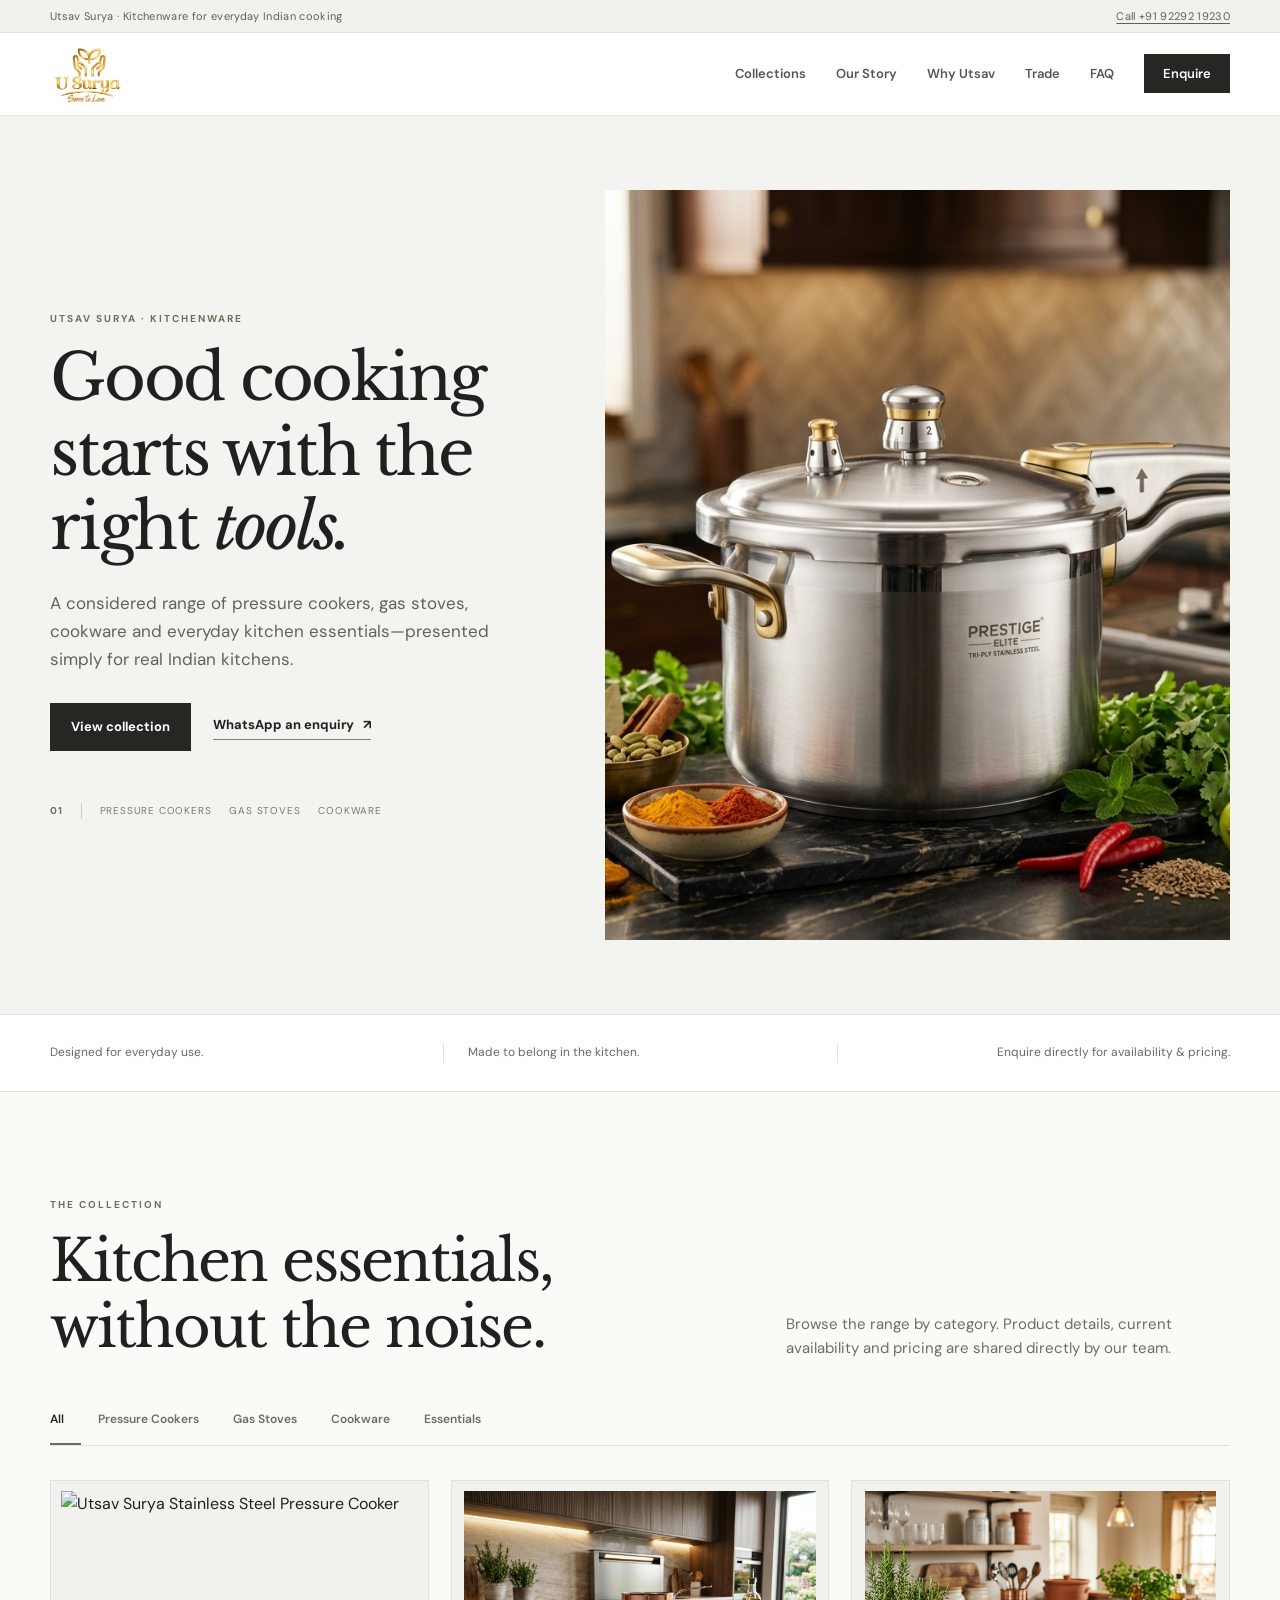
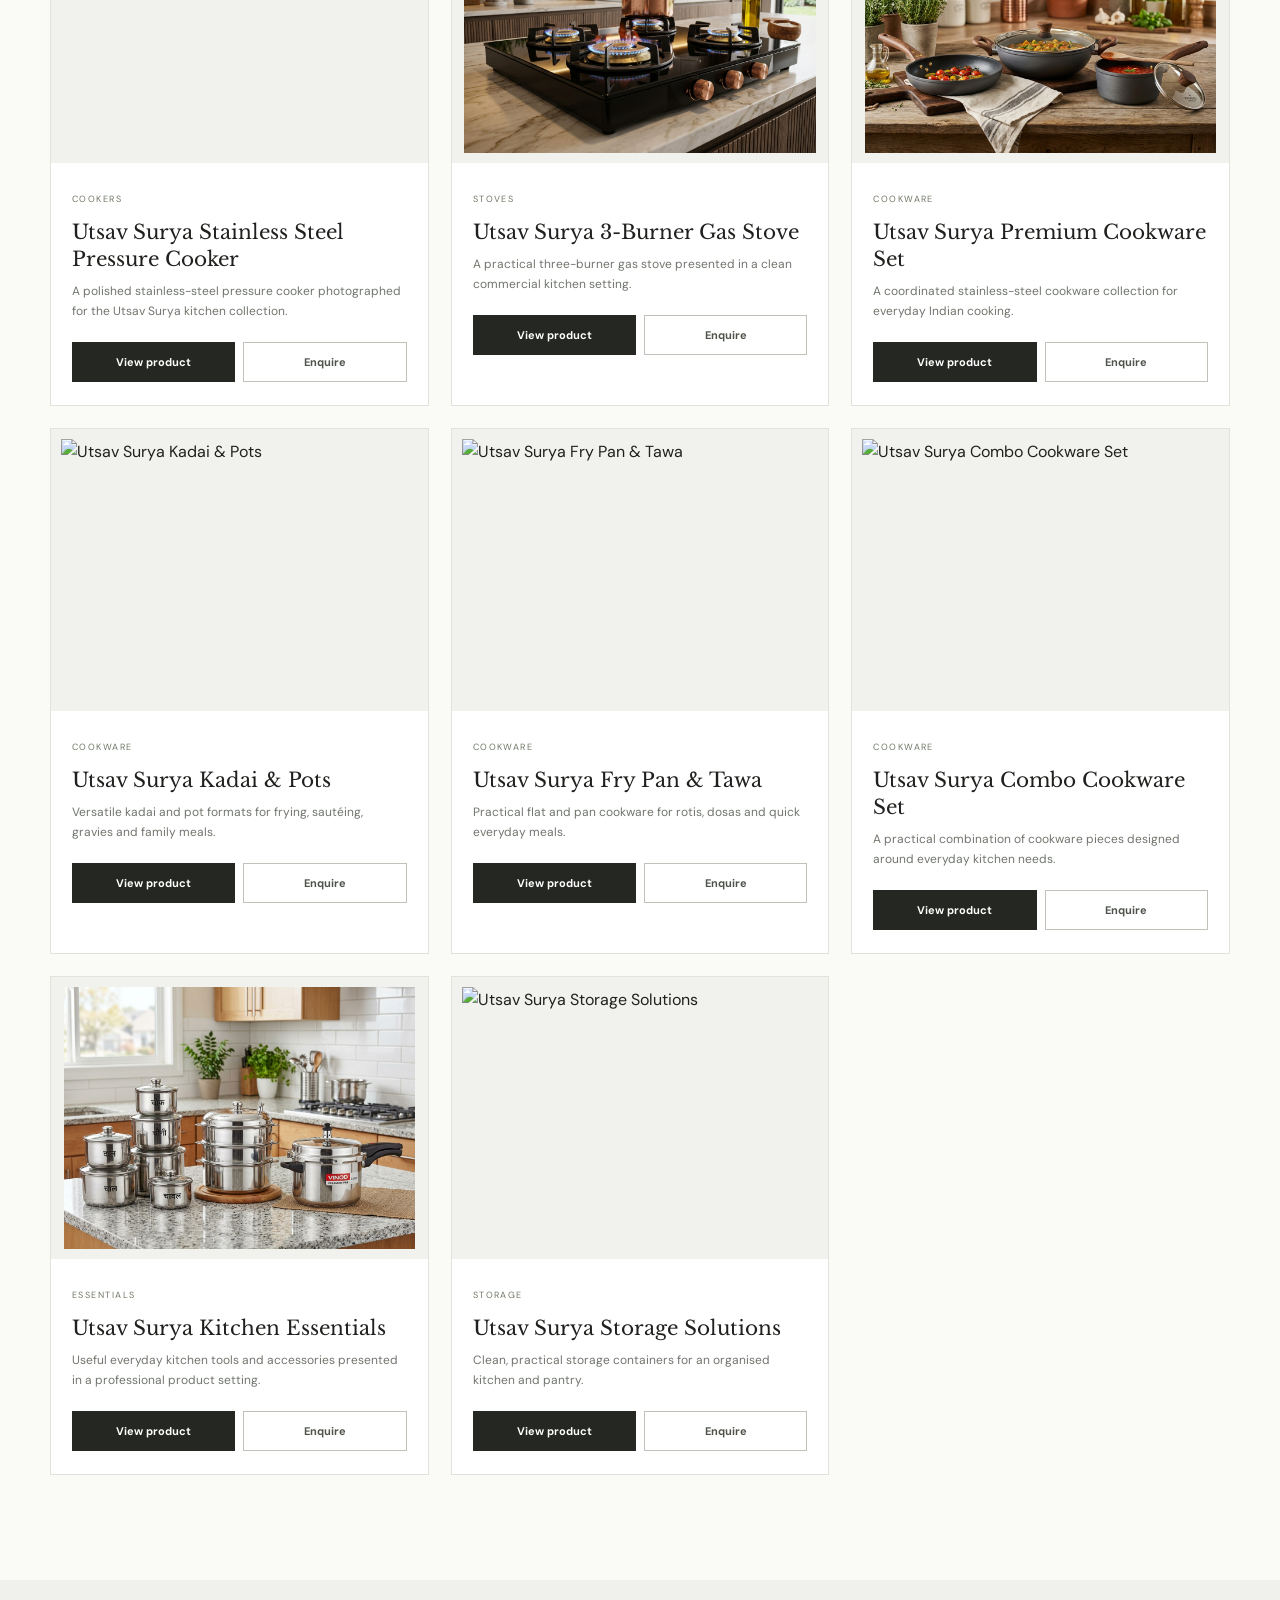
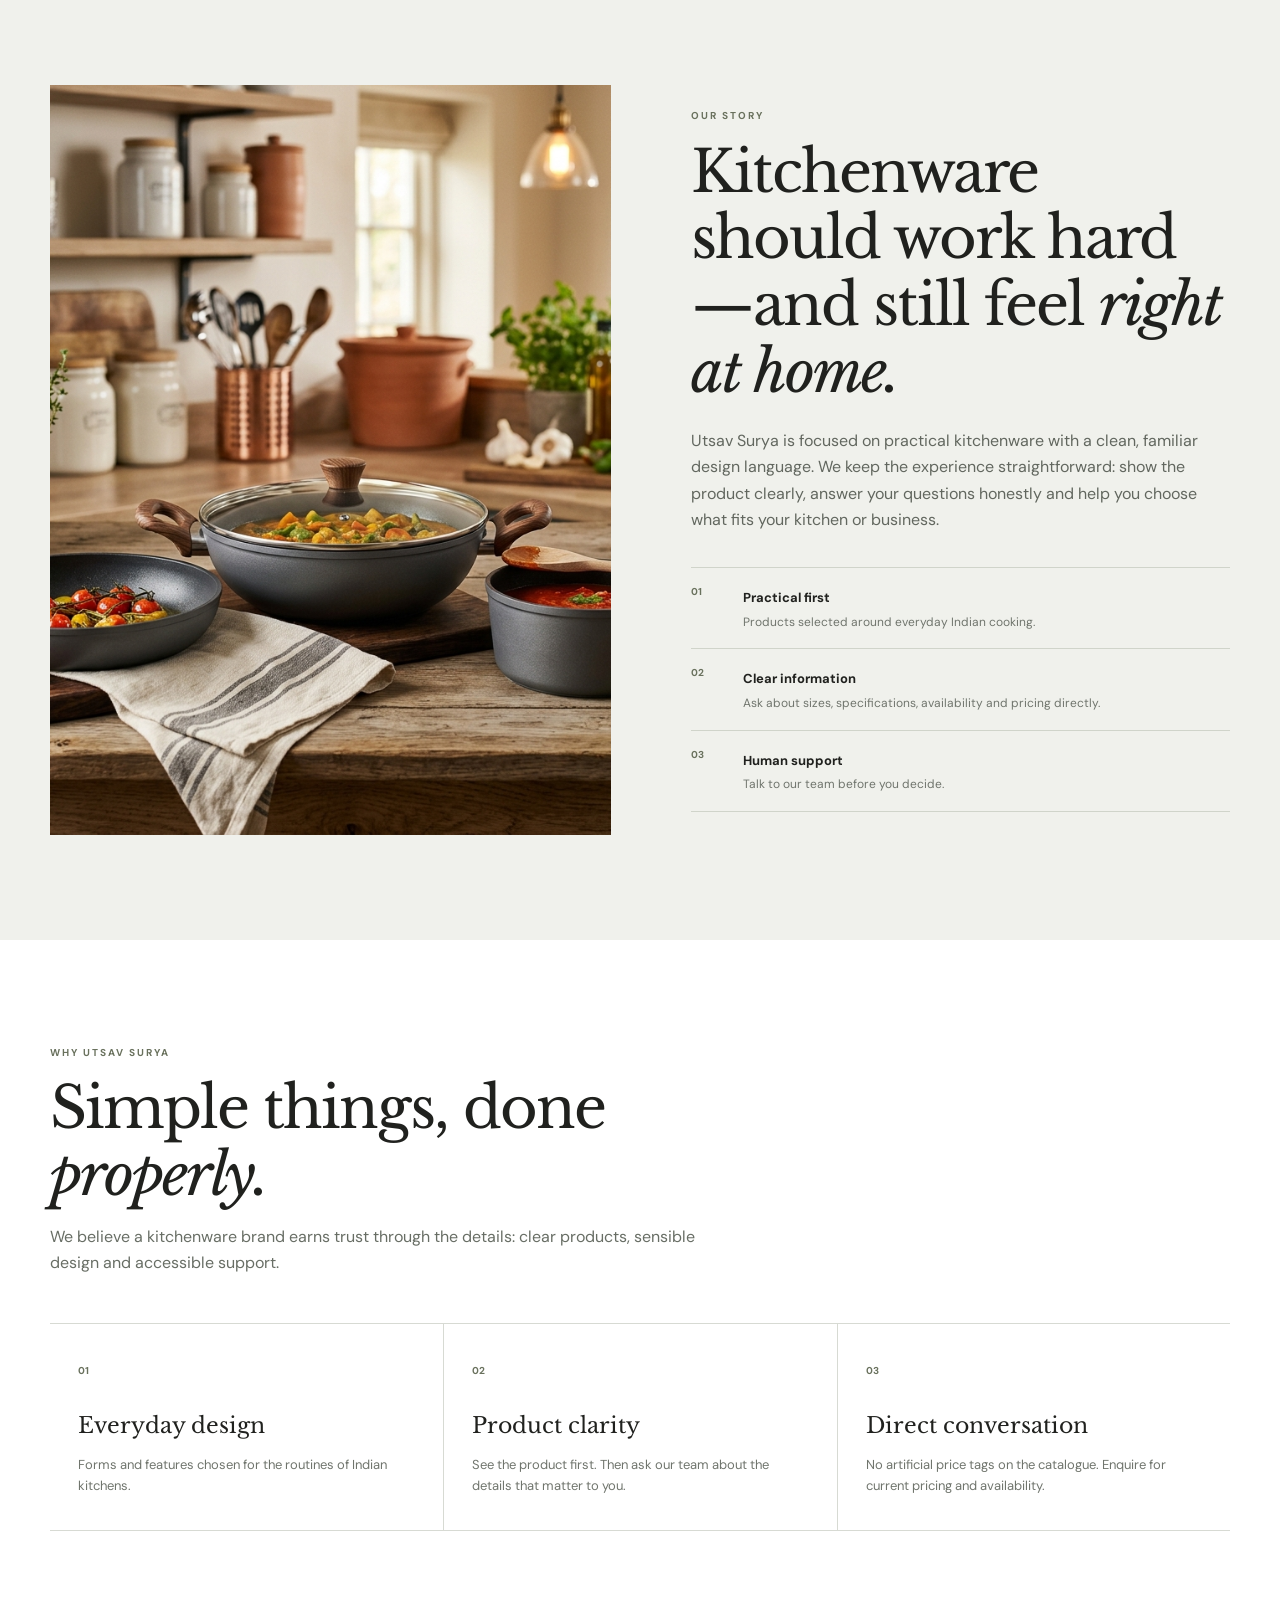
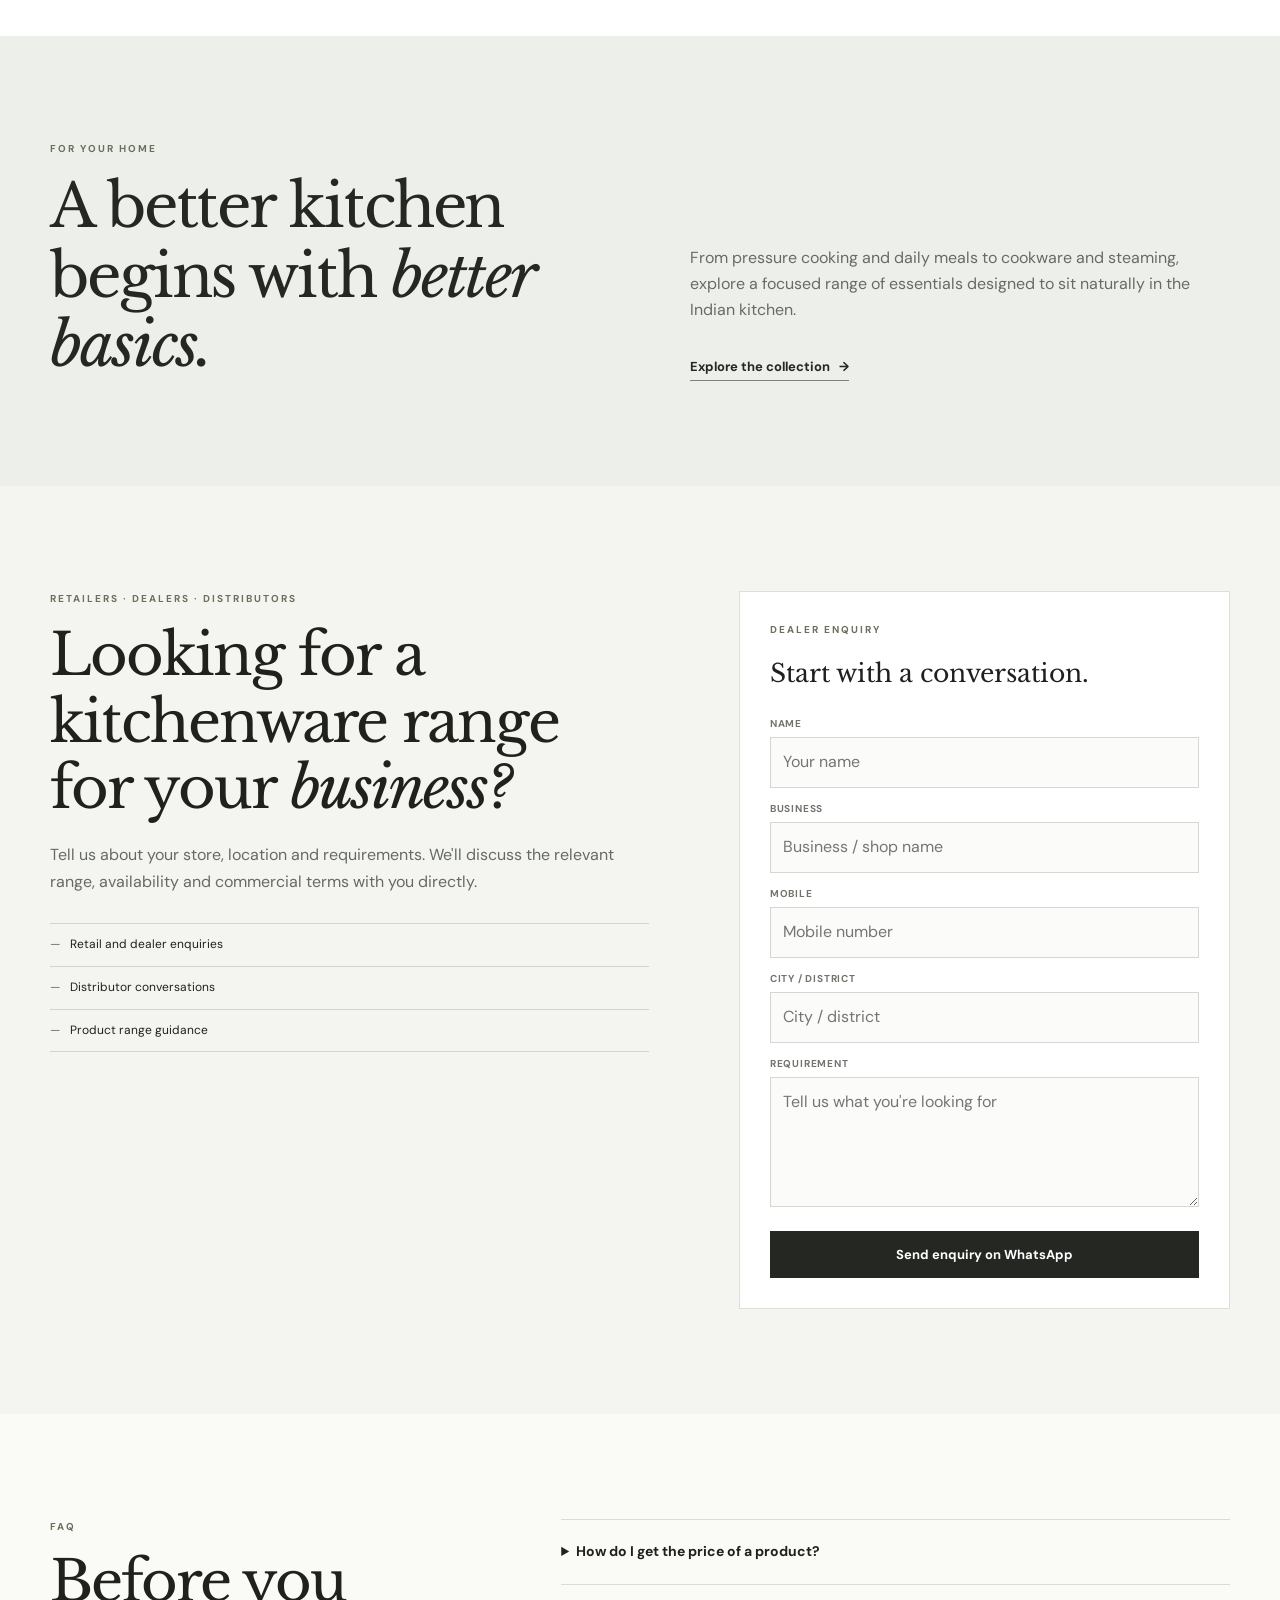
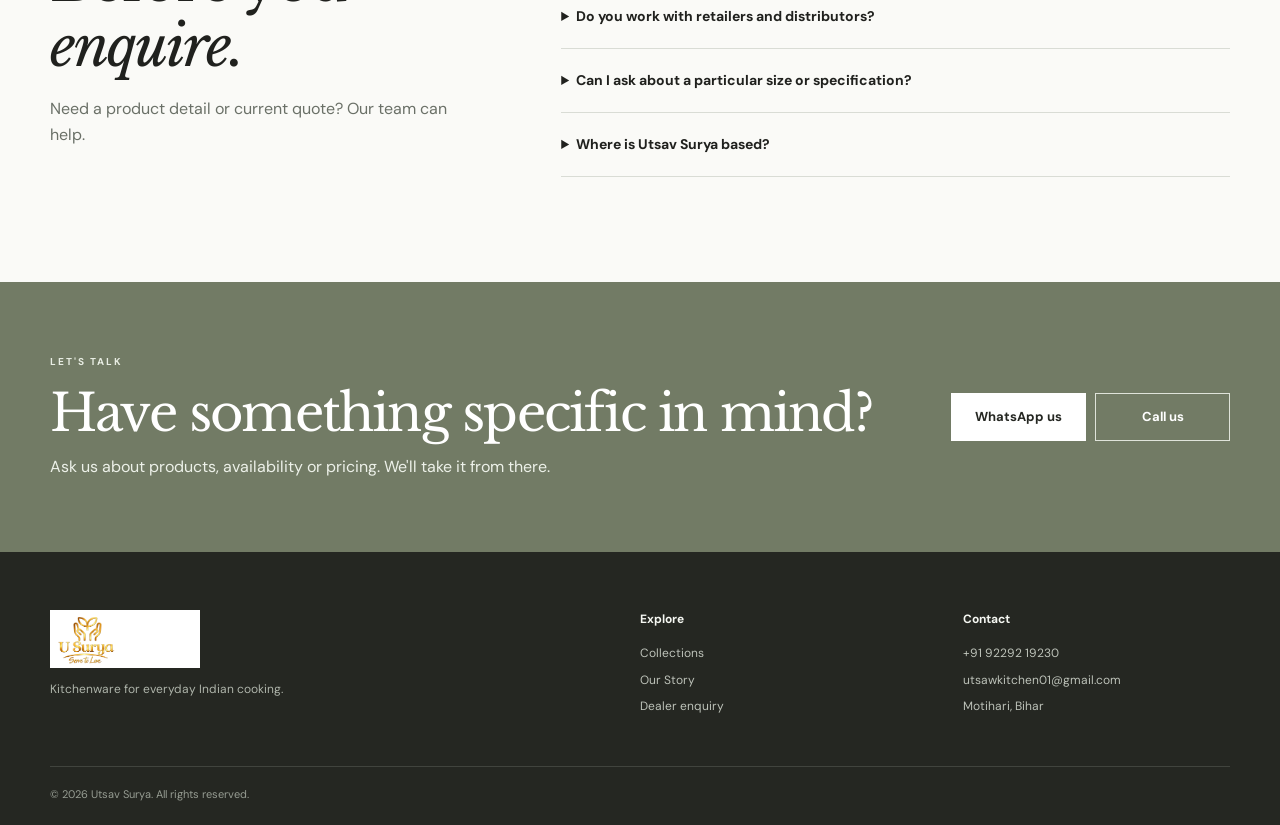
==== index.html @ 48b2f1e5 "fix: use real hero photography and light theme metadata" ====
<!doctype html>
<html lang="en-IN">
<head>
  <meta charset="utf-8">
  <meta name="viewport" content="width=device-width, initial-scale=1">
  <title>Utsav Surya | Premium Kitchenware for Indian Kitchens</title>
  <meta name="description" content="Explore Utsav Surya pressure cookers, gas stoves, cookware and kitchen essentials. View the collection and enquire directly for product details, availability and current pricing.">
  <meta name="keywords" content="Utsav Surya, kitchenware India, pressure cooker India, gas stove, cookware, kitchen essentials, kitchenware Bihar, kitchenware Motihari">
  <meta name="author" content="Utsav Surya">
  <meta name="robots" content="index, follow, max-image-preview:large, max-snippet:-1, max-video-preview:-1">
  <meta name="theme-color" content="#fafaf7">
  <link rel="canonical" href="https://utsawsurya.com/">
  <link rel="icon" type="image/svg+xml" href="/images/utsav-surya-favicon.svg">
  <link rel="apple-touch-icon" href="/utsav-surya-logo.png">
  <link rel="manifest" href="/site.webmanifest">
  <meta property="og:type" content="website">
  <meta property="og:site_name" content="Utsav Surya">
  <meta property="og:title" content="Utsav Surya | Premium Kitchenware for Indian Kitchens">
  <meta property="og:description" content="Pressure cookers, gas stoves, cookware and everyday kitchen essentials. Explore the collection and enquire directly with Utsav Surya.">
  <meta property="og:url" content="https://utsawsurya.com/">
  <meta property="og:image" content="https://utsawsurya.com/assets/images/hero-cooker.jpg">
  <meta property="og:image:alt" content="Utsav Surya pressure cooker kitchenware collection">
  <meta name="twitter:card" content="summary_large_image">
  <meta name="twitter:title" content="Utsav Surya | Premium Kitchenware for Indian Kitchens">
  <meta name="twitter:description" content="Discover Utsav Surya kitchenware and enquire directly for availability and pricing.">
  <meta name="twitter:image" content="https://utsawsurya.com/assets/images/hero-cooker.jpg">
  <link rel="preconnect" href="https://fonts.googleapis.com">
  <link rel="preconnect" href="https://fonts.gstatic.com" crossorigin>
  <link href="https://fonts.googleapis.com/css2?family=DM+Sans:wght@400;500;600;700&family=Libre+Baskerville:wght@400;700&display=swap" rel="stylesheet">
  <link rel="stylesheet" href="assets/css/style.css?v=6.1">
  <script type="application/ld+json">
  {"@context":"https://schema.org","@graph":[{"@type":"Organization","@id":"https://utsawsurya.com/#organization","name":"Utsav Surya","url":"https://utsawsurya.com/","logo":"https://utsawsurya.com/utsav-surya-logo.png","email":"utsawkitchen01@gmail.com","telephone":"+919229219230"},{"@type":"WebSite","@id":"https://utsawsurya.com/#website","url":"https://utsawsurya.com/","name":"Utsav Surya","publisher":{"@id":"https://utsawsurya.com/#organization"},"inLanguage":"en-IN"},{"@type":"LocalBusiness","@id":"https://utsawsurya.com/#business","name":"Utsav Surya","image":"https://utsawsurya.com/utsav-surya-logo.png","telephone":"+919229219230","email":"utsawkitchen01@gmail.com","url":"https://utsawsurya.com/","address":{"@type":"PostalAddress","streetAddress":"Near Trends Mall, Arya Samaj Chowk","addressLocality":"Motihari","addressRegion":"Bihar","postalCode":"845401","addressCountry":"IN"},"areaServed":["Motihari","Bihar","India"]}]}
  </script>
</head>
<body>
  <a class="skip-link" href="#main">Skip to content</a>
  <div class="topline"><div class="container topline-inner"><span>Utsav Surya · Kitchenware for everyday Indian cooking</span><a href="tel:+919229219230">Call +91 92292 19230</a></div></div>
  <header class="site-header"><nav class="nav container" aria-label="Primary navigation"><a class="brand" href="#hero" aria-label="Utsav Surya home"><img src="utsav-surya-logo.png" alt="Utsav Surya logo" class="logo" width="1412" height="273"></a><button class="nav-toggle" id="navToggle" aria-label="Open menu" aria-controls="navLinks" aria-expanded="false">☰</button><ul class="nav-links" id="navLinks"><li><a href="#products">Collections</a></li><li><a href="#about">Our Story</a></li><li><a href="#quality">Why Utsav</a></li><li><a href="#dealers">Trade</a></li><li><a href="#faq">FAQ</a></li><li><a class="nav-cta" href="#contact">Enquire</a></li></ul></nav></header>
  <main id="main">
    <section id="hero" class="hero"><div class="container hero-grid"><div class="hero-copy"><p class="kicker">UTSAV SURYA · KITCHENWARE</p><h1>Good cooking starts with the right <i>tools.</i></h1><p class="hero-lead">A considered range of pressure cookers, gas stoves, cookware and everyday kitchen essentials—presented simply for real Indian kitchens.</p><div class="hero-actions"><a class="btn btn-dark" href="#products">View collection</a><a class="plain-link" href="https://wa.me/919229219230?text=Hello%20Utsav%20Surya%2C%20I%27d%20like%20to%20enquire%20about%20your%20kitchenware." target="_blank" rel="noopener noreferrer">WhatsApp an enquiry <span>↗</span></a></div><div class="hero-index"><span>01</span><span>Pressure cookers</span><span>Gas stoves</span><span>Cookware</span></div></div><div class="hero-media"><img src="assets/images/hero-cooker.jpg" alt="Utsav Surya pressure cooker in a premium kitchen setting" fetchpriority="high" width="1200" height="750"></div></div></section>
    <section class="intro-rule"><div class="container intro-rule-inner"><p>Designed for everyday use.</p><p>Made to belong in the kitchen.</p><p>Enquire directly for availability &amp; pricing.</p></div></section>
    <section id="products" class="section products-section"><div class="container"><div class="section-heading"><div><p class="kicker">THE COLLECTION</p><h2>Kitchen essentials, without the noise.</h2></div><p>Browse the range by category. Product details, current availability and pricing are shared directly by our team.</p></div><div class="category-pills" role="tablist" aria-label="Product categories"><button class="pill active" data-category="all">All</button><button class="pill" data-category="cookers">Pressure Cookers</button><button class="pill" data-category="stoves">Gas Stoves</button><button class="pill" data-category="cookware">Cookware</button><button class="pill" data-category="essentials">Essentials</button></div><div class="products-grid" id="productsGrid"></div></div></section>
    <section id="about" class="section story"><div class="container story-grid"><div class="story-media"><img src="assets/images/cookware-set.jpg" alt="Utsav Surya cookware collection for everyday Indian cooking" loading="lazy" width="1000" height="750"></div><div class="story-copy"><p class="kicker">OUR STORY</p><h2>Kitchenware should work hard—and still feel <i>right at home.</i></h2><p>Utsav Surya is focused on practical kitchenware with a clean, familiar design language. We keep the experience straightforward: show the product clearly, answer your questions honestly and help you choose what fits your kitchen or business.</p><div class="story-list"><div><span>01</span><div><strong>Practical first</strong><p>Products selected around everyday Indian cooking.</p></div></div><div><span>02</span><div><strong>Clear information</strong><p>Ask about sizes, specifications, availability and pricing directly.</p></div></div><div><span>03</span><div><strong>Human support</strong><p>Talk to our team before you decide.</p></div></div></div></div></div></section>
    <section id="quality" class="section quality"><div class="container"><div class="quality-head"><p class="kicker">WHY UTSAV SURYA</p><h2>Simple things, done <i>properly.</i></h2><p>We believe a kitchenware brand earns trust through the details: clear products, sensible design and accessible support.</p></div><div class="quality-grid"><article><span>01</span><h3>Everyday design</h3><p>Forms and features chosen for the routines of Indian kitchens.</p></article><article><span>02</span><h3>Product clarity</h3><p>See the product first. Then ask our team about the details that matter to you.</p></article><article><span>03</span><h3>Direct conversation</h3><p>No artificial price tags on the catalogue. Enquire for current pricing and availability.</p></article></div></div></section>
    <section class="editorial"><div class="container editorial-grid"><div><p class="kicker">FOR YOUR HOME</p><h2>A better kitchen begins with <i>better basics.</i></h2></div><div><p>From pressure cooking and daily meals to cookware and steaming, explore a focused range of essentials designed to sit naturally in the Indian kitchen.</p><a class="plain-link light" href="#products">Explore the collection <span>→</span></a></div></div></section>
    <section id="dealers" class="section dealer"><div class="container dealer-grid"><div class="dealer-copy"><p class="kicker">RETAILERS · DEALERS · DISTRIBUTORS</p><h2>Looking for a kitchenware range for your <i>business?</i></h2><p>Tell us about your store, location and requirements. We'll discuss the relevant range, availability and commercial terms with you directly.</p><ul><li>Retail and dealer enquiries</li><li>Distributor conversations</li><li>Product range guidance</li></ul></div><div class="enquiry-card"><p class="kicker">DEALER ENQUIRY</p><h3>Start with a conversation.</h3><form id="dealerForm"><label><span>Name</span><input name="name" required autocomplete="name" placeholder="Your name"></label><label><span>Business</span><input name="company" required autocomplete="organization" placeholder="Business / shop name"></label><label><span>Mobile</span><input name="phone" required type="tel" autocomplete="tel" placeholder="Mobile number"></label><label><span>City / district</span><input name="city" autocomplete="address-level2" placeholder="City / district"></label><label><span>Requirement</span><textarea name="message" rows="4" placeholder="Tell us what you're looking for"></textarea></label><button class="btn btn-dark" type="submit">Send enquiry on WhatsApp</button></form></div></div></section>
    <section id="faq" class="section faq"><div class="container faq-grid"><div><p class="kicker">FAQ</p><h2>Before you <i>enquire.</i></h2><p>Need a product detail or current quote? Our team can help.</p></div><div class="faq-list"><details><summary>How do I get the price of a product?</summary><p>Use the product enquiry button, WhatsApp us or call. We'll share the current price and availability directly.</p></details><details><summary>Do you work with retailers and distributors?</summary><p>Yes. Retailer, dealer and distributor enquiries are welcome. Share your business details through the enquiry form.</p></details><details><summary>Can I ask about a particular size or specification?</summary><p>Yes. Mention the product and what you need in your enquiry and our team will respond with the available information.</p></details><details><summary>Where is Utsav Surya based?</summary><p>Utsav Surya is based in Motihari, Bihar and can discuss customer and business enquiries across India.</p></details></div></div></section>
    <section id="contact" class="contact"><div class="container contact-inner"><div><p class="kicker">LET'S TALK</p><h2>Have something specific in mind?</h2><p>Ask us about products, availability or pricing. We'll take it from there.</p></div><div class="contact-actions"><a class="btn btn-light" href="https://wa.me/919229219230?text=Hello%20Utsav%20Surya%2C%20I%27d%20like%20to%20discuss%20your%20kitchenware." target="_blank" rel="noopener noreferrer">WhatsApp us</a><a class="btn btn-outline-light" href="tel:+919229219230">Call us</a></div></div></section>
  </main>
  <footer><div class="container footer-grid"><div><img src="utsav-surya-logo.png" alt="Utsav Surya logo" class="footer-logo" width="1412" height="273"><p>Kitchenware for everyday Indian cooking.</p></div><div><strong>Explore</strong><a href="#products">Collections</a><a href="#about">Our Story</a><a href="#dealers">Dealer enquiry</a></div><div><strong>Contact</strong><a href="tel:+919229219230">+91 92292 19230</a><a href="mailto:utsawkitchen01@gmail.com">utsawkitchen01@gmail.com</a><span>Motihari, Bihar</span></div></div><div class="container copyright">© <span id="year"></span> Utsav Surya. All rights reserved.</div></footer>
  <div class="quick-modal" id="quickView" aria-hidden="true"><div class="modal-backdrop" data-close></div><div class="modal-card" role="dialog" aria-modal="true" aria-label="Product details"><button class="modal-close" data-close aria-label="Close product details">×</button><div id="quickViewContent"></div></div></div>
  <script src="assets/js/main.js?v=6.1" defer></script>
</body>
</html>
---- assets/css/style.css ----
*{box-sizing:border-box}html{scroll-behavior:smooth}body{margin:0;background:#fafaf7;color:#20211e;font-family:"DM Sans",system-ui,sans-serif;line-height:1.65}img{max-width:100%;display:block}a{color:inherit;text-decoration:none}button,input,textarea{font:inherit}.container{width:min(1180px,calc(100% - 48px));margin:auto}.skip-link{position:absolute;left:-9999px;top:auto}.skip-link:focus{left:20px;top:20px;z-index:200;background:#fff;padding:10px 14px}.topline{background:#f1f2ed;color:#5d6257;font-size:11px;letter-spacing:.03em;border-bottom:1px solid #e1e3dd}.topline-inner{min-height:32px;display:flex;align-items:center;justify-content:space-between}.topline a{text-decoration:underline;text-underline-offset:3px}.site-header{position:sticky;top:0;z-index:50;background:rgba(255,255,255,.97);backdrop-filter:blur(12px);border-bottom:1px solid #e3e4df}.nav{height:82px;display:flex;align-items:center;justify-content:space-between}.brand{display:block;width:170px}.logo{width:170px;height:58px;object-fit:contain;object-position:left center}.nav-links{display:flex;align-items:center;gap:30px;list-style:none;margin:0;padding:0;font-size:13px;font-weight:600}.nav-links a{color:#555950}.nav-links a:hover{color:#68715c}.nav-cta{padding:10px 18px;border:1px solid #252722;background:#252722;color:#fff!important}.nav-toggle{display:none;border:0;background:none;font-size:25px;color:#252722}.hero{background:#f3f4ef;border-bottom:1px solid #e0e2dc}.hero-grid{display:grid;grid-template-columns:.88fr 1.12fr;gap:64px;align-items:center;padding:74px 0}.kicker{margin:0 0 14px;color:#69715d;font-size:10px;font-weight:700;letter-spacing:.2em;text-transform:uppercase}.hero h1,.section h2,.editorial h2,.contact h2,.dealer h2,.faq h2{font-family:"Libre Baskerville",Georgia,serif;font-weight:400;letter-spacing:-.035em;line-height:1.16}.hero h1{font-size:clamp(42px,5vw,70px);margin:0 0 25px}.hero h1 i,.section h2 i,.editorial h2 i,.dealer h2 i,.faq h2 i{font-style:italic}.hero-lead{max-width:570px;font-size:17px;color:#60645c}.hero-actions{display:flex;align-items:center;gap:22px;flex-wrap:wrap;margin-top:30px}.btn{display:inline-flex;justify-content:center;align-items:center;border:1px solid transparent;padding:12px 20px;font-weight:700;font-size:13px;cursor:pointer;transition:transform .2s ease,background .2s ease,border-color .2s ease}.btn:hover{transform:translateY(-2px)}.btn-dark{background:#252722;color:#fff}.btn-dark:hover{background:#171914}.btn-light{background:#fff;color:#252722}.btn-outline{background:transparent;border-color:#bfc3ba;color:#4e534b}.btn-outline:hover{border-color:#252722;background:#f1f2ed}.btn-outline-light{border-color:#dfe3da;color:#fff;background:transparent}.plain-link{font-weight:700;font-size:13px;border-bottom:1px solid #7d8474;padding-bottom:3px}.plain-link span{margin-left:6px}.hero-index{display:flex;align-items:center;gap:18px;margin-top:52px;color:#74796f;font-size:10px;letter-spacing:.08em;text-transform:uppercase}.hero-index span:first-child{color:#68715c;font-weight:700;border-right:1px solid #cbd0c5;padding-right:18px}.hero-media{min-width:0}.hero-media img{width:100%;aspect-ratio:16/10;object-fit:cover;object-position:center;background:#e7e9e2}.intro-rule{border-bottom:1px solid #e0e2dc;background:#fff}.intro-rule-inner{min-height:76px;display:grid;grid-template-columns:1fr 1fr 1fr;align-items:center}.intro-rule p{margin:0;padding:0 24px;border-left:1px solid #e1e3dd;font-size:12px;color:#666b62}.intro-rule p:first-child{border-left:0;padding-left:0}.intro-rule p:last-child{text-align:right;padding-right:0}.section{padding:105px 0}.section-heading{display:grid;grid-template-columns:1.2fr .8fr;gap:70px;align-items:end;margin-bottom:38px}.section-heading h2{font-size:clamp(36px,4.5vw,58px);margin:0}.section-heading>p{margin:0;color:#6a6f67;font-size:15px}.category-pills{display:flex;gap:0;flex-wrap:wrap;border-bottom:1px solid #dfe1dc;margin-bottom:34px}.pill{border:0;border-bottom:2px solid transparent;background:transparent;padding:11px 17px 13px;color:#686d65;font-size:12px;font-weight:600;cursor:pointer}.pill:first-child{padding-left:0}.pill.active{color:#252722;border-bottom-color:#69715d}.pill:hover{color:#69715d}.products-grid{display:grid;grid-template-columns:repeat(3,1fr);gap:22px}.product-card{background:#fff;border:1px solid #e0e2dc;min-width:0}.product-card:hover{border-color:#c8cdc2}.product-image{aspect-ratio:4/3;overflow:hidden;background:#f1f2ed;display:flex;align-items:center;justify-content:center}.product-image img{width:100%;height:100%;object-fit:contain;object-position:center;padding:10px;transition:transform .35s ease}.product-card:hover .product-image img{transform:scale(1.025)}.product-info{padding:21px 21px 23px}.product-category{font-size:9px;letter-spacing:.16em;text-transform:uppercase;color:#707967}.product-info h3{font-family:"Libre Baskerville",Georgia,serif;font-size:20px;line-height:1.35;font-weight:400;margin:8px 0 9px}.product-info p{font-size:12px;color:#70756d;min-height:41px;margin:0}.product-actions{display:flex;gap:8px;margin-top:19px}.product-actions .btn{padding:10px 12px;font-size:11px;flex:1}.story{background:#f0f1ec}.story-grid{display:grid;grid-template-columns:1.02fr .98fr;gap:80px;align-items:center}.story-media{background:#e3e5df}.story-media img{width:100%;aspect-ratio:4/3;object-fit:cover}.story-copy h2{font-size:clamp(36px,4.5vw,58px);margin:0 0 22px}.story-copy>p:not(.kicker){font-size:16px;color:#62675f;max-width:620px}.story-list{border-top:1px solid #d0d4ca;margin-top:34px}.story-list>div{display:grid;grid-template-columns:38px 1fr;gap:14px;padding:16px 0;border-bottom:1px solid #d0d4ca}.story-list span{font-size:10px;color:#69715d;font-weight:700}.story-list strong{font-size:13px}.story-list p{margin:2px 0 0;font-size:12px;color:#70756d}.quality{background:#fff}.quality-head{max-width:680px;margin-bottom:46px}.quality-head h2{font-size:clamp(36px,4.5vw,58px);margin:0 0 15px}.quality-head>p:last-child{margin:0;color:#686e65}.quality-grid{display:grid;grid-template-columns:repeat(3,1fr);border-top:1px solid #d7dad3;border-bottom:1px solid #d7dad3}.quality-grid article{padding:32px 28px 34px;border-left:1px solid #d7dad3}.quality-grid article:first-child{border-left:0}.quality-grid article>span{font-size:10px;color:#69715d;font-weight:700}.quality-grid h3{font-family:"Libre Baskerville",Georgia,serif;font-size:22px;font-weight:400;margin:26px 0 9px}.quality-grid p{margin:0;color:#70756d;font-size:13px}.editorial{background:#edf0ea;color:#252722}.editorial-grid{display:grid;grid-template-columns:1fr 1fr;gap:100px;align-items:end;padding:105px 0}.editorial .kicker{color:#69715d}.editorial h2{font-size:clamp(38px,4.7vw,62px);margin:0}.editorial p:not(.kicker){font-size:16px;color:#666c63;max-width:520px}.plain-link.light{color:#252722;border-color:#7d8474;display:inline-block;margin-top:16px}.dealer{background:#f4f5f1}.dealer-grid{display:grid;grid-template-columns:1fr .82fr;gap:90px;align-items:start}.dealer h2{font-size:clamp(36px,4.5vw,58px);margin:0 0 20px}.dealer-copy>p:not(.kicker){color:#656b62;font-size:16px;max-width:650px}.dealer ul{margin:28px 0 0;padding:0;list-style:none;border-top:1px solid #d0d4ca}.dealer li{padding:11px 0;border-bottom:1px solid #d0d4ca;font-size:12px}.dealer li:before{content:"—";margin-right:10px;color:#69715d}.enquiry-card{background:#fff;border:1px solid #dce0d8;padding:30px}.enquiry-card h3{font-family:"Libre Baskerville",Georgia,serif;font-size:25px;font-weight:400;margin:0 0 22px}.enquiry-card form{display:grid;gap:13px}.enquiry-card label span{display:block;font-size:10px;font-weight:700;letter-spacing:.08em;text-transform:uppercase;color:#70766d;margin-bottom:5px}.enquiry-card input,.enquiry-card textarea{width:100%;border:1px solid #d4d8d0;background:#fbfcfa;padding:11px 12px;outline:0;border-radius:0;color:#252722}.enquiry-card input:focus,.enquiry-card textarea:focus{border-color:#7b846f}.enquiry-card button{width:100%;margin-top:3px}.faq{background:#fafaf7}.faq-grid{display:grid;grid-template-columns:.75fr 1.25fr;gap:110px}.faq h2{font-size:clamp(36px,4.5vw,56px);margin:0 0 15px}.faq-grid>div>p:not(.kicker){color:#6a7067}.faq-list details{border-top:1px solid #d9dcd5;padding:20px 0}.faq-list details:last-child{border-bottom:1px solid #d9dcd5}.faq-list summary{cursor:pointer;font-size:14px;font-weight:700}.faq-list p{color:#70756d;font-size:13px;max-width:720px;margin:12px 0 0}.contact{background:#727b65;color:#fff;padding:72px 0}.contact-inner{display:flex;justify-content:space-between;align-items:center;gap:50px}.contact .kicker{color:#e8ede3}.contact h2{font-size:clamp(34px,4vw,52px);margin:0 0 10px}.contact p:not(.kicker){margin:0;color:#edf1e9;max-width:600px}.contact-actions{display:flex;gap:9px;flex-wrap:wrap}.contact-actions .btn{min-width:135px}footer{background:#252722;color:#cdd1c8;padding:58px 0 22px}.footer-grid{display:grid;grid-template-columns:2fr 1fr 1fr;gap:55px}.footer-logo{width:150px;height:58px;object-fit:contain;object-position:left center;background:#fff;padding:4px}.footer-grid p{max-width:300px;color:#aeb4aa;font-size:12px}.footer-grid strong{display:block;color:#f5f7f2;font-size:12px;margin-bottom:14px}.footer-grid a,.footer-grid span{display:block;margin:7px 0;color:#bdc2b9;font-size:12px}.copyright{border-top:1px solid #41443e;margin-top:42px;padding-top:18px;font-size:11px;color:#969c92}.quick-modal{position:fixed;inset:0;z-index:100;display:none}.quick-modal.open{display:block}.modal-backdrop{position:absolute;inset:0;background:rgba(30,32,27,.58)}.modal-card{position:relative;width:min(920px,calc(100% - 28px));max-height:90vh;overflow:auto;margin:5vh auto;background:#fff;padding:30px;border:1px solid #d9ddd5}.modal-close{position:absolute;right:12px;top:7px;border:0;background:none;font-size:30px;cursor:pointer;color:#343731}.quick-content{display:grid;grid-template-columns:1.08fr .92fr;gap:32px;align-items:start}.quick-content img{width:100%;aspect-ratio:4/3;object-fit:contain;background:#f1f2ed;padding:10px}.quick-content h2{font-family:"Libre Baskerville",Georgia,serif;font-size:32px;line-height:1.25;font-weight:400}.quick-content p{color:#686e65;font-size:14px}.spec-list{padding-left:18px;color:#686e65;font-size:13px}.toast{position:fixed;right:18px;bottom:18px;z-index:200;background:#252722;color:#fff;padding:12px 16px;border:1px solid #4a4e45;font-size:12px}@media(max-width:850px){.topline-inner{padding:0}.topline-inner span{display:none}.topline-inner a{margin-left:auto}.nav-links{display:none;position:absolute;top:114px;left:0;right:0;background:#fff;padding:18px 24px;flex-direction:column;align-items:stretch;gap:0;border-bottom:1px solid #e1e3dd}.nav-links.open{display:flex}.nav-links li{border-bottom:1px solid #e3e5df}.nav-links li:last-child{border:0}.nav-links a{display:block;padding:12px 0}.nav-cta{padding:11px 14px!important;margin-top:7px;text-align:center}.nav-toggle{display:block}.hero-grid,.story-grid,.editorial-grid,.dealer-grid,.faq-grid{grid-template-columns:1fr;gap:48px}.hero-grid{padding:58px 0}.hero h1{font-size:48px}.section{padding:80px 0}.section-heading{grid-template-columns:1fr;gap:18px}.products-grid{grid-template-columns:repeat(2,1fr)}.quality-grid{grid-template-columns:1fr}.quality-grid article{border-left:0;border-bottom:1px solid #d7dad3}.quality-grid article:last-child{border-bottom:0}.editorial-grid{padding:80px 0}.dealer-grid{gap:45px}.contact-inner{display:block}.contact-actions{margin-top:25px}.footer-grid{grid-template-columns:1fr 1fr}.intro-rule-inner{grid-template-columns:1fr;min-height:auto;padding:18px 0}.intro-rule p,.intro-rule p:last-child{padding:9px 0;text-align:left;border-left:0;border-bottom:1px solid #e1e3dd}.intro-rule p:last-child{border-bottom:0}.quick-content{grid-template-columns:1fr}}@media(max-width:560px){.container{width:min(100% - 28px,1180px)}.brand{width:145px}.logo{width:145px;height:50px}.hero h1{font-size:40px}.hero-lead{font-size:15px}.hero-index{gap:11px;flex-wrap:wrap;margin-top:34px}.hero-index span:first-child{padding-right:11px}.hero-media img{aspect-ratio:4/3}.products-grid{grid-template-columns:1fr}.product-actions{flex-direction:column}.product-actions .btn{width:100%}.section-heading h2,.story-copy h2,.quality-head h2,.dealer h2,.faq h2{font-size:36px}.editorial h2{font-size:38px}.modal-card{padding:24px 18px}.quick-content h2{font-size:27px}.footer-grid{grid-template-columns:1fr}}
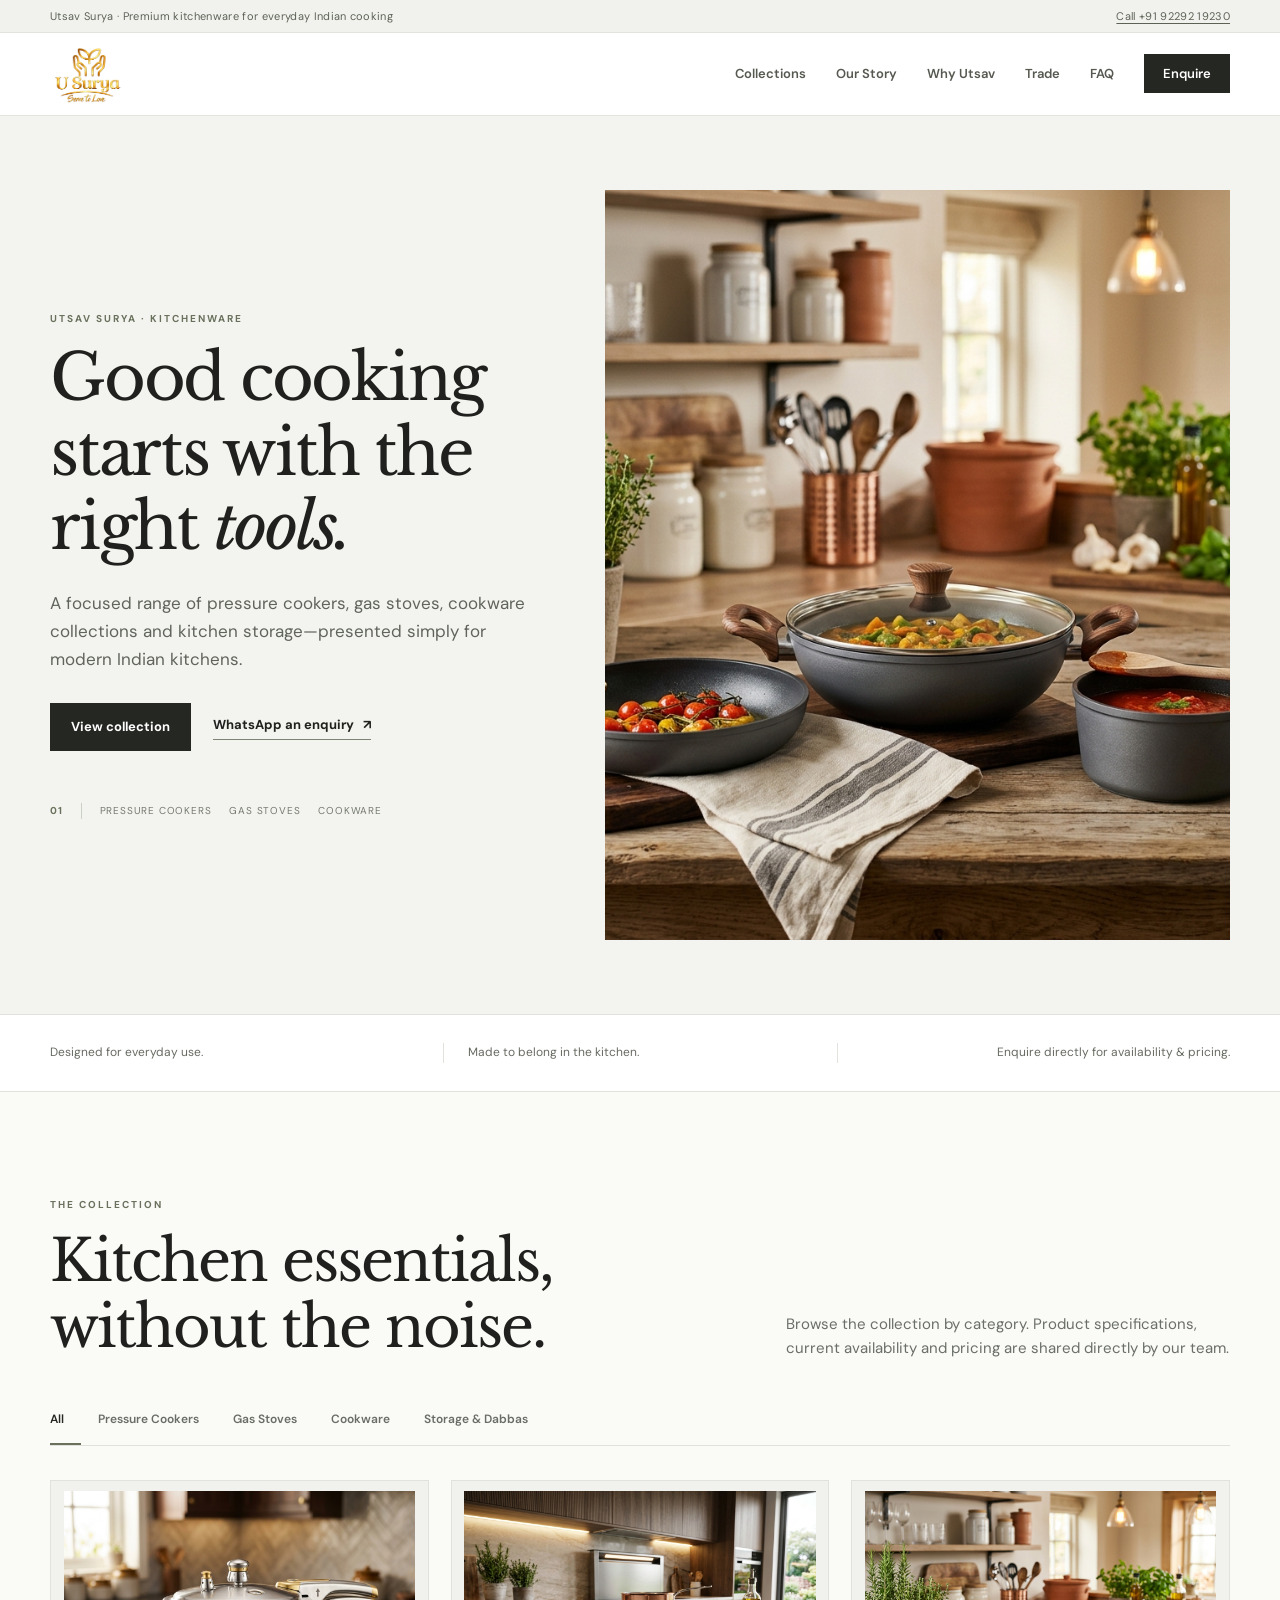
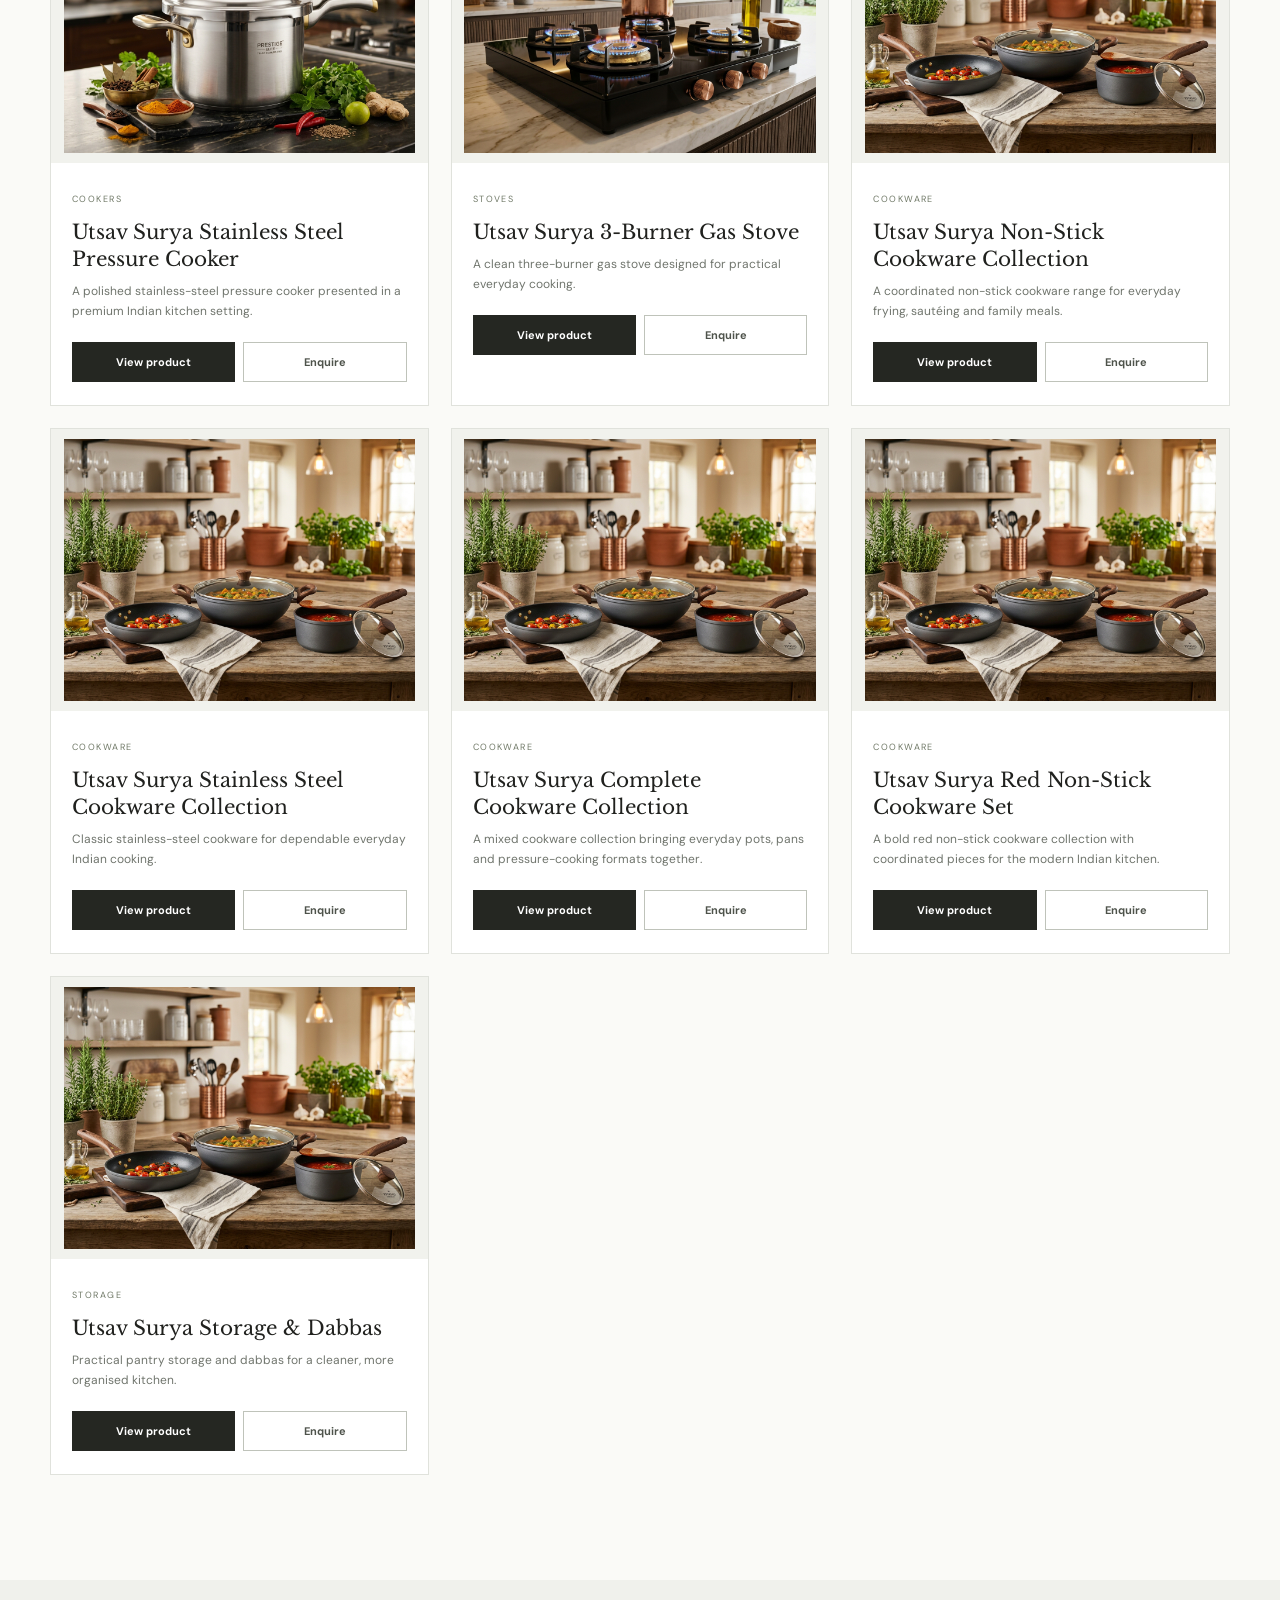
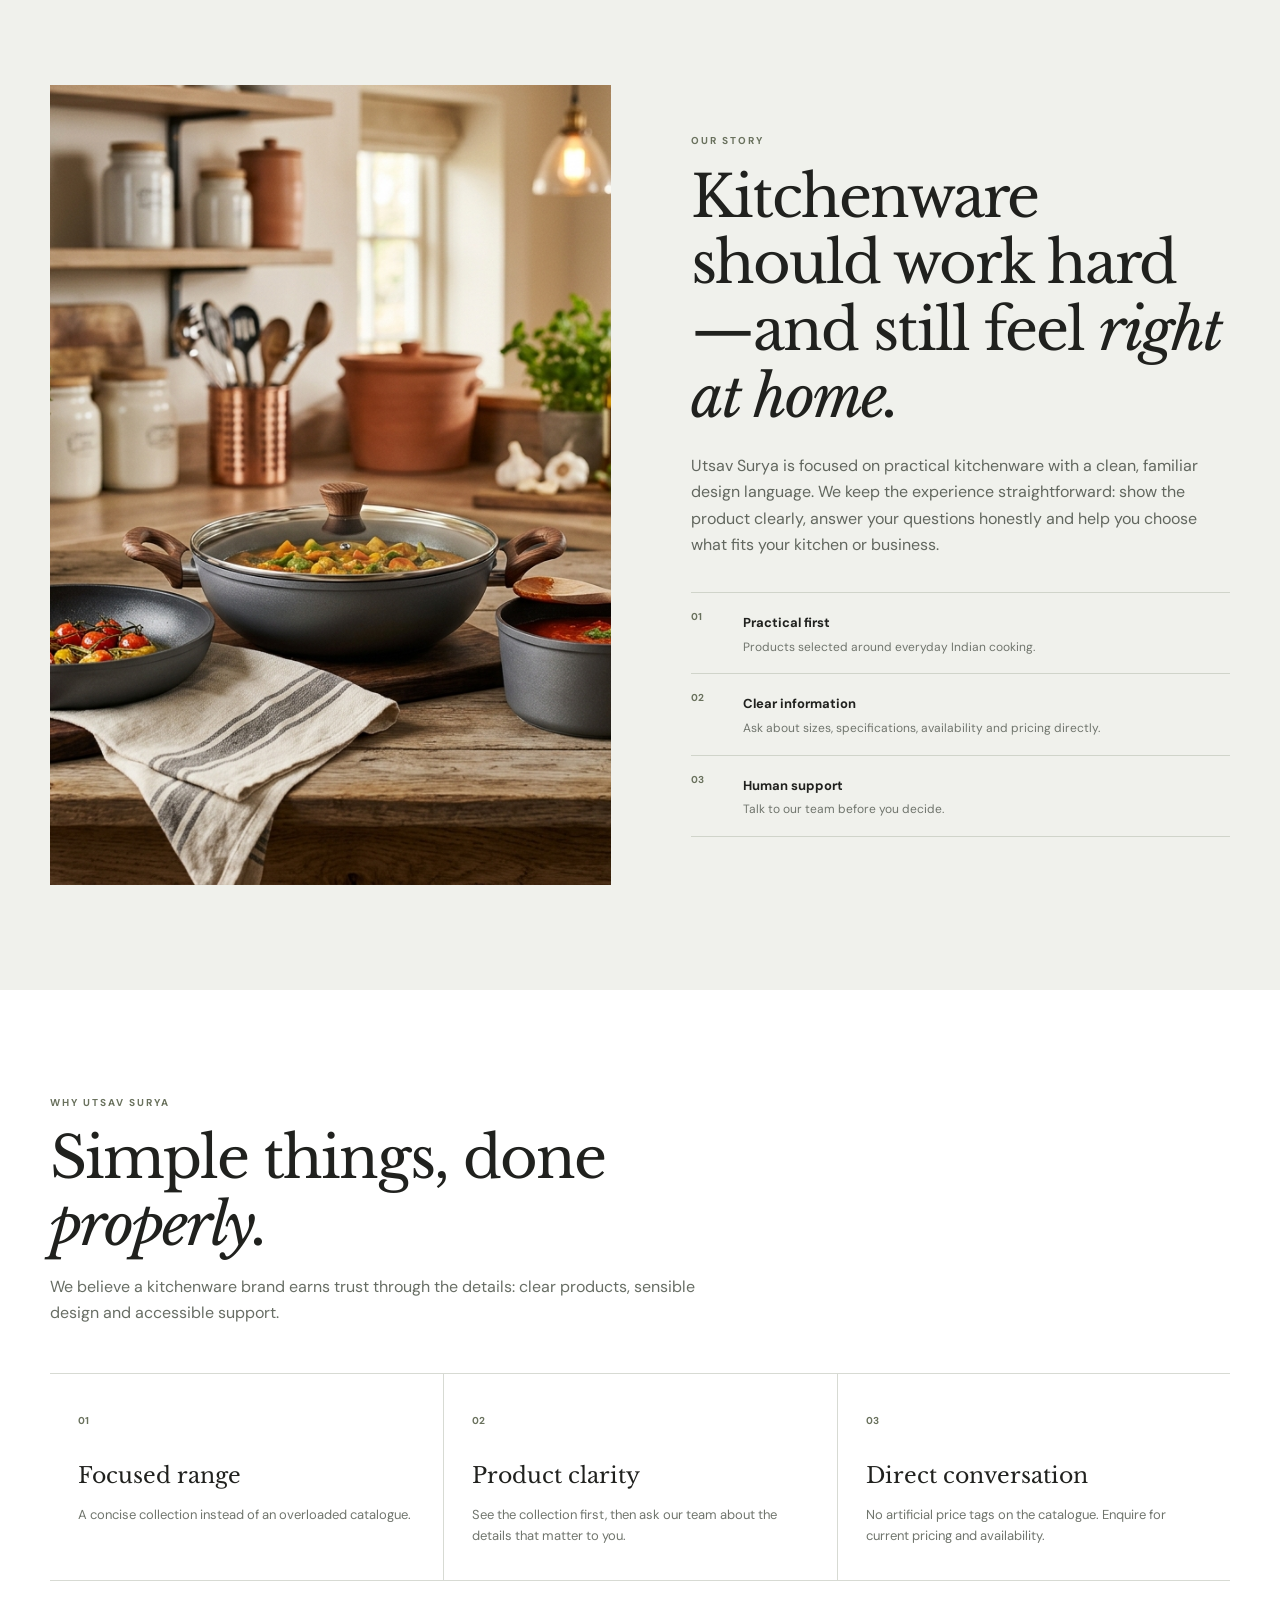
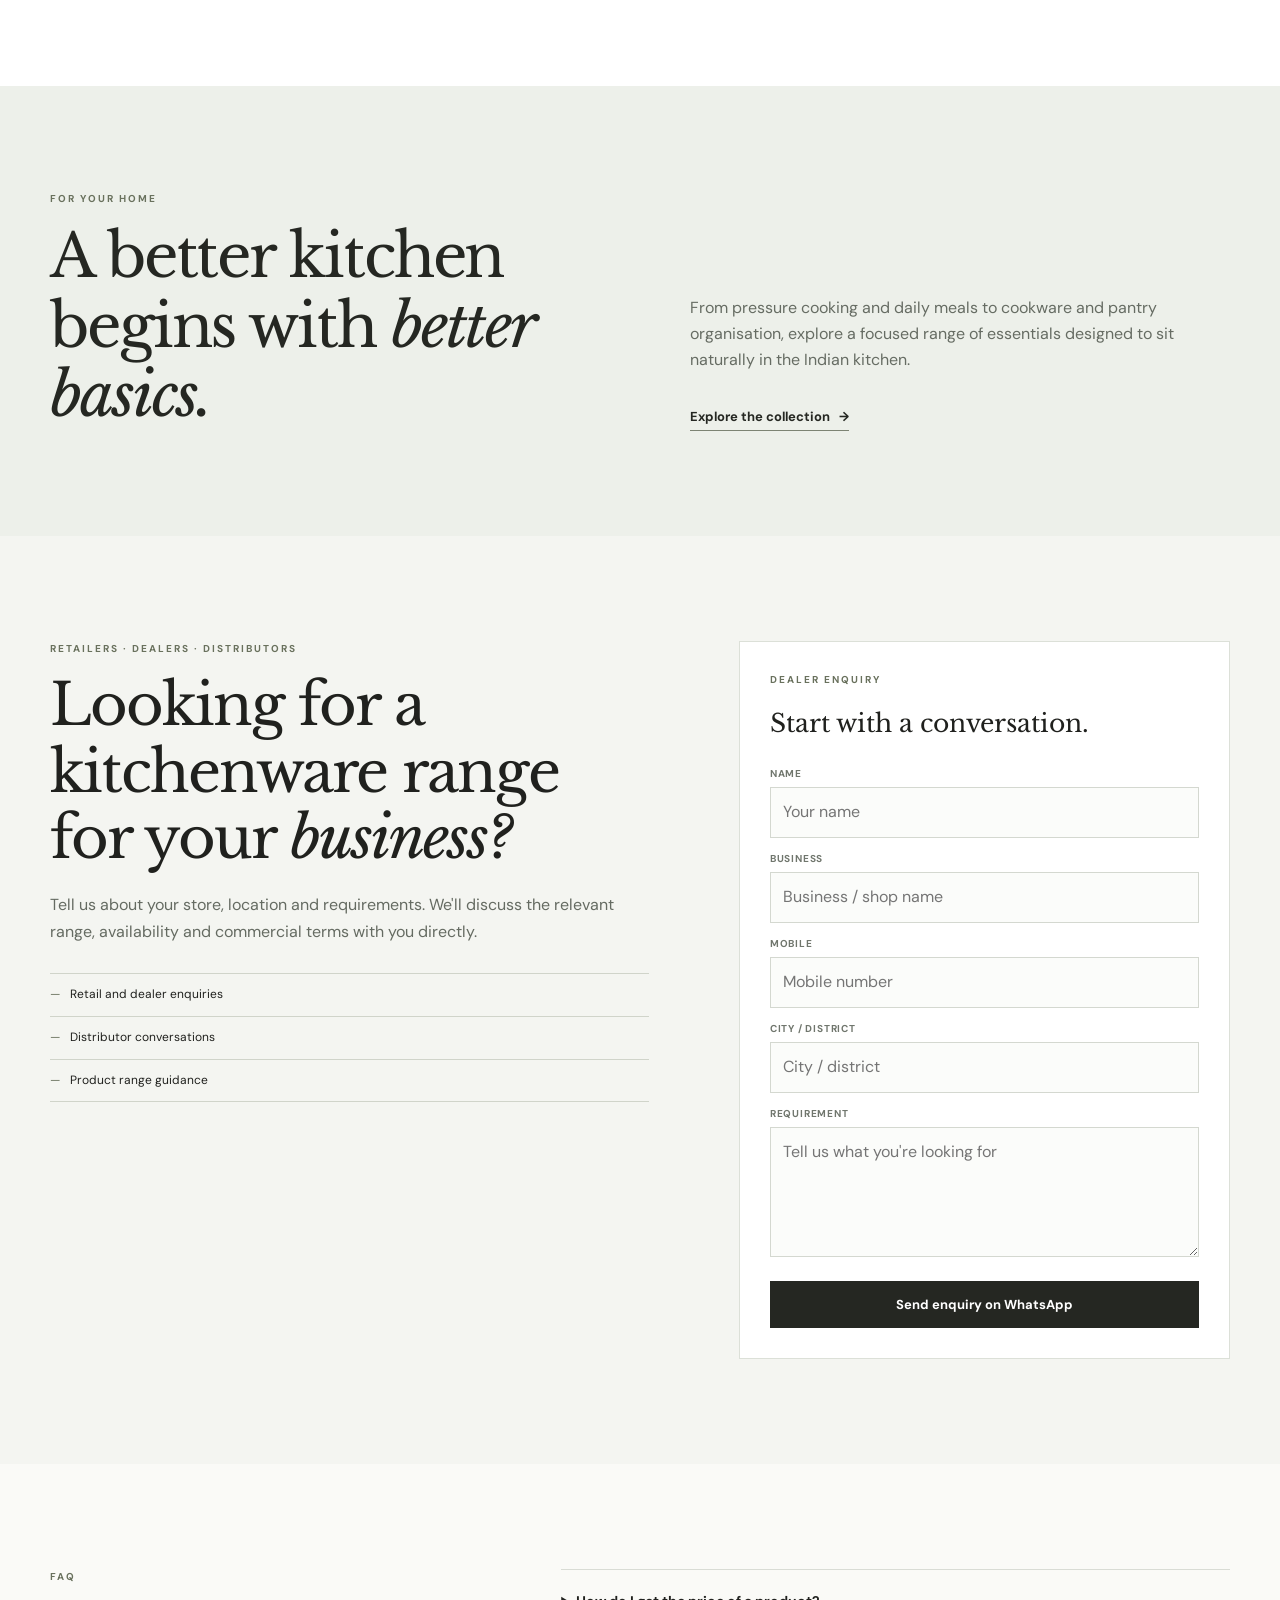
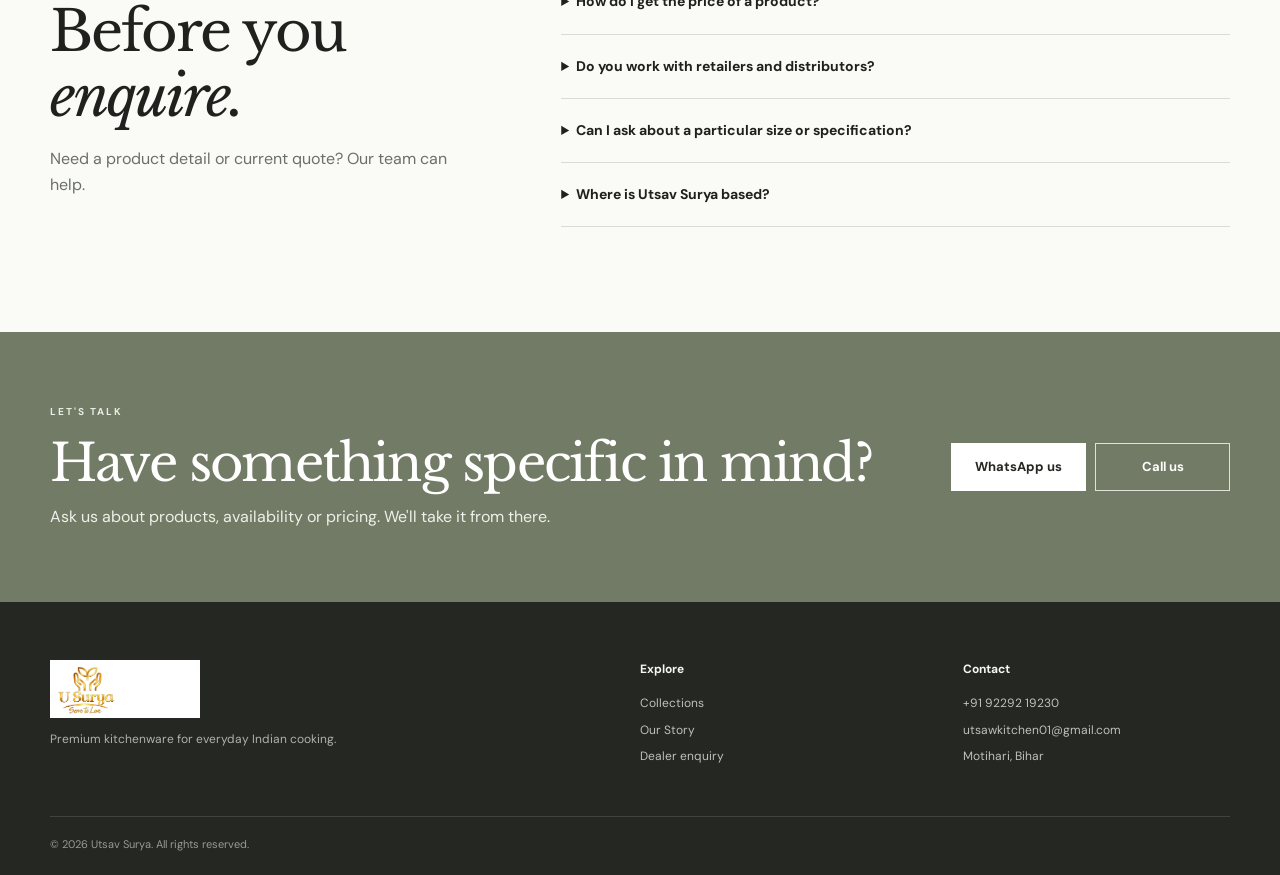
==== commit c417d0a6: "feat: refine collection, hero and SEO metadata" ====
--- a/index.html
+++ b/index.html
@@ -3,9 +3,9 @@
 <head>
   <meta charset="utf-8">
   <meta name="viewport" content="width=device-width, initial-scale=1">
-  <title>Utsav Surya | Premium Kitchenware for Indian Kitchens</title>
-  <meta name="description" content="Explore Utsav Surya pressure cookers, gas stoves, cookware and kitchen essentials. View the collection and enquire directly for product details, availability and current pricing.">
-  <meta name="keywords" content="Utsav Surya, kitchenware India, pressure cooker India, gas stove, cookware, kitchen essentials, kitchenware Bihar, kitchenware Motihari">
+  <title>Utsav Surya | Premium Kitchenware, Cookware & Gas Stoves India</title>
+  <meta name="description" content="Explore Utsav Surya kitchenware: pressure cookers, 3-burner gas stoves, non-stick and stainless-steel cookware, cookware sets and pantry storage. Enquire for specifications, availability and current pricing.">
+  <meta name="keywords" content="Utsav Surya, kitchenware India, cookware India, pressure cooker, stainless steel cookware, non stick cookware, cookware set, gas stove, 3 burner gas stove, kitchen storage, dabbas, kitchenware Bihar, kitchenware Motihari">
   <meta name="author" content="Utsav Surya">
   <meta name="robots" content="index, follow, max-image-preview:large, max-snippet:-1, max-video-preview:-1">
   <meta name="theme-color" content="#fafaf7">
@@ -15,40 +15,40 @@
   <link rel="manifest" href="/site.webmanifest">
   <meta property="og:type" content="website">
   <meta property="og:site_name" content="Utsav Surya">
-  <meta property="og:title" content="Utsav Surya | Premium Kitchenware for Indian Kitchens">
-  <meta property="og:description" content="Pressure cookers, gas stoves, cookware and everyday kitchen essentials. Explore the collection and enquire directly with Utsav Surya.">
+  <meta property="og:title" content="Utsav Surya | Premium Kitchenware, Cookware & Gas Stoves India">
+  <meta property="og:description" content="Discover Utsav Surya pressure cookers, gas stoves, cookware collections and kitchen storage. Enquire directly for product specifications, availability and current pricing.">
   <meta property="og:url" content="https://utsawsurya.com/">
-  <meta property="og:image" content="https://utsawsurya.com/assets/images/hero-cooker.jpg">
-  <meta property="og:image:alt" content="Utsav Surya pressure cooker kitchenware collection">
+  <meta property="og:image" content="https://utsawsurya.com/assets/images/cookware-set.jpg">
+  <meta property="og:image:alt" content="Utsav Surya premium cookware collection in a modern Indian kitchen">
   <meta name="twitter:card" content="summary_large_image">
-  <meta name="twitter:title" content="Utsav Surya | Premium Kitchenware for Indian Kitchens">
-  <meta name="twitter:description" content="Discover Utsav Surya kitchenware and enquire directly for availability and pricing.">
-  <meta name="twitter:image" content="https://utsawsurya.com/assets/images/hero-cooker.jpg">
+  <meta name="twitter:title" content="Utsav Surya | Premium Kitchenware India">
+  <meta name="twitter:description" content="Pressure cookers, gas stoves, cookware collections and kitchen storage from Utsav Surya.">
+  <meta name="twitter:image" content="https://utsawsurya.com/assets/images/cookware-set.jpg">
   <link rel="preconnect" href="https://fonts.googleapis.com">
   <link rel="preconnect" href="https://fonts.gstatic.com" crossorigin>
   <link href="https://fonts.googleapis.com/css2?family=DM+Sans:wght@400;500;600;700&family=Libre+Baskerville:wght@400;700&display=swap" rel="stylesheet">
-  <link rel="stylesheet" href="assets/css/style.css?v=6.1">
+  <link rel="stylesheet" href="assets/css/style.css?v=7.0">
   <script type="application/ld+json">
-  {"@context":"https://schema.org","@graph":[{"@type":"Organization","@id":"https://utsawsurya.com/#organization","name":"Utsav Surya","url":"https://utsawsurya.com/","logo":"https://utsawsurya.com/utsav-surya-logo.png","email":"utsawkitchen01@gmail.com","telephone":"+919229219230"},{"@type":"WebSite","@id":"https://utsawsurya.com/#website","url":"https://utsawsurya.com/","name":"Utsav Surya","publisher":{"@id":"https://utsawsurya.com/#organization"},"inLanguage":"en-IN"},{"@type":"LocalBusiness","@id":"https://utsawsurya.com/#business","name":"Utsav Surya","image":"https://utsawsurya.com/utsav-surya-logo.png","telephone":"+919229219230","email":"utsawkitchen01@gmail.com","url":"https://utsawsurya.com/","address":{"@type":"PostalAddress","streetAddress":"Near Trends Mall, Arya Samaj Chowk","addressLocality":"Motihari","addressRegion":"Bihar","postalCode":"845401","addressCountry":"IN"},"areaServed":["Motihari","Bihar","India"]}]}
+  {"@context":"https://schema.org","@graph":[{"@type":"Organization","@id":"https://utsawsurya.com/#organization","name":"Utsav Surya","url":"https://utsawsurya.com/","logo":"https://utsawsurya.com/utsav-surya-logo.png","email":"utsawkitchen01@gmail.com","telephone":"+919229219230"},{"@type":"WebSite","@id":"https://utsawsurya.com/#website","url":"https://utsawsurya.com/","name":"Utsav Surya","publisher":{"@id":"https://utsawsurya.com/#organization"},"inLanguage":"en-IN"},{"@type":"CollectionPage","@id":"https://utsawsurya.com/#collection","url":"https://utsawsurya.com/#products","name":"Utsav Surya Kitchenware Collection","isPartOf":{"@id":"https://utsawsurya.com/#website"}},{"@type":"LocalBusiness","@id":"https://utsawsurya.com/#business","name":"Utsav Surya","image":"https://utsawsurya.com/assets/images/cookware-set.jpg","telephone":"+919229219230","email":"utsawkitchen01@gmail.com","url":"https://utsawsurya.com/","address":{"@type":"PostalAddress","streetAddress":"Near Trends Mall, Arya Samaj Chowk","addressLocality":"Motihari","addressRegion":"Bihar","postalCode":"845401","addressCountry":"IN"},"areaServed":["Motihari","Bihar","India"]}]}
   </script>
 </head>
 <body>
   <a class="skip-link" href="#main">Skip to content</a>
-  <div class="topline"><div class="container topline-inner"><span>Utsav Surya · Kitchenware for everyday Indian cooking</span><a href="tel:+919229219230">Call +91 92292 19230</a></div></div>
+  <div class="topline"><div class="container topline-inner"><span>Utsav Surya · Premium kitchenware for everyday Indian cooking</span><a href="tel:+919229219230">Call +91 92292 19230</a></div></div>
   <header class="site-header"><nav class="nav container" aria-label="Primary navigation"><a class="brand" href="#hero" aria-label="Utsav Surya home"><img src="utsav-surya-logo.png" alt="Utsav Surya logo" class="logo" width="1412" height="273"></a><button class="nav-toggle" id="navToggle" aria-label="Open menu" aria-controls="navLinks" aria-expanded="false">☰</button><ul class="nav-links" id="navLinks"><li><a href="#products">Collections</a></li><li><a href="#about">Our Story</a></li><li><a href="#quality">Why Utsav</a></li><li><a href="#dealers">Trade</a></li><li><a href="#faq">FAQ</a></li><li><a class="nav-cta" href="#contact">Enquire</a></li></ul></nav></header>
   <main id="main">
-    <section id="hero" class="hero"><div class="container hero-grid"><div class="hero-copy"><p class="kicker">UTSAV SURYA · KITCHENWARE</p><h1>Good cooking starts with the right <i>tools.</i></h1><p class="hero-lead">A considered range of pressure cookers, gas stoves, cookware and everyday kitchen essentials—presented simply for real Indian kitchens.</p><div class="hero-actions"><a class="btn btn-dark" href="#products">View collection</a><a class="plain-link" href="https://wa.me/919229219230?text=Hello%20Utsav%20Surya%2C%20I%27d%20like%20to%20enquire%20about%20your%20kitchenware." target="_blank" rel="noopener noreferrer">WhatsApp an enquiry <span>↗</span></a></div><div class="hero-index"><span>01</span><span>Pressure cookers</span><span>Gas stoves</span><span>Cookware</span></div></div><div class="hero-media"><img src="assets/images/hero-cooker.jpg" alt="Utsav Surya pressure cooker in a premium kitchen setting" fetchpriority="high" width="1200" height="750"></div></div></section>
+    <section id="hero" class="hero"><div class="container hero-grid"><div class="hero-copy"><p class="kicker">UTSAV SURYA · KITCHENWARE</p><h1>Good cooking starts with the right <i>tools.</i></h1><p class="hero-lead">A focused range of pressure cookers, gas stoves, cookware collections and kitchen storage—presented simply for modern Indian kitchens.</p><div class="hero-actions"><a class="btn btn-dark" href="#products">View collection</a><a class="plain-link" href="https://wa.me/919229219230?text=Hello%20Utsav%20Surya%2C%20I%27d%20like%20to%20enquire%20about%20your%20kitchenware." target="_blank" rel="noopener noreferrer">WhatsApp an enquiry <span>↗</span></a></div><div class="hero-index"><span>01</span><span>Pressure cookers</span><span>Gas stoves</span><span>Cookware</span></div></div><div class="hero-media"><img src="assets/images/cookware-set.jpg" alt="Utsav Surya mixed cookware collection in a premium kitchen setting" fetchpriority="high" width="1200" height="750"></div></div></section>
     <section class="intro-rule"><div class="container intro-rule-inner"><p>Designed for everyday use.</p><p>Made to belong in the kitchen.</p><p>Enquire directly for availability &amp; pricing.</p></div></section>
-    <section id="products" class="section products-section"><div class="container"><div class="section-heading"><div><p class="kicker">THE COLLECTION</p><h2>Kitchen essentials, without the noise.</h2></div><p>Browse the range by category. Product details, current availability and pricing are shared directly by our team.</p></div><div class="category-pills" role="tablist" aria-label="Product categories"><button class="pill active" data-category="all">All</button><button class="pill" data-category="cookers">Pressure Cookers</button><button class="pill" data-category="stoves">Gas Stoves</button><button class="pill" data-category="cookware">Cookware</button><button class="pill" data-category="essentials">Essentials</button></div><div class="products-grid" id="productsGrid"></div></div></section>
-    <section id="about" class="section story"><div class="container story-grid"><div class="story-media"><img src="assets/images/cookware-set.jpg" alt="Utsav Surya cookware collection for everyday Indian cooking" loading="lazy" width="1000" height="750"></div><div class="story-copy"><p class="kicker">OUR STORY</p><h2>Kitchenware should work hard—and still feel <i>right at home.</i></h2><p>Utsav Surya is focused on practical kitchenware with a clean, familiar design language. We keep the experience straightforward: show the product clearly, answer your questions honestly and help you choose what fits your kitchen or business.</p><div class="story-list"><div><span>01</span><div><strong>Practical first</strong><p>Products selected around everyday Indian cooking.</p></div></div><div><span>02</span><div><strong>Clear information</strong><p>Ask about sizes, specifications, availability and pricing directly.</p></div></div><div><span>03</span><div><strong>Human support</strong><p>Talk to our team before you decide.</p></div></div></div></div></div></section>
-    <section id="quality" class="section quality"><div class="container"><div class="quality-head"><p class="kicker">WHY UTSAV SURYA</p><h2>Simple things, done <i>properly.</i></h2><p>We believe a kitchenware brand earns trust through the details: clear products, sensible design and accessible support.</p></div><div class="quality-grid"><article><span>01</span><h3>Everyday design</h3><p>Forms and features chosen for the routines of Indian kitchens.</p></article><article><span>02</span><h3>Product clarity</h3><p>See the product first. Then ask our team about the details that matter to you.</p></article><article><span>03</span><h3>Direct conversation</h3><p>No artificial price tags on the catalogue. Enquire for current pricing and availability.</p></article></div></div></section>
-    <section class="editorial"><div class="container editorial-grid"><div><p class="kicker">FOR YOUR HOME</p><h2>A better kitchen begins with <i>better basics.</i></h2></div><div><p>From pressure cooking and daily meals to cookware and steaming, explore a focused range of essentials designed to sit naturally in the Indian kitchen.</p><a class="plain-link light" href="#products">Explore the collection <span>→</span></a></div></div></section>
+    <section id="products" class="section products-section"><div class="container"><div class="section-heading"><div><p class="kicker">THE COLLECTION</p><h2>Kitchen essentials, without the noise.</h2></div><p>Browse the collection by category. Product specifications, current availability and pricing are shared directly by our team.</p></div><div class="category-pills" role="tablist" aria-label="Product categories"><button class="pill active" data-category="all">All</button><button class="pill" data-category="cookers">Pressure Cookers</button><button class="pill" data-category="stoves">Gas Stoves</button><button class="pill" data-category="cookware">Cookware</button><button class="pill" data-category="storage">Storage &amp; Dabbas</button></div><div class="products-grid" id="productsGrid"></div></div></section>
+    <section id="about" class="section story"><div class="container story-grid"><div class="story-media"><img src="assets/images/cookware-set.jpg" alt="Utsav Surya cookware collection for everyday Indian cooking" loading="lazy" width="1200" height="800"></div><div class="story-copy"><p class="kicker">OUR STORY</p><h2>Kitchenware should work hard—and still feel <i>right at home.</i></h2><p>Utsav Surya is focused on practical kitchenware with a clean, familiar design language. We keep the experience straightforward: show the product clearly, answer your questions honestly and help you choose what fits your kitchen or business.</p><div class="story-list"><div><span>01</span><div><strong>Practical first</strong><p>Products selected around everyday Indian cooking.</p></div></div><div><span>02</span><div><strong>Clear information</strong><p>Ask about sizes, specifications, availability and pricing directly.</p></div></div><div><span>03</span><div><strong>Human support</strong><p>Talk to our team before you decide.</p></div></div></div></div></div></section>
+    <section id="quality" class="section quality"><div class="container"><div class="quality-head"><p class="kicker">WHY UTSAV SURYA</p><h2>Simple things, done <i>properly.</i></h2><p>We believe a kitchenware brand earns trust through the details: clear products, sensible design and accessible support.</p></div><div class="quality-grid"><article><span>01</span><h3>Focused range</h3><p>A concise collection instead of an overloaded catalogue.</p></article><article><span>02</span><h3>Product clarity</h3><p>See the collection first, then ask our team about the details that matter to you.</p></article><article><span>03</span><h3>Direct conversation</h3><p>No artificial price tags on the catalogue. Enquire for current pricing and availability.</p></article></div></div></section>
+    <section class="editorial"><div class="container editorial-grid"><div><p class="kicker">FOR YOUR HOME</p><h2>A better kitchen begins with <i>better basics.</i></h2></div><div><p>From pressure cooking and daily meals to cookware and pantry organisation, explore a focused range of essentials designed to sit naturally in the Indian kitchen.</p><a class="plain-link light" href="#products">Explore the collection <span>→</span></a></div></div></section>
     <section id="dealers" class="section dealer"><div class="container dealer-grid"><div class="dealer-copy"><p class="kicker">RETAILERS · DEALERS · DISTRIBUTORS</p><h2>Looking for a kitchenware range for your <i>business?</i></h2><p>Tell us about your store, location and requirements. We'll discuss the relevant range, availability and commercial terms with you directly.</p><ul><li>Retail and dealer enquiries</li><li>Distributor conversations</li><li>Product range guidance</li></ul></div><div class="enquiry-card"><p class="kicker">DEALER ENQUIRY</p><h3>Start with a conversation.</h3><form id="dealerForm"><label><span>Name</span><input name="name" required autocomplete="name" placeholder="Your name"></label><label><span>Business</span><input name="company" required autocomplete="organization" placeholder="Business / shop name"></label><label><span>Mobile</span><input name="phone" required type="tel" autocomplete="tel" placeholder="Mobile number"></label><label><span>City / district</span><input name="city" autocomplete="address-level2" placeholder="City / district"></label><label><span>Requirement</span><textarea name="message" rows="4" placeholder="Tell us what you're looking for"></textarea></label><button class="btn btn-dark" type="submit">Send enquiry on WhatsApp</button></form></div></div></section>
     <section id="faq" class="section faq"><div class="container faq-grid"><div><p class="kicker">FAQ</p><h2>Before you <i>enquire.</i></h2><p>Need a product detail or current quote? Our team can help.</p></div><div class="faq-list"><details><summary>How do I get the price of a product?</summary><p>Use the product enquiry button, WhatsApp us or call. We'll share the current price and availability directly.</p></details><details><summary>Do you work with retailers and distributors?</summary><p>Yes. Retailer, dealer and distributor enquiries are welcome. Share your business details through the enquiry form.</p></details><details><summary>Can I ask about a particular size or specification?</summary><p>Yes. Mention the product and what you need in your enquiry and our team will respond with the available information.</p></details><details><summary>Where is Utsav Surya based?</summary><p>Utsav Surya is based in Motihari, Bihar and can discuss customer and business enquiries across India.</p></details></div></div></section>
     <section id="contact" class="contact"><div class="container contact-inner"><div><p class="kicker">LET'S TALK</p><h2>Have something specific in mind?</h2><p>Ask us about products, availability or pricing. We'll take it from there.</p></div><div class="contact-actions"><a class="btn btn-light" href="https://wa.me/919229219230?text=Hello%20Utsav%20Surya%2C%20I%27d%20like%20to%20discuss%20your%20kitchenware." target="_blank" rel="noopener noreferrer">WhatsApp us</a><a class="btn btn-outline-light" href="tel:+919229219230">Call us</a></div></div></section>
   </main>
-  <footer><div class="container footer-grid"><div><img src="utsav-surya-logo.png" alt="Utsav Surya logo" class="footer-logo" width="1412" height="273"><p>Kitchenware for everyday Indian cooking.</p></div><div><strong>Explore</strong><a href="#products">Collections</a><a href="#about">Our Story</a><a href="#dealers">Dealer enquiry</a></div><div><strong>Contact</strong><a href="tel:+919229219230">+91 92292 19230</a><a href="mailto:utsawkitchen01@gmail.com">utsawkitchen01@gmail.com</a><span>Motihari, Bihar</span></div></div><div class="container copyright">© <span id="year"></span> Utsav Surya. All rights reserved.</div></footer>
+  <footer><div class="container footer-grid"><div><img src="utsav-surya-logo.png" alt="Utsav Surya logo" class="footer-logo" width="1412" height="273"><p>Premium kitchenware for everyday Indian cooking.</p></div><div><strong>Explore</strong><a href="#products">Collections</a><a href="#about">Our Story</a><a href="#dealers">Dealer enquiry</a></div><div><strong>Contact</strong><a href="tel:+919229219230">+91 92292 19230</a><a href="mailto:utsawkitchen01@gmail.com">utsawkitchen01@gmail.com</a><span>Motihari, Bihar</span></div></div><div class="container copyright">© <span id="year"></span> Utsav Surya. All rights reserved.</div></footer>
   <div class="quick-modal" id="quickView" aria-hidden="true"><div class="modal-backdrop" data-close></div><div class="modal-card" role="dialog" aria-modal="true" aria-label="Product details"><button class="modal-close" data-close aria-label="Close product details">×</button><div id="quickViewContent"></div></div></div>
-  <script src="assets/js/main.js?v=6.1" defer></script>
+  <script src="assets/js/main.js?v=7.0" defer></script>
 </body>
 </html>
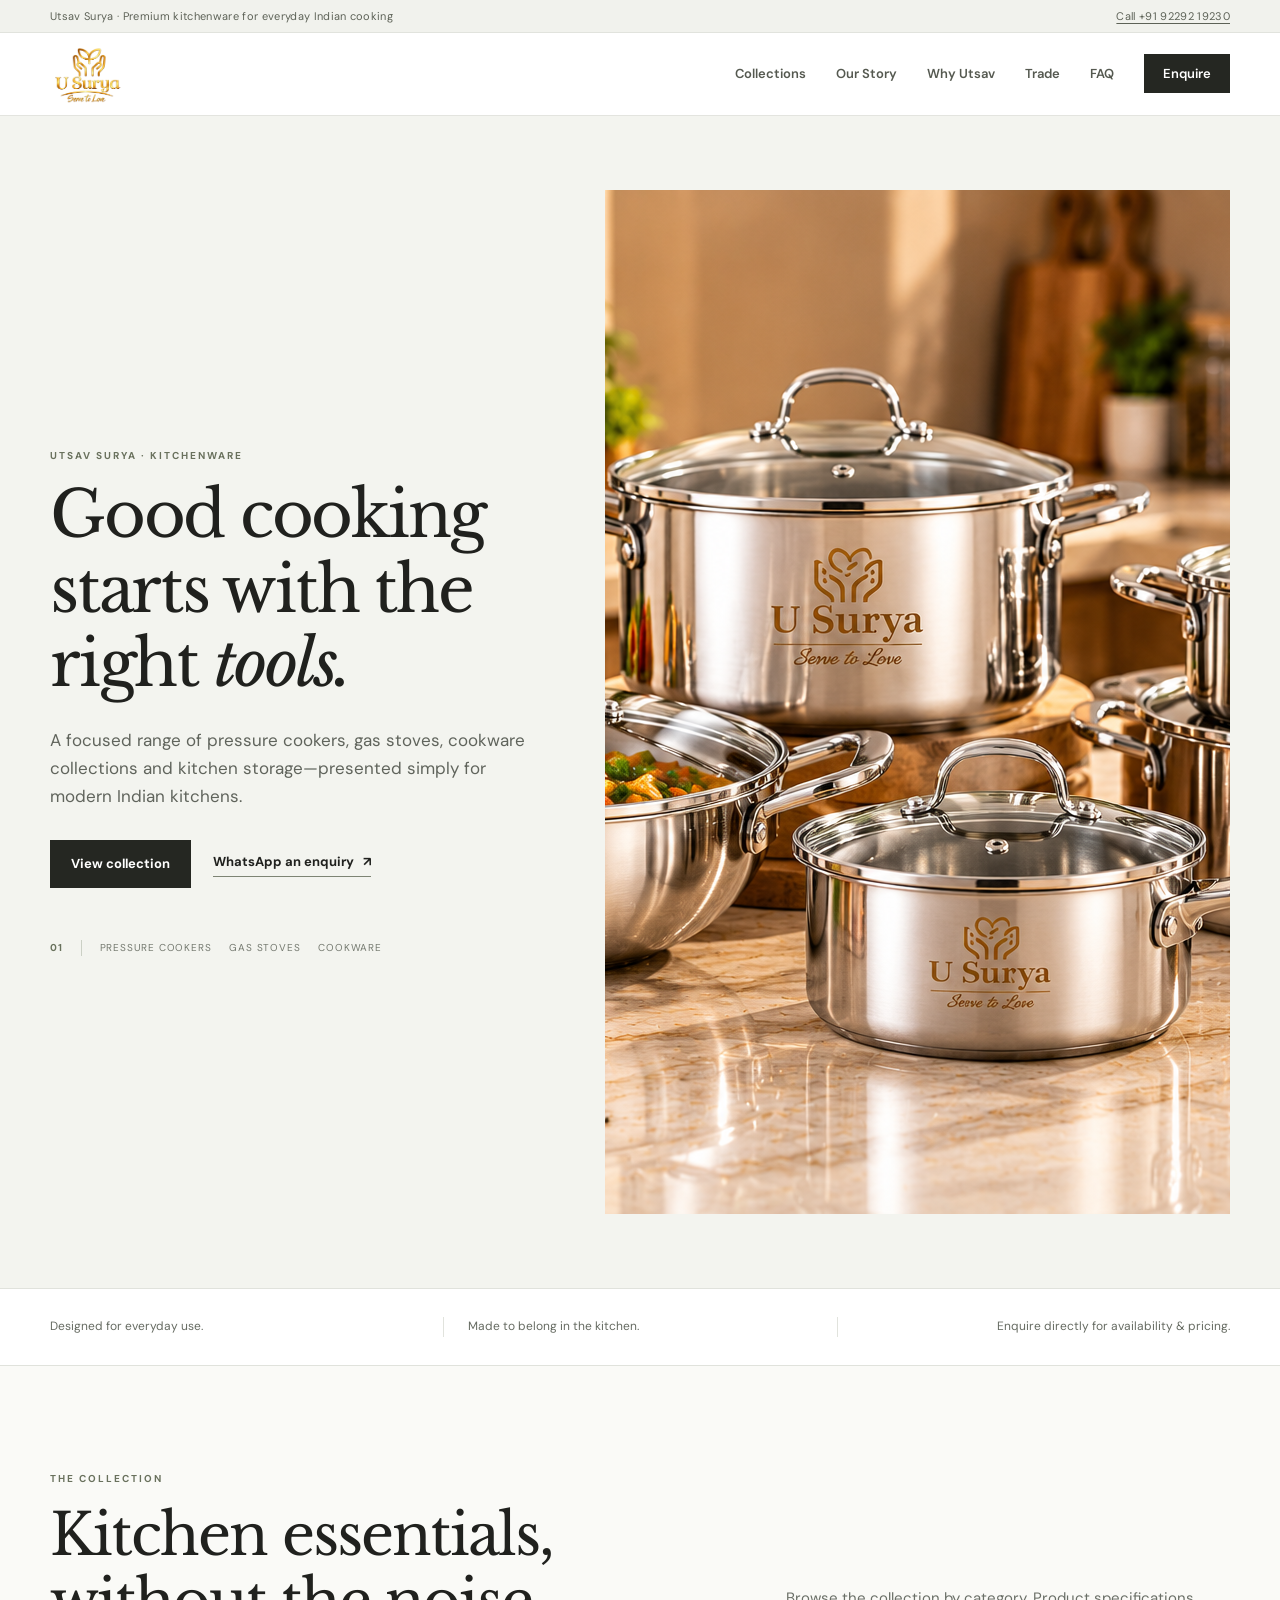
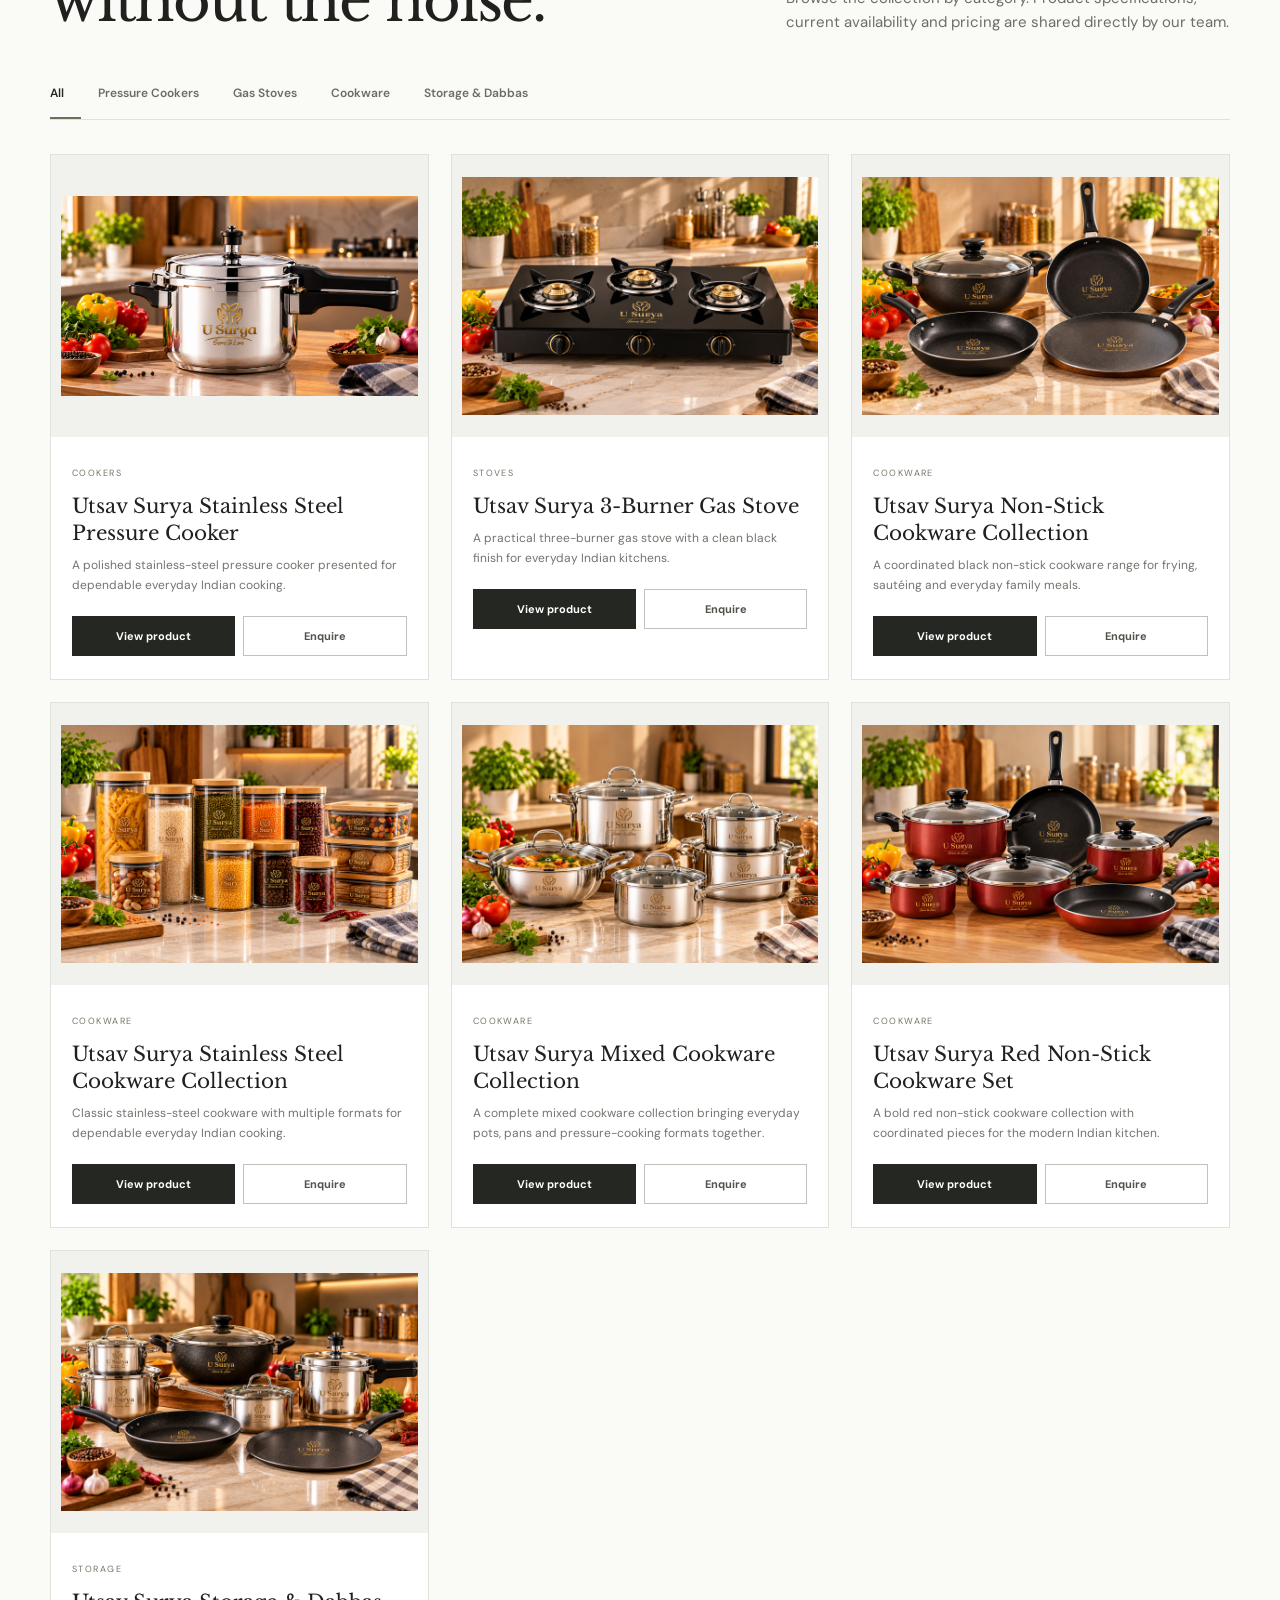
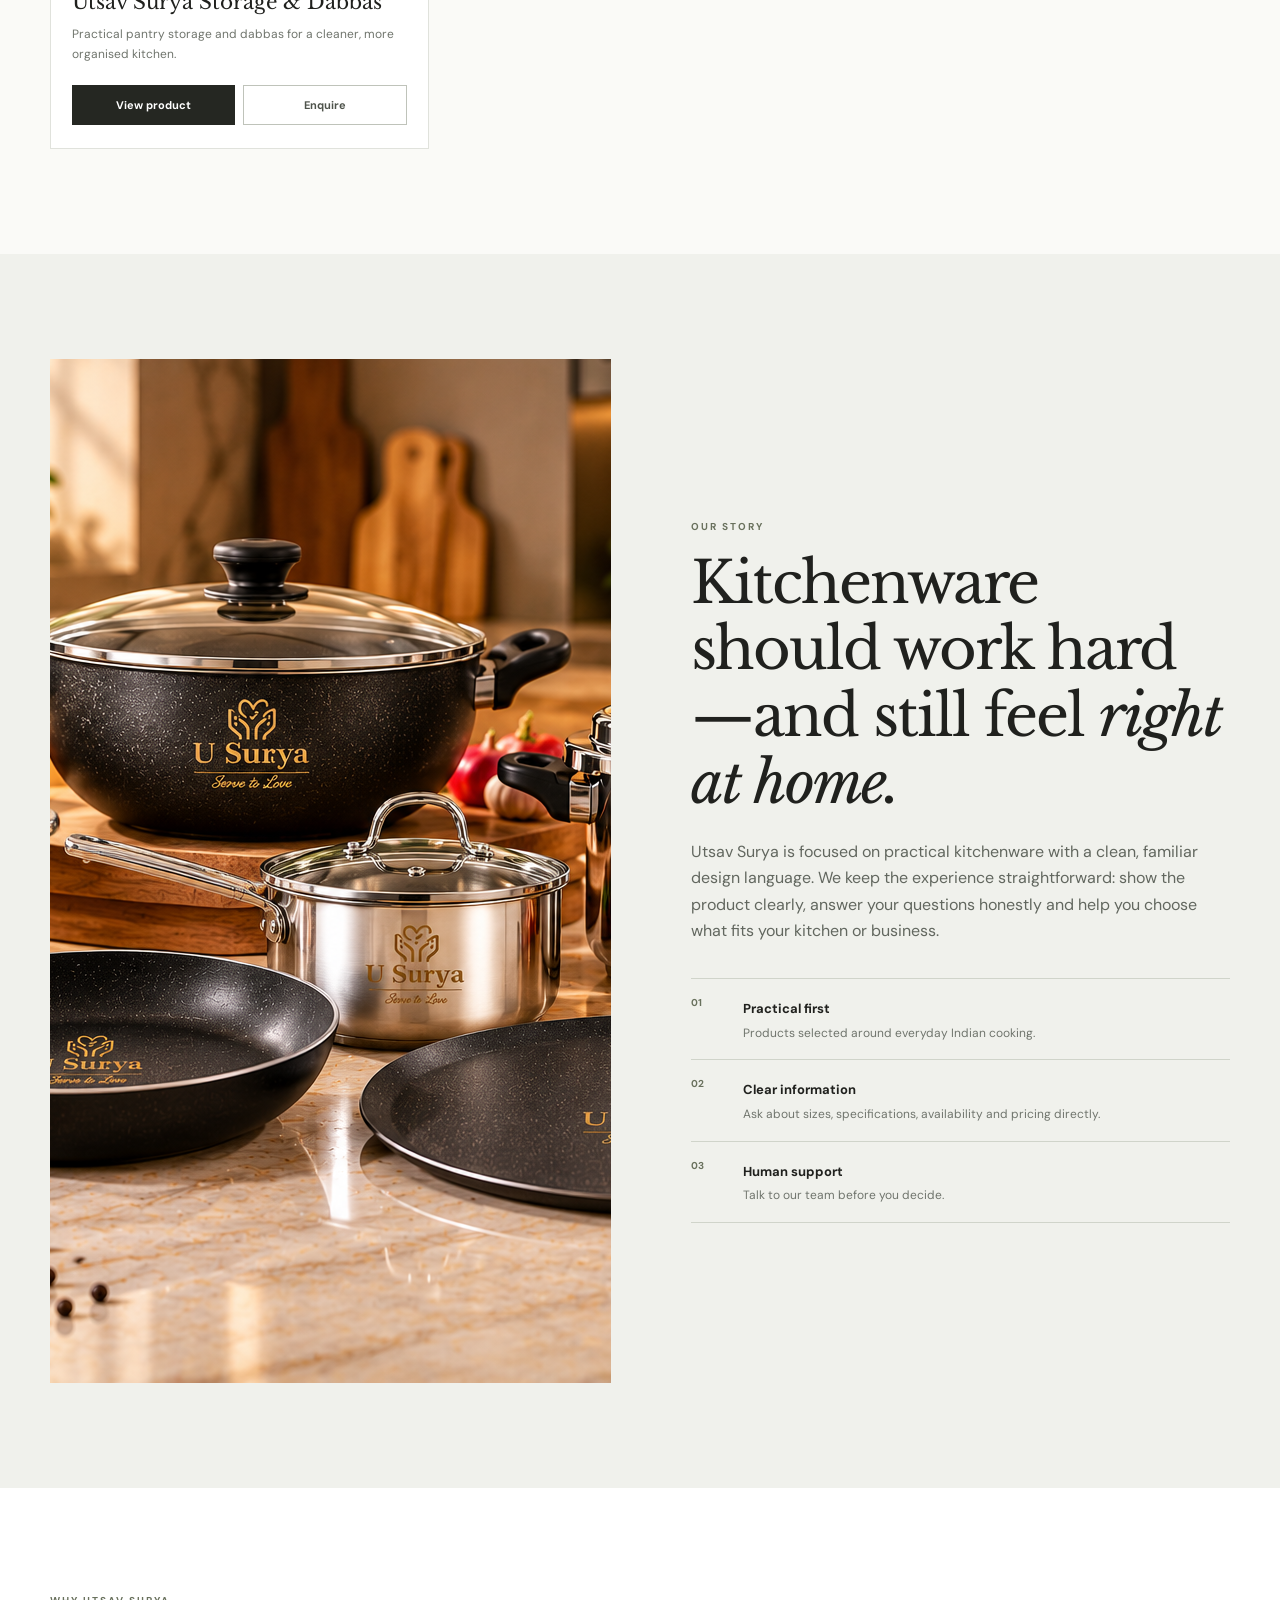
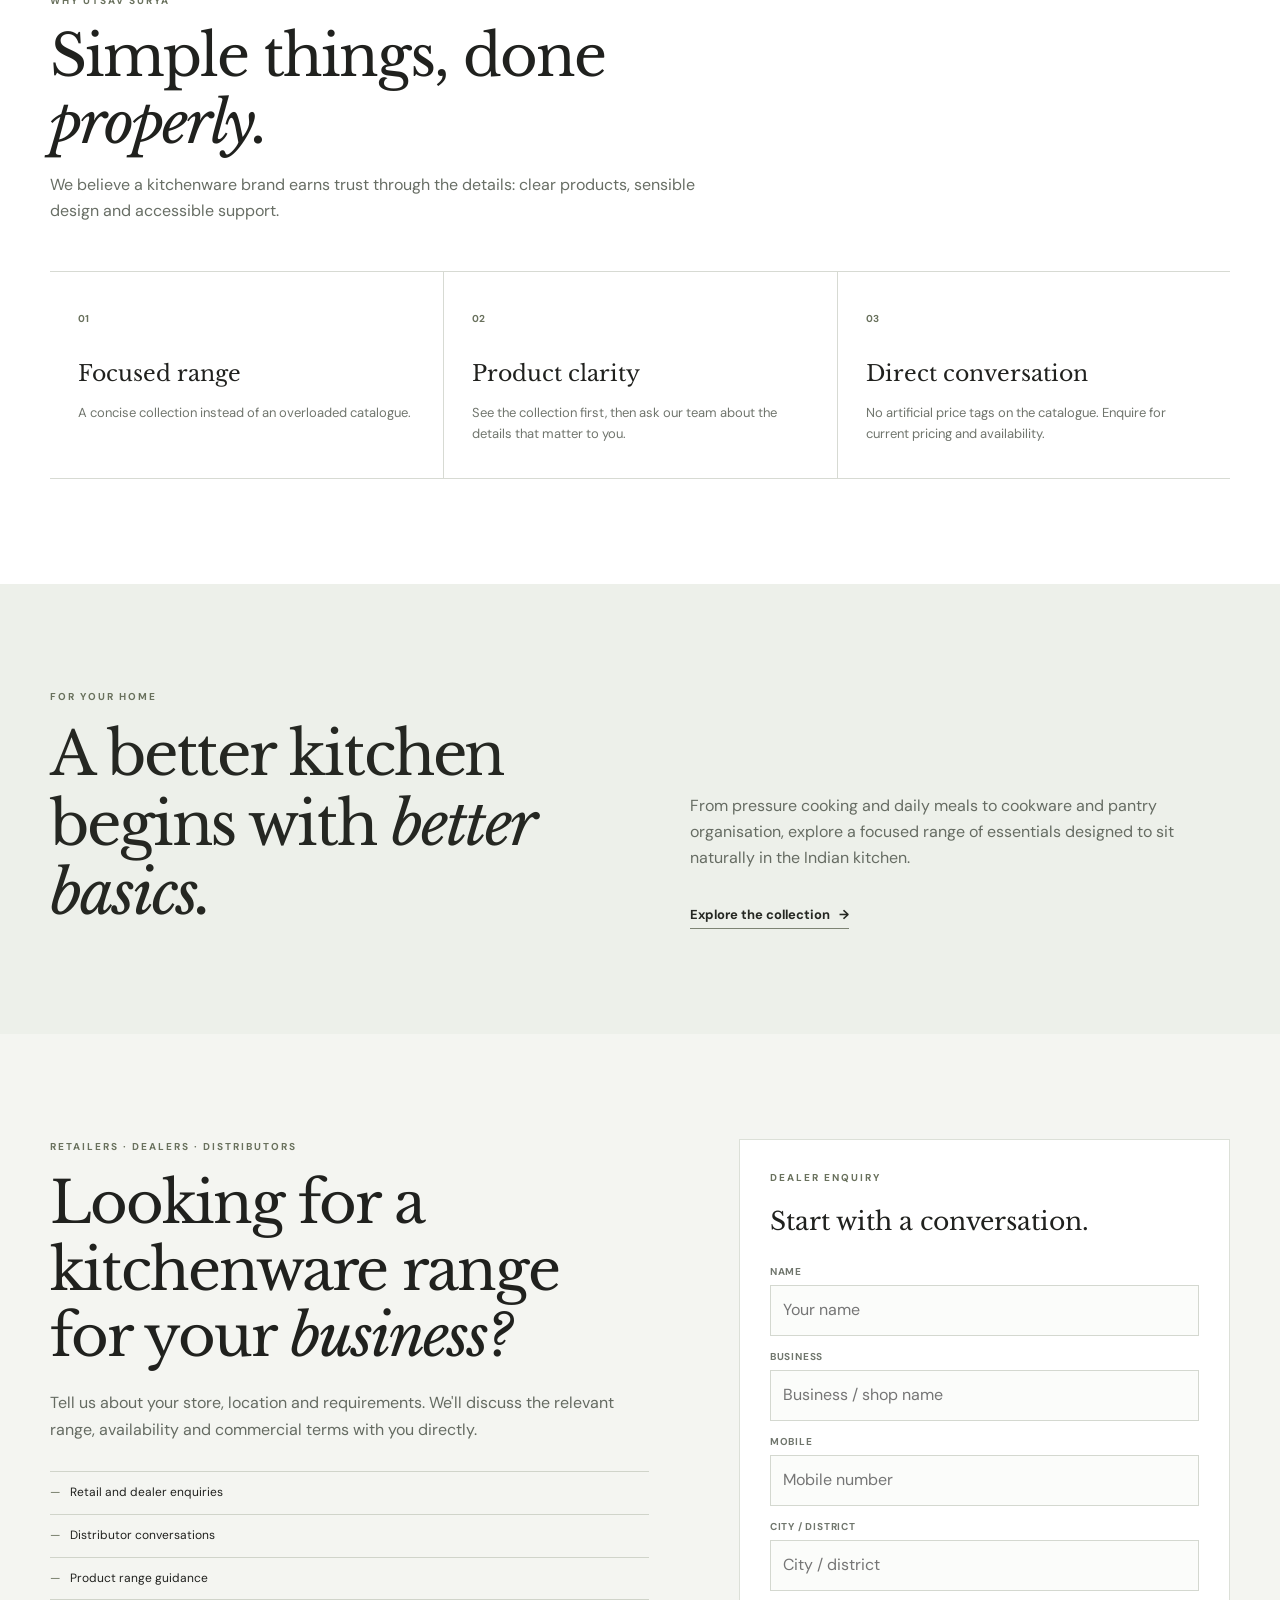
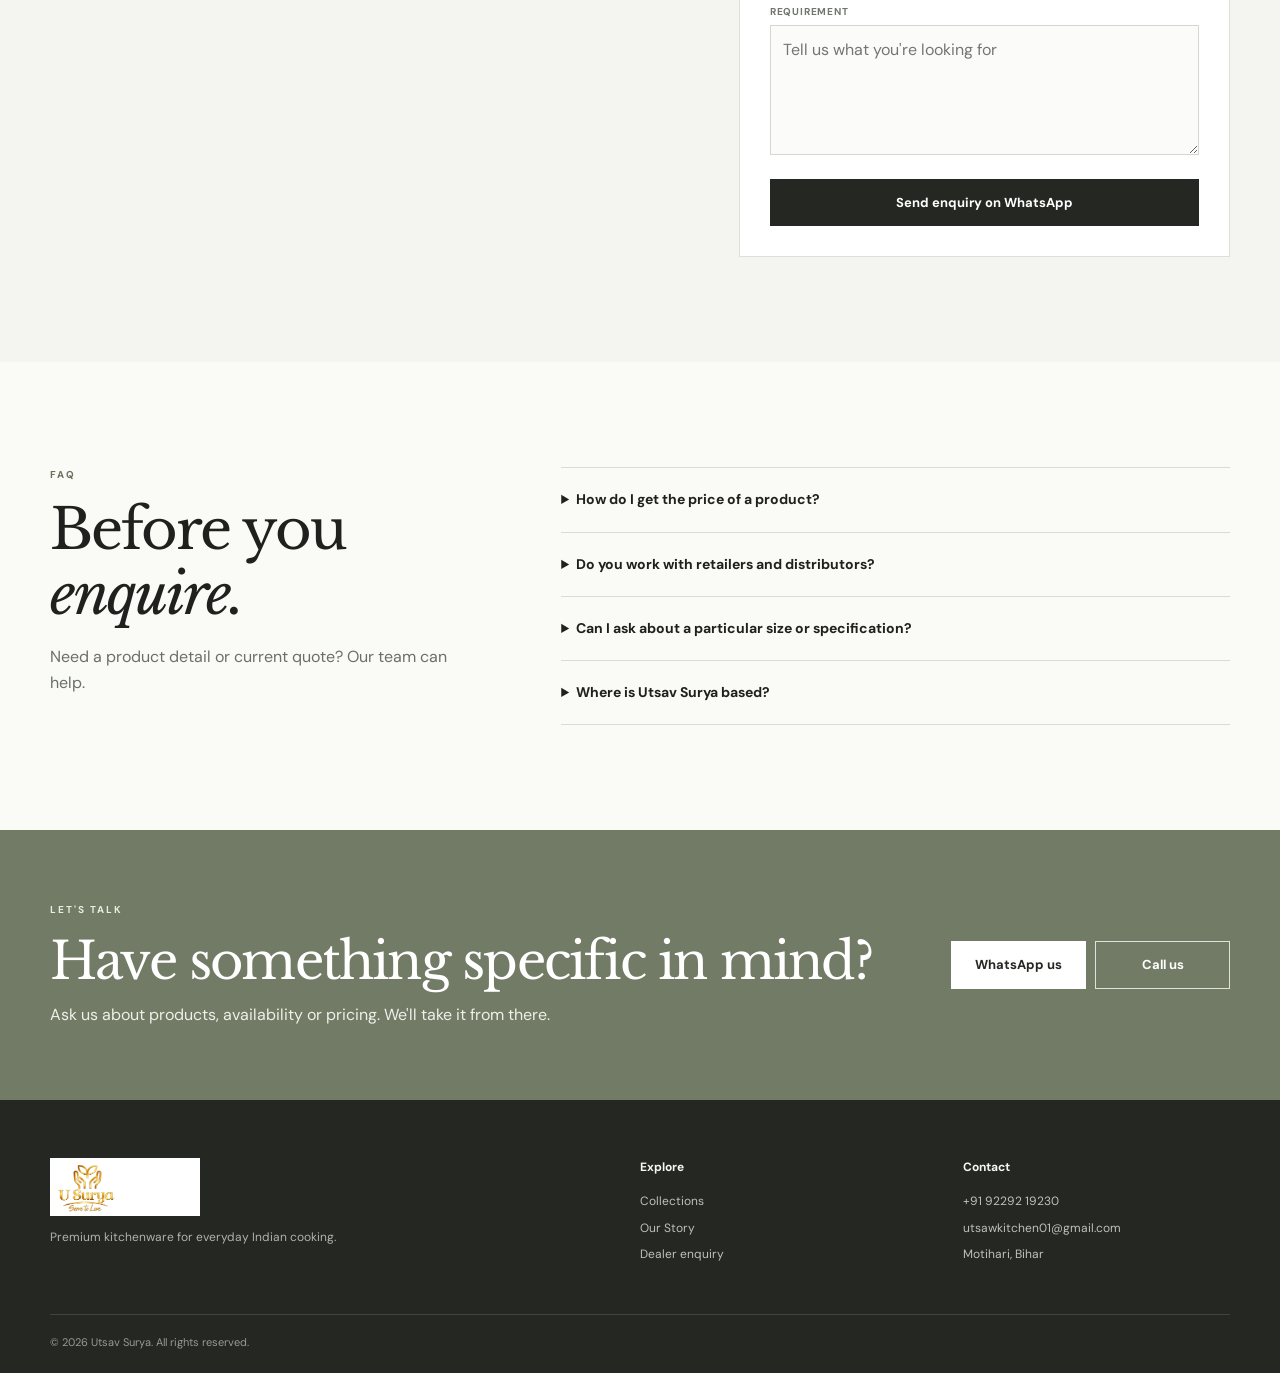
==== commit 21b78608: "feat: use real product photos across storefront" ====
--- a/index.html
+++ b/index.html
@@ -4,7 +4,7 @@
   <meta charset="utf-8">
   <meta name="viewport" content="width=device-width, initial-scale=1">
   <title>Utsav Surya | Premium Kitchenware, Cookware & Gas Stoves India</title>
-  <meta name="description" content="Explore Utsav Surya kitchenware: pressure cookers, 3-burner gas stoves, non-stick and stainless-steel cookware, cookware sets and pantry storage. Enquire for specifications, availability and current pricing.">
+  <meta name="description" content="Explore Utsav Surya kitchenware: pressure cookers, 3-burner gas stoves, non-stick and stainless-steel cookware, mixed cookware sets and pantry storage. Enquire for specifications, availability and current pricing.">
   <meta name="keywords" content="Utsav Surya, kitchenware India, cookware India, pressure cooker, stainless steel cookware, non stick cookware, cookware set, gas stove, 3 burner gas stove, kitchen storage, dabbas, kitchenware Bihar, kitchenware Motihari">
   <meta name="author" content="Utsav Surya">
   <meta name="robots" content="index, follow, max-image-preview:large, max-snippet:-1, max-video-preview:-1">
@@ -18,18 +18,18 @@
   <meta property="og:title" content="Utsav Surya | Premium Kitchenware, Cookware & Gas Stoves India">
   <meta property="og:description" content="Discover Utsav Surya pressure cookers, gas stoves, cookware collections and kitchen storage. Enquire directly for product specifications, availability and current pricing.">
   <meta property="og:url" content="https://utsawsurya.com/">
-  <meta property="og:image" content="https://utsawsurya.com/assets/images/cookware-set.jpg">
-  <meta property="og:image:alt" content="Utsav Surya premium cookware collection in a modern Indian kitchen">
+  <meta property="og:image" content="https://utsawsurya.com/images/file_0000000091888211b5e76f90f55d0920.png">
+  <meta property="og:image:alt" content="Utsav Surya mixed cookware collection in a premium Indian kitchen">
   <meta name="twitter:card" content="summary_large_image">
   <meta name="twitter:title" content="Utsav Surya | Premium Kitchenware India">
   <meta name="twitter:description" content="Pressure cookers, gas stoves, cookware collections and kitchen storage from Utsav Surya.">
-  <meta name="twitter:image" content="https://utsawsurya.com/assets/images/cookware-set.jpg">
+  <meta name="twitter:image" content="https://utsawsurya.com/images/file_0000000091888211b5e76f90f55d0920.png">
   <link rel="preconnect" href="https://fonts.googleapis.com">
   <link rel="preconnect" href="https://fonts.gstatic.com" crossorigin>
   <link href="https://fonts.googleapis.com/css2?family=DM+Sans:wght@400;500;600;700&family=Libre+Baskerville:wght@400;700&display=swap" rel="stylesheet">
-  <link rel="stylesheet" href="assets/css/style.css?v=7.0">
+  <link rel="stylesheet" href="assets/css/style.css?v=8.0">
   <script type="application/ld+json">
-  {"@context":"https://schema.org","@graph":[{"@type":"Organization","@id":"https://utsawsurya.com/#organization","name":"Utsav Surya","url":"https://utsawsurya.com/","logo":"https://utsawsurya.com/utsav-surya-logo.png","email":"utsawkitchen01@gmail.com","telephone":"+919229219230"},{"@type":"WebSite","@id":"https://utsawsurya.com/#website","url":"https://utsawsurya.com/","name":"Utsav Surya","publisher":{"@id":"https://utsawsurya.com/#organization"},"inLanguage":"en-IN"},{"@type":"CollectionPage","@id":"https://utsawsurya.com/#collection","url":"https://utsawsurya.com/#products","name":"Utsav Surya Kitchenware Collection","isPartOf":{"@id":"https://utsawsurya.com/#website"}},{"@type":"LocalBusiness","@id":"https://utsawsurya.com/#business","name":"Utsav Surya","image":"https://utsawsurya.com/assets/images/cookware-set.jpg","telephone":"+919229219230","email":"utsawkitchen01@gmail.com","url":"https://utsawsurya.com/","address":{"@type":"PostalAddress","streetAddress":"Near Trends Mall, Arya Samaj Chowk","addressLocality":"Motihari","addressRegion":"Bihar","postalCode":"845401","addressCountry":"IN"},"areaServed":["Motihari","Bihar","India"]}]}
+  {"@context":"https://schema.org","@graph":[{"@type":"Organization","@id":"https://utsawsurya.com/#organization","name":"Utsav Surya","url":"https://utsawsurya.com/","logo":"https://utsawsurya.com/utsav-surya-logo.png","email":"utsawkitchen01@gmail.com","telephone":"+919229219230"},{"@type":"WebSite","@id":"https://utsawsurya.com/#website","url":"https://utsawsurya.com/","name":"Utsav Surya","publisher":{"@id":"https://utsawsurya.com/#organization"},"inLanguage":"en-IN"},{"@type":"CollectionPage","@id":"https://utsawsurya.com/#collection","url":"https://utsawsurya.com/#products","name":"Utsav Surya Kitchenware Collection","isPartOf":{"@id":"https://utsawsurya.com/#website"}},{"@type":"LocalBusiness","@id":"https://utsawsurya.com/#business","name":"Utsav Surya","image":"https://utsawsurya.com/images/file_0000000091888211b5e76f90f55d0920.png","telephone":"+919229219230","email":"utsawkitchen01@gmail.com","url":"https://utsawsurya.com/","address":{"@type":"PostalAddress","streetAddress":"Near Trends Mall, Arya Samaj Chowk","addressLocality":"Motihari","addressRegion":"Bihar","postalCode":"845401","addressCountry":"IN"},"areaServed":["Motihari","Bihar","India"]}]}
   </script>
 </head>
 <body>
@@ -37,10 +37,10 @@
   <div class="topline"><div class="container topline-inner"><span>Utsav Surya · Premium kitchenware for everyday Indian cooking</span><a href="tel:+919229219230">Call +91 92292 19230</a></div></div>
   <header class="site-header"><nav class="nav container" aria-label="Primary navigation"><a class="brand" href="#hero" aria-label="Utsav Surya home"><img src="utsav-surya-logo.png" alt="Utsav Surya logo" class="logo" width="1412" height="273"></a><button class="nav-toggle" id="navToggle" aria-label="Open menu" aria-controls="navLinks" aria-expanded="false">☰</button><ul class="nav-links" id="navLinks"><li><a href="#products">Collections</a></li><li><a href="#about">Our Story</a></li><li><a href="#quality">Why Utsav</a></li><li><a href="#dealers">Trade</a></li><li><a href="#faq">FAQ</a></li><li><a class="nav-cta" href="#contact">Enquire</a></li></ul></nav></header>
   <main id="main">
-    <section id="hero" class="hero"><div class="container hero-grid"><div class="hero-copy"><p class="kicker">UTSAV SURYA · KITCHENWARE</p><h1>Good cooking starts with the right <i>tools.</i></h1><p class="hero-lead">A focused range of pressure cookers, gas stoves, cookware collections and kitchen storage—presented simply for modern Indian kitchens.</p><div class="hero-actions"><a class="btn btn-dark" href="#products">View collection</a><a class="plain-link" href="https://wa.me/919229219230?text=Hello%20Utsav%20Surya%2C%20I%27d%20like%20to%20enquire%20about%20your%20kitchenware." target="_blank" rel="noopener noreferrer">WhatsApp an enquiry <span>↗</span></a></div><div class="hero-index"><span>01</span><span>Pressure cookers</span><span>Gas stoves</span><span>Cookware</span></div></div><div class="hero-media"><img src="assets/images/cookware-set.jpg" alt="Utsav Surya mixed cookware collection in a premium kitchen setting" fetchpriority="high" width="1200" height="750"></div></div></section>
+    <section id="hero" class="hero"><div class="container hero-grid"><div class="hero-copy"><p class="kicker">UTSAV SURYA · KITCHENWARE</p><h1>Good cooking starts with the right <i>tools.</i></h1><p class="hero-lead">A focused range of pressure cookers, gas stoves, cookware collections and kitchen storage—presented simply for modern Indian kitchens.</p><div class="hero-actions"><a class="btn btn-dark" href="#products">View collection</a><a class="plain-link" href="https://wa.me/919229219230?text=Hello%20Utsav%20Surya%2C%20I%27d%20like%20to%20enquire%20about%20your%20kitchenware." target="_blank" rel="noopener noreferrer">WhatsApp an enquiry <span>↗</span></a></div><div class="hero-index"><span>01</span><span>Pressure cookers</span><span>Gas stoves</span><span>Cookware</span></div></div><div class="hero-media"><img src="images/file_0000000091888211b5e76f90f55d0920.png" alt="Utsav Surya mixed cookware collection in a premium Indian kitchen" fetchpriority="high" width="1536" height="1024"></div></div></section>
     <section class="intro-rule"><div class="container intro-rule-inner"><p>Designed for everyday use.</p><p>Made to belong in the kitchen.</p><p>Enquire directly for availability &amp; pricing.</p></div></section>
     <section id="products" class="section products-section"><div class="container"><div class="section-heading"><div><p class="kicker">THE COLLECTION</p><h2>Kitchen essentials, without the noise.</h2></div><p>Browse the collection by category. Product specifications, current availability and pricing are shared directly by our team.</p></div><div class="category-pills" role="tablist" aria-label="Product categories"><button class="pill active" data-category="all">All</button><button class="pill" data-category="cookers">Pressure Cookers</button><button class="pill" data-category="stoves">Gas Stoves</button><button class="pill" data-category="cookware">Cookware</button><button class="pill" data-category="storage">Storage &amp; Dabbas</button></div><div class="products-grid" id="productsGrid"></div></div></section>
-    <section id="about" class="section story"><div class="container story-grid"><div class="story-media"><img src="assets/images/cookware-set.jpg" alt="Utsav Surya cookware collection for everyday Indian cooking" loading="lazy" width="1200" height="800"></div><div class="story-copy"><p class="kicker">OUR STORY</p><h2>Kitchenware should work hard—and still feel <i>right at home.</i></h2><p>Utsav Surya is focused on practical kitchenware with a clean, familiar design language. We keep the experience straightforward: show the product clearly, answer your questions honestly and help you choose what fits your kitchen or business.</p><div class="story-list"><div><span>01</span><div><strong>Practical first</strong><p>Products selected around everyday Indian cooking.</p></div></div><div><span>02</span><div><strong>Clear information</strong><p>Ask about sizes, specifications, availability and pricing directly.</p></div></div><div><span>03</span><div><strong>Human support</strong><p>Talk to our team before you decide.</p></div></div></div></div></div></section>
+    <section id="about" class="section story"><div class="container story-grid"><div class="story-media"><img src="images/file_00000000549482119dc37304baa357e1.png" alt="Utsav Surya pantry storage and dabbas for an organised kitchen" loading="lazy" width="1536" height="1024"></div><div class="story-copy"><p class="kicker">OUR STORY</p><h2>Kitchenware should work hard—and still feel <i>right at home.</i></h2><p>Utsav Surya is focused on practical kitchenware with a clean, familiar design language. We keep the experience straightforward: show the product clearly, answer your questions honestly and help you choose what fits your kitchen or business.</p><div class="story-list"><div><span>01</span><div><strong>Practical first</strong><p>Products selected around everyday Indian cooking.</p></div></div><div><span>02</span><div><strong>Clear information</strong><p>Ask about sizes, specifications, availability and pricing directly.</p></div></div><div><span>03</span><div><strong>Human support</strong><p>Talk to our team before you decide.</p></div></div></div></div></div></section>
     <section id="quality" class="section quality"><div class="container"><div class="quality-head"><p class="kicker">WHY UTSAV SURYA</p><h2>Simple things, done <i>properly.</i></h2><p>We believe a kitchenware brand earns trust through the details: clear products, sensible design and accessible support.</p></div><div class="quality-grid"><article><span>01</span><h3>Focused range</h3><p>A concise collection instead of an overloaded catalogue.</p></article><article><span>02</span><h3>Product clarity</h3><p>See the collection first, then ask our team about the details that matter to you.</p></article><article><span>03</span><h3>Direct conversation</h3><p>No artificial price tags on the catalogue. Enquire for current pricing and availability.</p></article></div></div></section>
     <section class="editorial"><div class="container editorial-grid"><div><p class="kicker">FOR YOUR HOME</p><h2>A better kitchen begins with <i>better basics.</i></h2></div><div><p>From pressure cooking and daily meals to cookware and pantry organisation, explore a focused range of essentials designed to sit naturally in the Indian kitchen.</p><a class="plain-link light" href="#products">Explore the collection <span>→</span></a></div></div></section>
     <section id="dealers" class="section dealer"><div class="container dealer-grid"><div class="dealer-copy"><p class="kicker">RETAILERS · DEALERS · DISTRIBUTORS</p><h2>Looking for a kitchenware range for your <i>business?</i></h2><p>Tell us about your store, location and requirements. We'll discuss the relevant range, availability and commercial terms with you directly.</p><ul><li>Retail and dealer enquiries</li><li>Distributor conversations</li><li>Product range guidance</li></ul></div><div class="enquiry-card"><p class="kicker">DEALER ENQUIRY</p><h3>Start with a conversation.</h3><form id="dealerForm"><label><span>Name</span><input name="name" required autocomplete="name" placeholder="Your name"></label><label><span>Business</span><input name="company" required autocomplete="organization" placeholder="Business / shop name"></label><label><span>Mobile</span><input name="phone" required type="tel" autocomplete="tel" placeholder="Mobile number"></label><label><span>City / district</span><input name="city" autocomplete="address-level2" placeholder="City / district"></label><label><span>Requirement</span><textarea name="message" rows="4" placeholder="Tell us what you're looking for"></textarea></label><button class="btn btn-dark" type="submit">Send enquiry on WhatsApp</button></form></div></div></section>
@@ -49,6 +49,6 @@
   </main>
   <footer><div class="container footer-grid"><div><img src="utsav-surya-logo.png" alt="Utsav Surya logo" class="footer-logo" width="1412" height="273"><p>Premium kitchenware for everyday Indian cooking.</p></div><div><strong>Explore</strong><a href="#products">Collections</a><a href="#about">Our Story</a><a href="#dealers">Dealer enquiry</a></div><div><strong>Contact</strong><a href="tel:+919229219230">+91 92292 19230</a><a href="mailto:utsawkitchen01@gmail.com">utsawkitchen01@gmail.com</a><span>Motihari, Bihar</span></div></div><div class="container copyright">© <span id="year"></span> Utsav Surya. All rights reserved.</div></footer>
   <div class="quick-modal" id="quickView" aria-hidden="true"><div class="modal-backdrop" data-close></div><div class="modal-card" role="dialog" aria-modal="true" aria-label="Product details"><button class="modal-close" data-close aria-label="Close product details">×</button><div id="quickViewContent"></div></div></div>
-  <script src="assets/js/main.js?v=7.0" defer></script>
+  <script src="assets/js/main.js?v=8.0" defer></script>
 </body>
 </html>
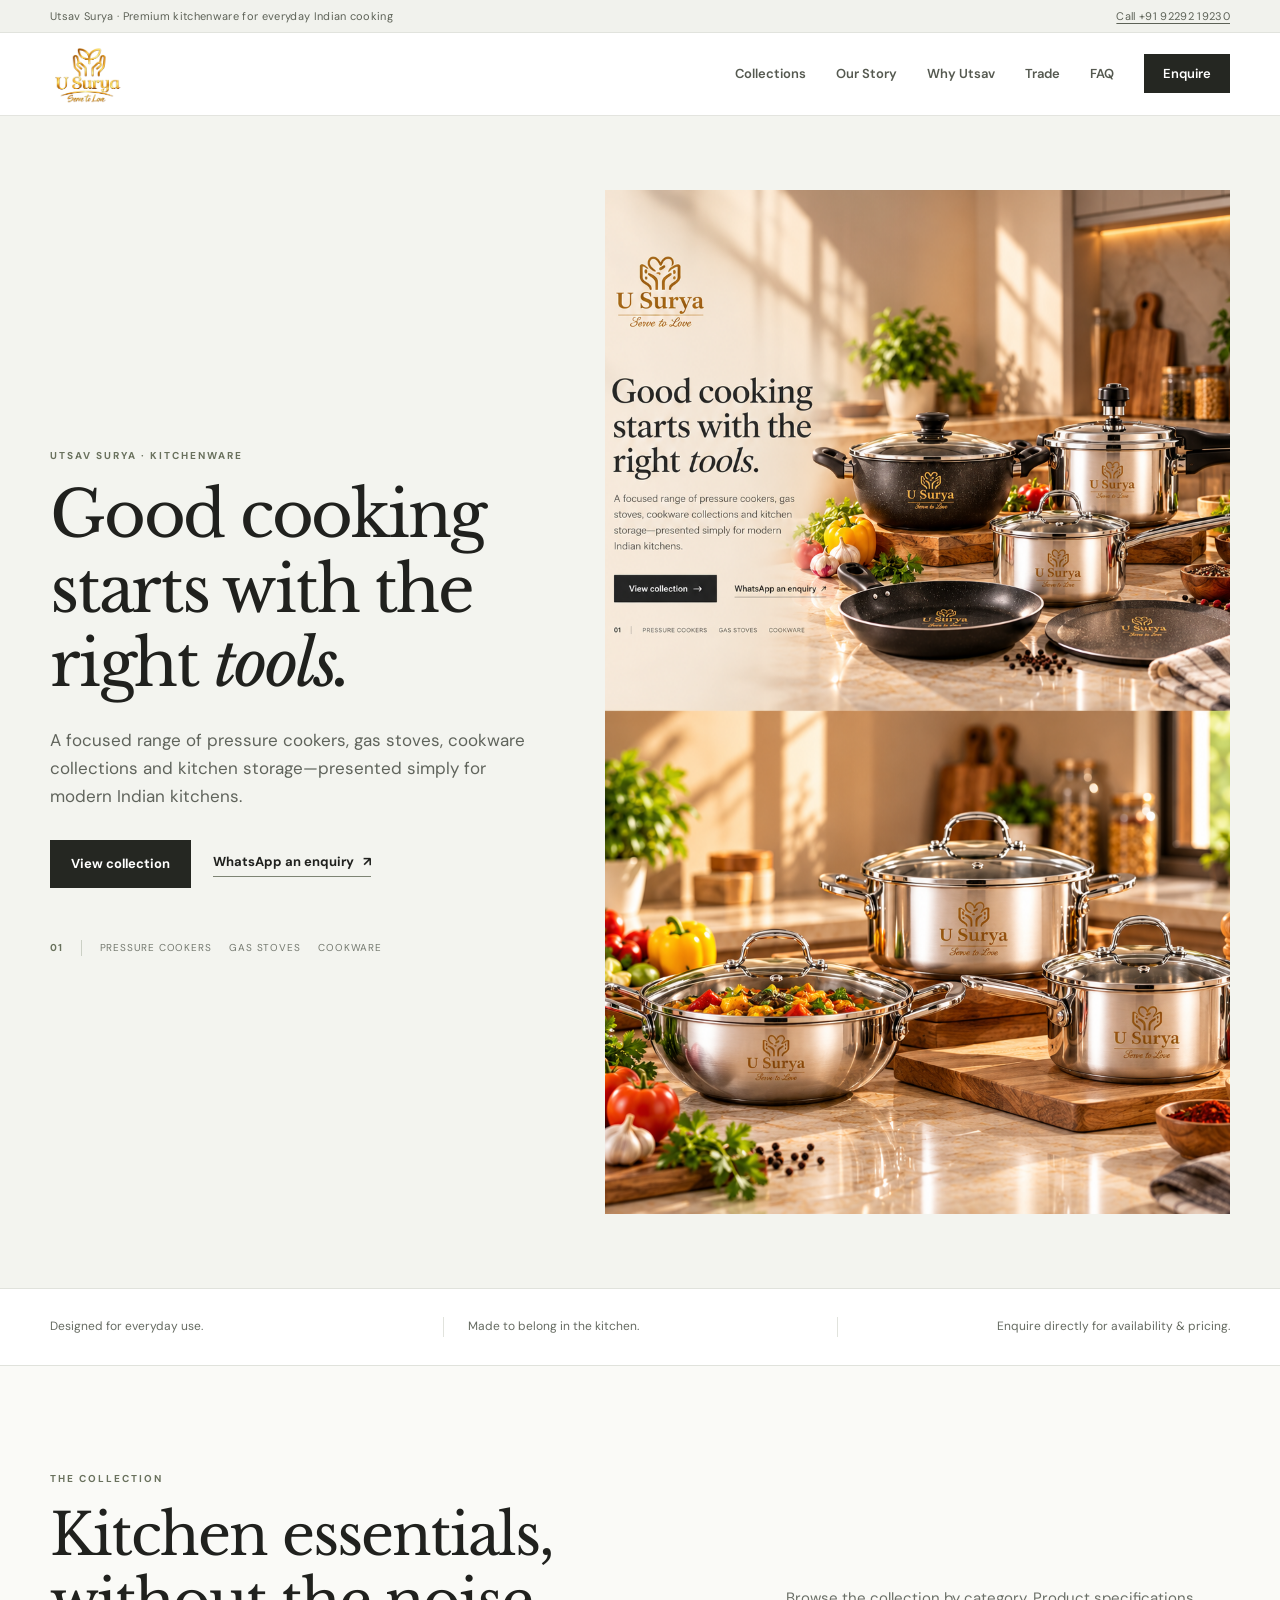
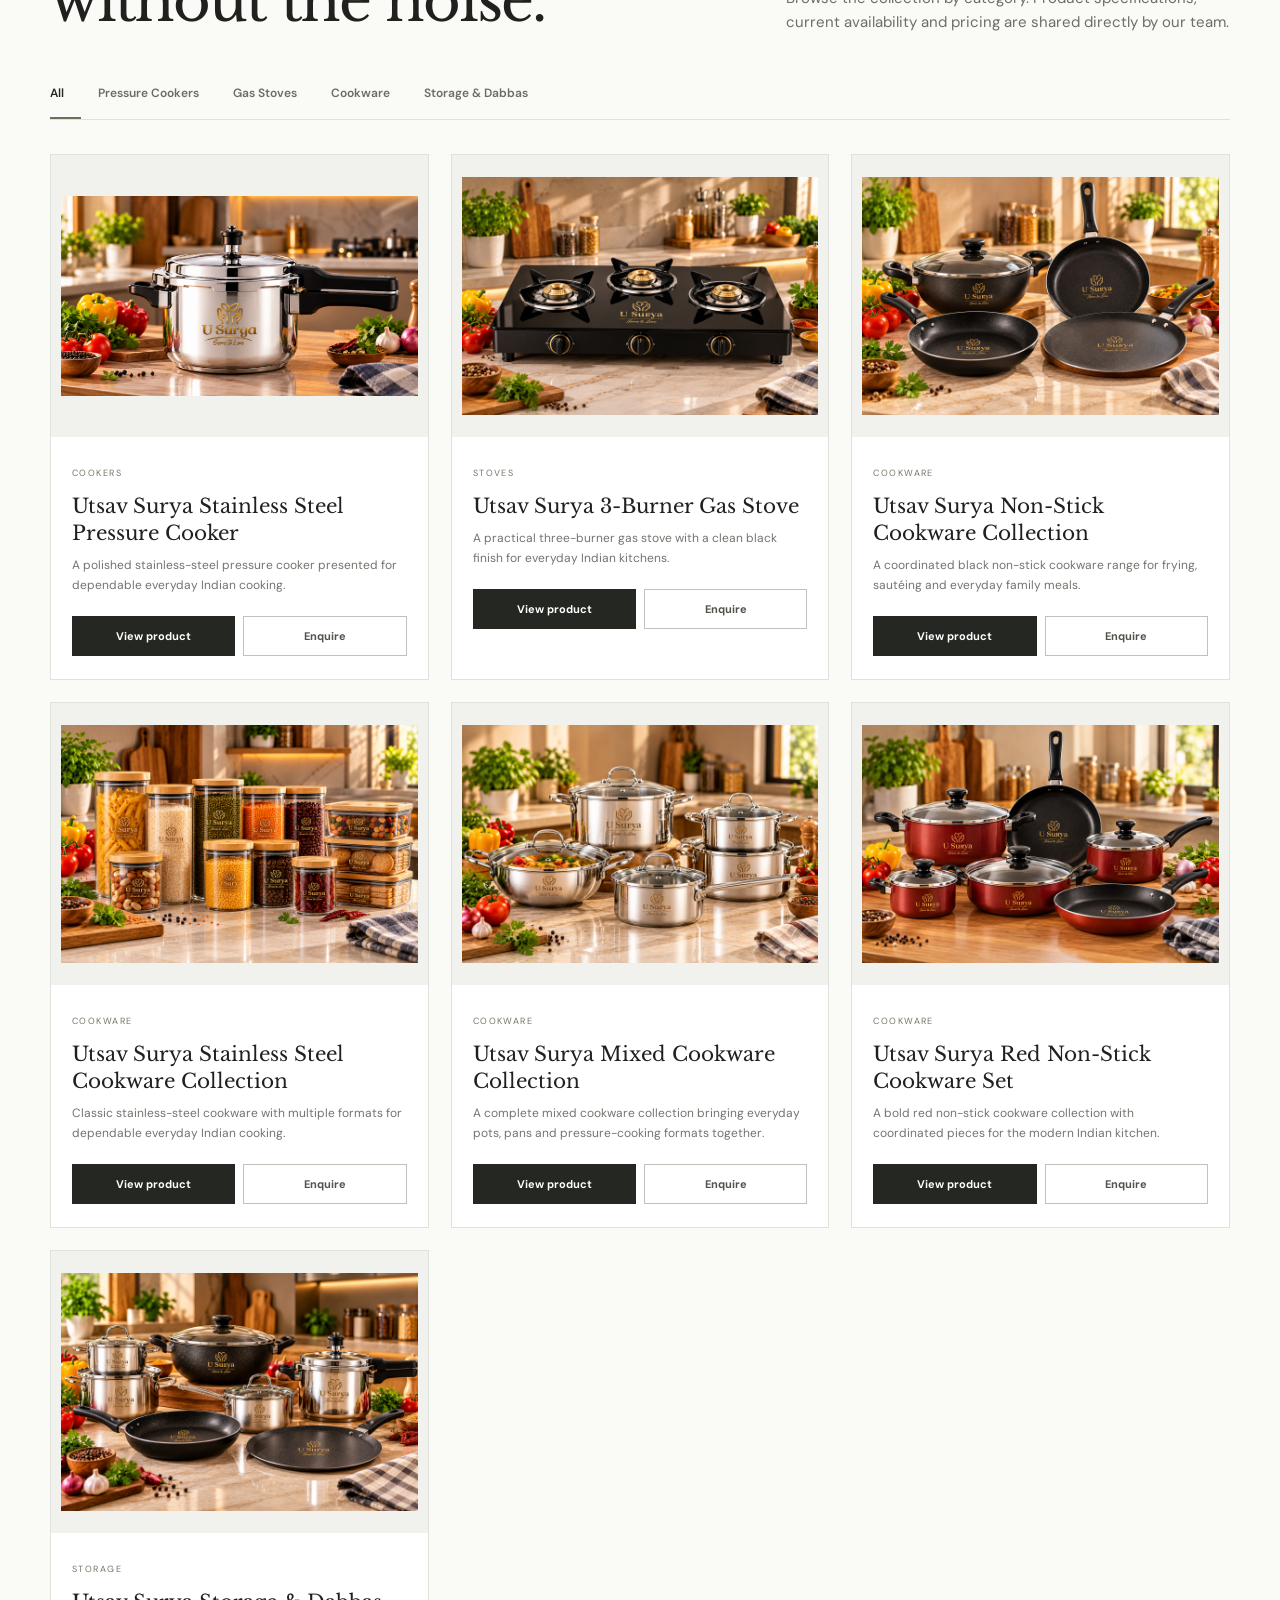
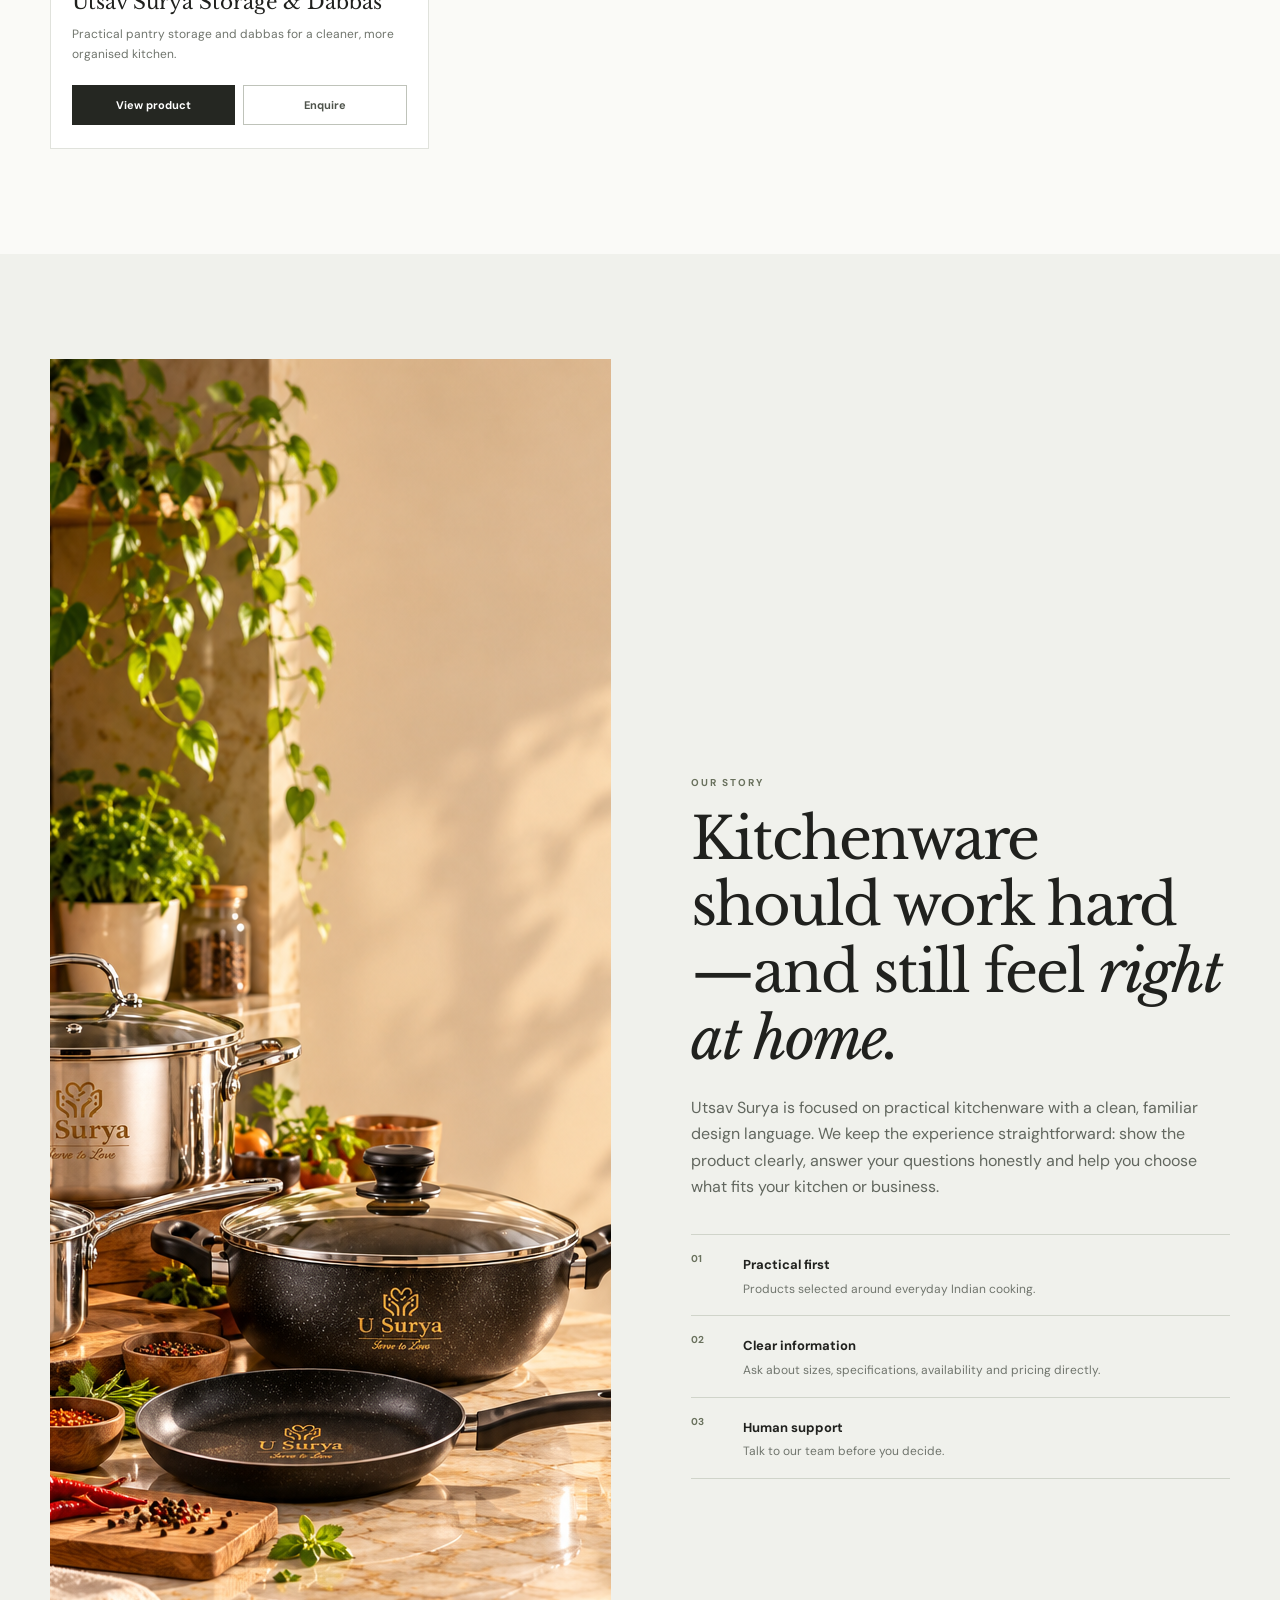
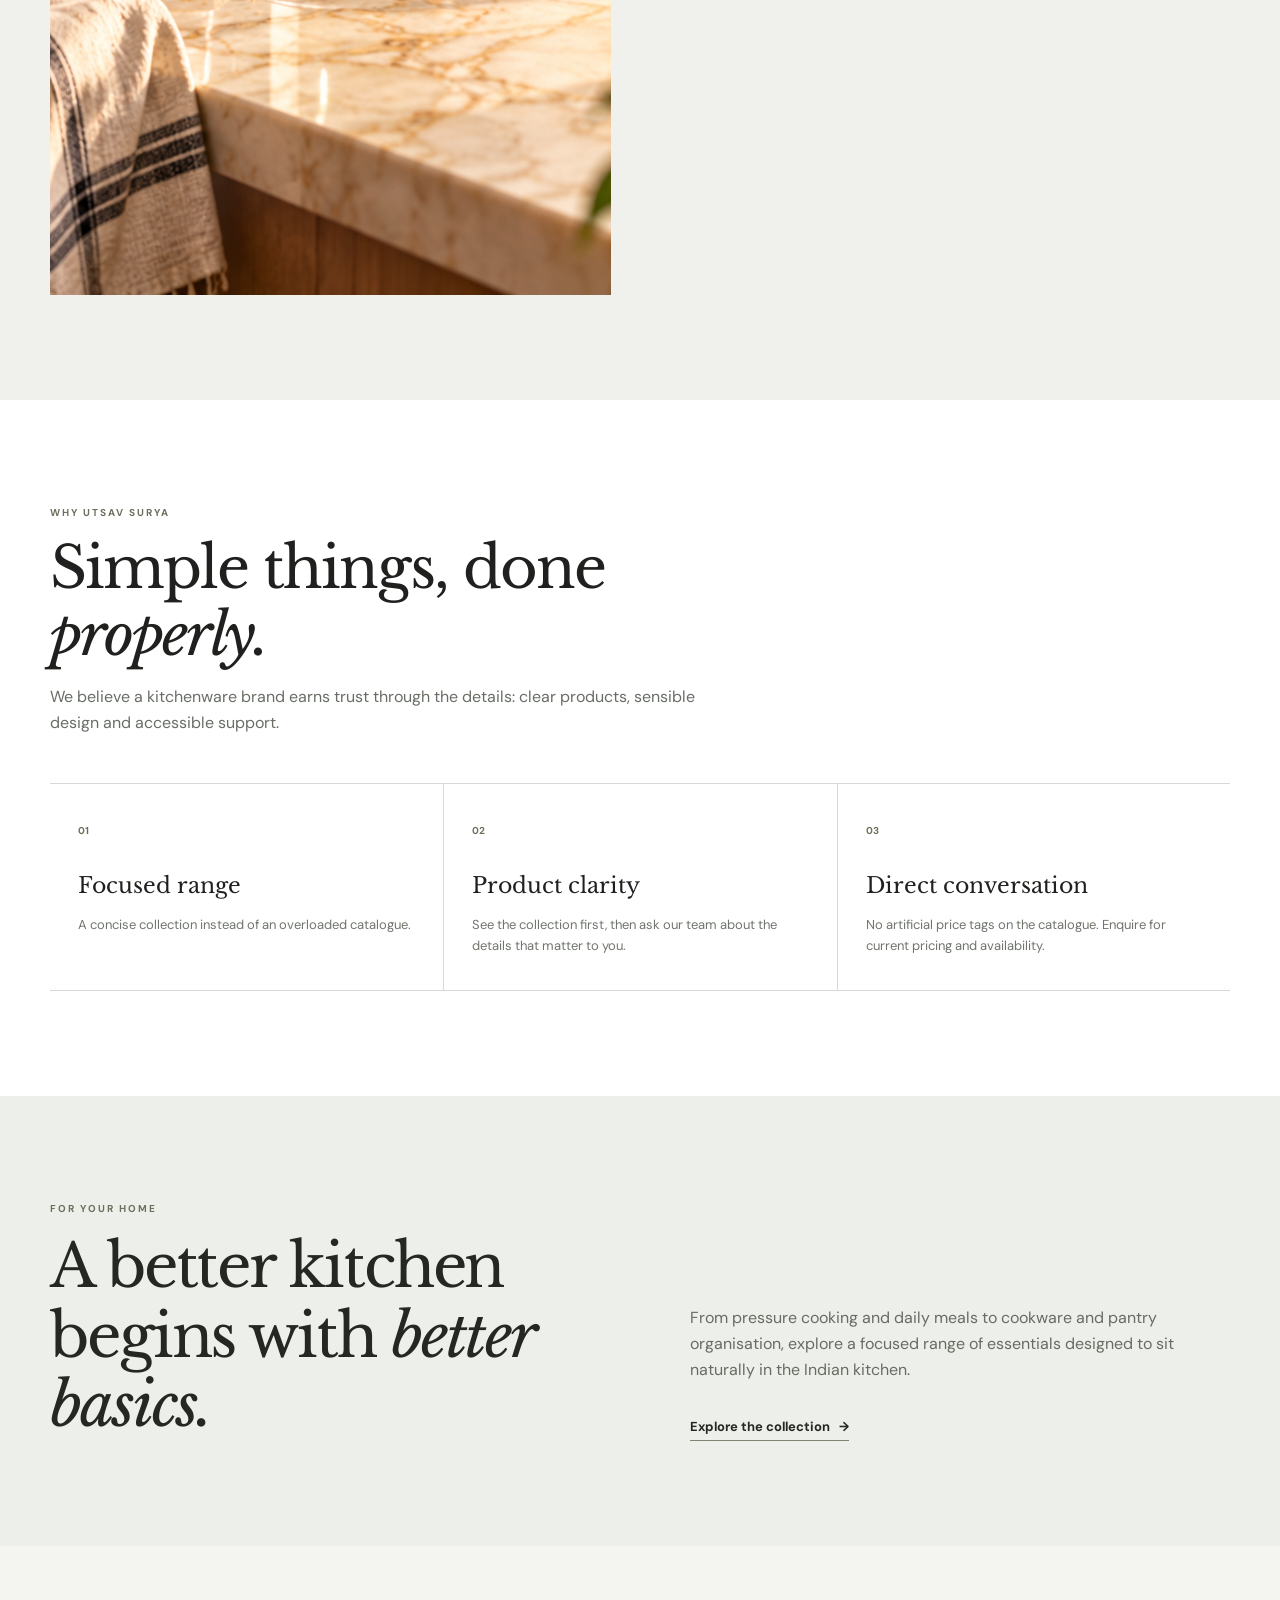
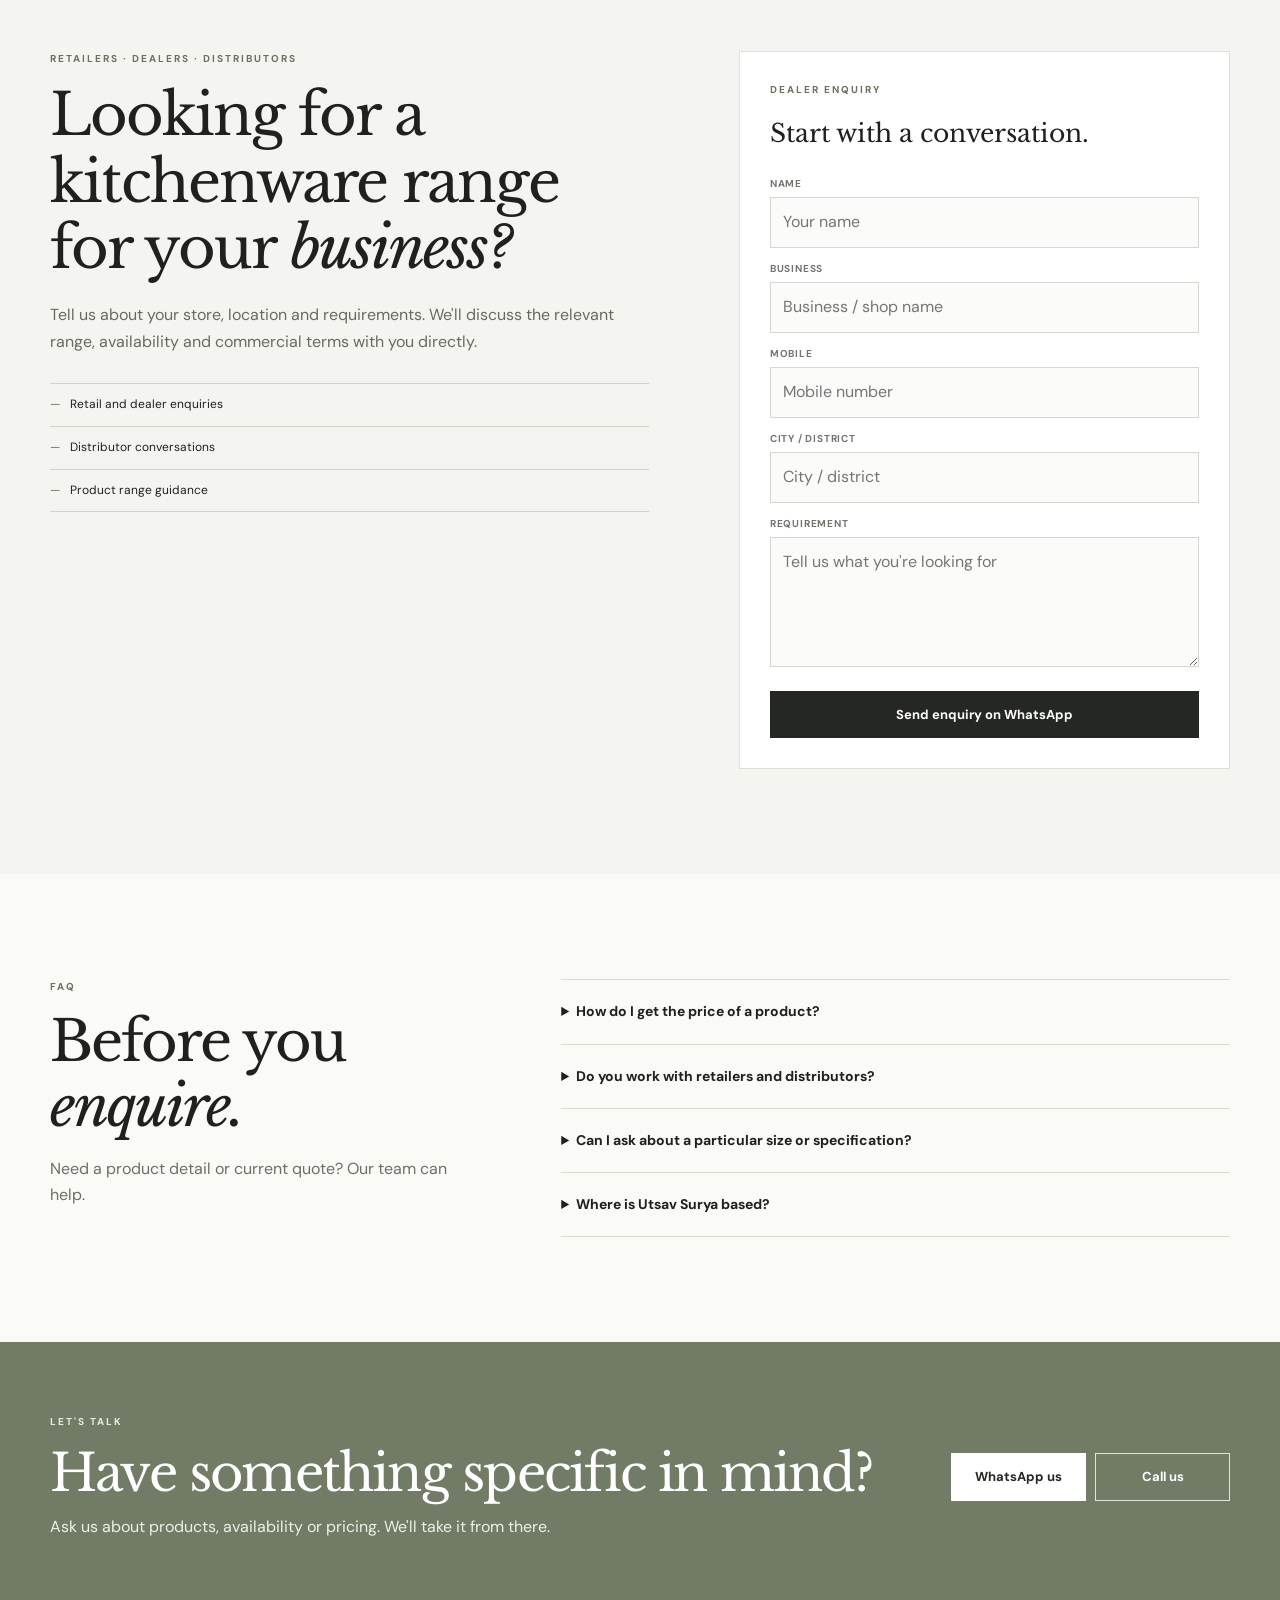
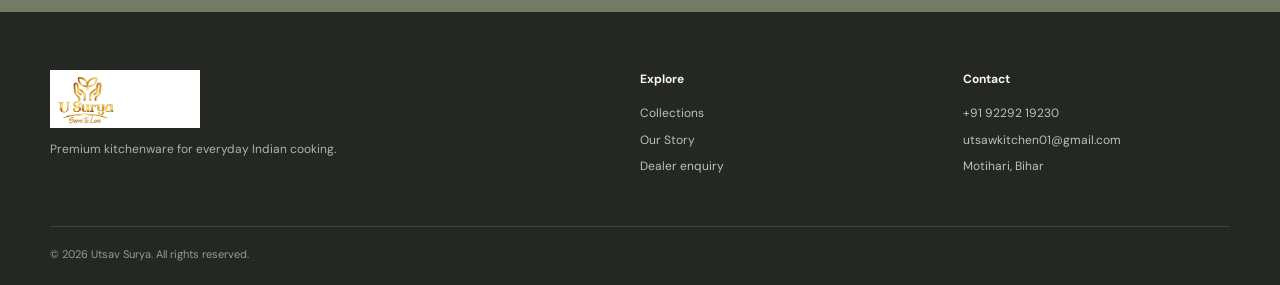
==== commit d15aa681: "perf: prioritize hero and defer below-fold imagery" ====
--- a/index.html
+++ b/index.html
@@ -18,37 +18,38 @@
   <meta property="og:title" content="Utsav Surya | Premium Kitchenware, Cookware & Gas Stoves India">
   <meta property="og:description" content="Discover Utsav Surya pressure cookers, gas stoves, cookware collections and kitchen storage. Enquire directly for product specifications, availability and current pricing.">
   <meta property="og:url" content="https://utsawsurya.com/">
-  <meta property="og:image" content="https://utsawsurya.com/images/file_0000000091888211b5e76f90f55d0920.png">
-  <meta property="og:image:alt" content="Utsav Surya mixed cookware collection in a premium Indian kitchen">
+  <meta property="og:image" content="https://utsawsurya.com/images/file_0000000094e48211a0aa520ecc2e9c82.png">
+  <meta property="og:image:alt" content="Utsav Surya premium cookware collection in a modern Indian kitchen">
   <meta name="twitter:card" content="summary_large_image">
   <meta name="twitter:title" content="Utsav Surya | Premium Kitchenware India">
   <meta name="twitter:description" content="Pressure cookers, gas stoves, cookware collections and kitchen storage from Utsav Surya.">
-  <meta name="twitter:image" content="https://utsawsurya.com/images/file_0000000091888211b5e76f90f55d0920.png">
+  <meta name="twitter:image" content="https://utsawsurya.com/images/file_0000000094e48211a0aa520ecc2e9c82.png">
   <link rel="preconnect" href="https://fonts.googleapis.com">
   <link rel="preconnect" href="https://fonts.gstatic.com" crossorigin>
   <link href="https://fonts.googleapis.com/css2?family=DM+Sans:wght@400;500;600;700&family=Libre+Baskerville:wght@400;700&display=swap" rel="stylesheet">
-  <link rel="stylesheet" href="assets/css/style.css?v=8.0">
+  <link rel="preload" as="image" href="/images/file_0000000094e48211a0aa520ecc2e9c82.png" fetchpriority="high">
+  <link rel="stylesheet" href="assets/css/style.css?v=8.1">
   <script type="application/ld+json">
-  {"@context":"https://schema.org","@graph":[{"@type":"Organization","@id":"https://utsawsurya.com/#organization","name":"Utsav Surya","url":"https://utsawsurya.com/","logo":"https://utsawsurya.com/utsav-surya-logo.png","email":"utsawkitchen01@gmail.com","telephone":"+919229219230"},{"@type":"WebSite","@id":"https://utsawsurya.com/#website","url":"https://utsawsurya.com/","name":"Utsav Surya","publisher":{"@id":"https://utsawsurya.com/#organization"},"inLanguage":"en-IN"},{"@type":"CollectionPage","@id":"https://utsawsurya.com/#collection","url":"https://utsawsurya.com/#products","name":"Utsav Surya Kitchenware Collection","isPartOf":{"@id":"https://utsawsurya.com/#website"}},{"@type":"LocalBusiness","@id":"https://utsawsurya.com/#business","name":"Utsav Surya","image":"https://utsawsurya.com/images/file_0000000091888211b5e76f90f55d0920.png","telephone":"+919229219230","email":"utsawkitchen01@gmail.com","url":"https://utsawsurya.com/","address":{"@type":"PostalAddress","streetAddress":"Near Trends Mall, Arya Samaj Chowk","addressLocality":"Motihari","addressRegion":"Bihar","postalCode":"845401","addressCountry":"IN"},"areaServed":["Motihari","Bihar","India"]}]}
+  {"@context":"https://schema.org","@graph":[{"@type":"Organization","@id":"https://utsawsurya.com/#organization","name":"Utsav Surya","url":"https://utsawsurya.com/","logo":"https://utsawsurya.com/utsav-surya-logo.png","email":"utsawkitchen01@gmail.com","telephone":"+919229219230"},{"@type":"WebSite","@id":"https://utsawsurya.com/#website","url":"https://utsawsurya.com/","name":"Utsav Surya","publisher":{"@id":"https://utsawsurya.com/#organization"},"inLanguage":"en-IN"},{"@type":"CollectionPage","@id":"https://utsawsurya.com/#collection","url":"https://utsawsurya.com/#products","name":"Utsav Surya Kitchenware Collection","isPartOf":{"@id":"https://utsawsurya.com/#website"}},{"@type":"LocalBusiness","@id":"https://utsawsurya.com/#business","name":"Utsav Surya","image":"https://utsawsurya.com/images/file_0000000094e48211a0aa520ecc2e9c82.png","telephone":"+919229219230","email":"utsawkitchen01@gmail.com","url":"https://utsawsurya.com/","address":{"@type":"PostalAddress","streetAddress":"Near Trends Mall, Arya Samaj Chowk","addressLocality":"Motihari","addressRegion":"Bihar","postalCode":"845401","addressCountry":"IN"},"areaServed":["Motihari","Bihar","India"]}]}
   </script>
 </head>
 <body>
   <a class="skip-link" href="#main">Skip to content</a>
   <div class="topline"><div class="container topline-inner"><span>Utsav Surya · Premium kitchenware for everyday Indian cooking</span><a href="tel:+919229219230">Call +91 92292 19230</a></div></div>
-  <header class="site-header"><nav class="nav container" aria-label="Primary navigation"><a class="brand" href="#hero" aria-label="Utsav Surya home"><img src="utsav-surya-logo.png" alt="Utsav Surya logo" class="logo" width="1412" height="273"></a><button class="nav-toggle" id="navToggle" aria-label="Open menu" aria-controls="navLinks" aria-expanded="false">☰</button><ul class="nav-links" id="navLinks"><li><a href="#products">Collections</a></li><li><a href="#about">Our Story</a></li><li><a href="#quality">Why Utsav</a></li><li><a href="#dealers">Trade</a></li><li><a href="#faq">FAQ</a></li><li><a class="nav-cta" href="#contact">Enquire</a></li></ul></nav></header>
+  <header class="site-header"><nav class="nav container" aria-label="Primary navigation"><a class="brand" href="#hero" aria-label="Utsav Surya home"><img src="utsav-surya-logo.png" alt="Utsav Surya logo" class="logo" width="1412" height="273" decoding="async"></a><button class="nav-toggle" id="navToggle" aria-label="Open menu" aria-controls="navLinks" aria-expanded="false">☰</button><ul class="nav-links" id="navLinks"><li><a href="#products">Collections</a></li><li><a href="#about">Our Story</a></li><li><a href="#quality">Why Utsav</a></li><li><a href="#dealers">Trade</a></li><li><a href="#faq">FAQ</a></li><li><a class="nav-cta" href="#contact">Enquire</a></li></ul></nav></header>
   <main id="main">
-    <section id="hero" class="hero"><div class="container hero-grid"><div class="hero-copy"><p class="kicker">UTSAV SURYA · KITCHENWARE</p><h1>Good cooking starts with the right <i>tools.</i></h1><p class="hero-lead">A focused range of pressure cookers, gas stoves, cookware collections and kitchen storage—presented simply for modern Indian kitchens.</p><div class="hero-actions"><a class="btn btn-dark" href="#products">View collection</a><a class="plain-link" href="https://wa.me/919229219230?text=Hello%20Utsav%20Surya%2C%20I%27d%20like%20to%20enquire%20about%20your%20kitchenware." target="_blank" rel="noopener noreferrer">WhatsApp an enquiry <span>↗</span></a></div><div class="hero-index"><span>01</span><span>Pressure cookers</span><span>Gas stoves</span><span>Cookware</span></div></div><div class="hero-media"><img src="images/file_0000000091888211b5e76f90f55d0920.png" alt="Utsav Surya mixed cookware collection in a premium Indian kitchen" fetchpriority="high" width="1536" height="1024"></div></div></section>
+    <section id="hero" class="hero"><div class="container hero-grid"><div class="hero-copy"><p class="kicker">UTSAV SURYA · KITCHENWARE</p><h1>Good cooking starts with the right <i>tools.</i></h1><p class="hero-lead">A focused range of pressure cookers, gas stoves, cookware collections and kitchen storage—presented simply for modern Indian kitchens.</p><div class="hero-actions"><a class="btn btn-dark" href="#products">View collection</a><a class="plain-link" href="https://wa.me/919229219230?text=Hello%20Utsav%20Surya%2C%20I%27d%20like%20to%20enquire%20about%20your%20kitchenware." target="_blank" rel="noopener noreferrer">WhatsApp an enquiry <span>↗</span></a></div><div class="hero-index"><span>01</span><span>Pressure cookers</span><span>Gas stoves</span><span>Cookware</span></div></div><div class="hero-media"><img src="images/file_0000000094e48211a0aa520ecc2e9c82.png" alt="Utsav Surya premium cookware collection in a modern Indian kitchen" loading="eager" fetchpriority="high" decoding="async" width="1536" height="1024" sizes="(max-width: 850px) 100vw, 55vw"></div></div></section>
     <section class="intro-rule"><div class="container intro-rule-inner"><p>Designed for everyday use.</p><p>Made to belong in the kitchen.</p><p>Enquire directly for availability &amp; pricing.</p></div></section>
     <section id="products" class="section products-section"><div class="container"><div class="section-heading"><div><p class="kicker">THE COLLECTION</p><h2>Kitchen essentials, without the noise.</h2></div><p>Browse the collection by category. Product specifications, current availability and pricing are shared directly by our team.</p></div><div class="category-pills" role="tablist" aria-label="Product categories"><button class="pill active" data-category="all">All</button><button class="pill" data-category="cookers">Pressure Cookers</button><button class="pill" data-category="stoves">Gas Stoves</button><button class="pill" data-category="cookware">Cookware</button><button class="pill" data-category="storage">Storage &amp; Dabbas</button></div><div class="products-grid" id="productsGrid"></div></div></section>
-    <section id="about" class="section story"><div class="container story-grid"><div class="story-media"><img src="images/file_00000000549482119dc37304baa357e1.png" alt="Utsav Surya pantry storage and dabbas for an organised kitchen" loading="lazy" width="1536" height="1024"></div><div class="story-copy"><p class="kicker">OUR STORY</p><h2>Kitchenware should work hard—and still feel <i>right at home.</i></h2><p>Utsav Surya is focused on practical kitchenware with a clean, familiar design language. We keep the experience straightforward: show the product clearly, answer your questions honestly and help you choose what fits your kitchen or business.</p><div class="story-list"><div><span>01</span><div><strong>Practical first</strong><p>Products selected around everyday Indian cooking.</p></div></div><div><span>02</span><div><strong>Clear information</strong><p>Ask about sizes, specifications, availability and pricing directly.</p></div></div><div><span>03</span><div><strong>Human support</strong><p>Talk to our team before you decide.</p></div></div></div></div></div></section>
+    <section id="about" class="section story"><div class="container story-grid"><div class="story-media"><img src="images/file_0000000073c882118707ee79c6b464c9.png" alt="Utsav Surya cookware collection styled in a warm premium kitchen" loading="lazy" decoding="async" fetchpriority="low" width="1024" height="1536" sizes="(max-width: 850px) 100vw, 50vw"></div><div class="story-copy"><p class="kicker">OUR STORY</p><h2>Kitchenware should work hard—and still feel <i>right at home.</i></h2><p>Utsav Surya is focused on practical kitchenware with a clean, familiar design language. We keep the experience straightforward: show the product clearly, answer your questions honestly and help you choose what fits your kitchen or business.</p><div class="story-list"><div><span>01</span><div><strong>Practical first</strong><p>Products selected around everyday Indian cooking.</p></div></div><div><span>02</span><div><strong>Clear information</strong><p>Ask about sizes, specifications, availability and pricing directly.</p></div></div><div><span>03</span><div><strong>Human support</strong><p>Talk to our team before you decide.</p></div></div></div></div></div></section>
     <section id="quality" class="section quality"><div class="container"><div class="quality-head"><p class="kicker">WHY UTSAV SURYA</p><h2>Simple things, done <i>properly.</i></h2><p>We believe a kitchenware brand earns trust through the details: clear products, sensible design and accessible support.</p></div><div class="quality-grid"><article><span>01</span><h3>Focused range</h3><p>A concise collection instead of an overloaded catalogue.</p></article><article><span>02</span><h3>Product clarity</h3><p>See the collection first, then ask our team about the details that matter to you.</p></article><article><span>03</span><h3>Direct conversation</h3><p>No artificial price tags on the catalogue. Enquire for current pricing and availability.</p></article></div></div></section>
     <section class="editorial"><div class="container editorial-grid"><div><p class="kicker">FOR YOUR HOME</p><h2>A better kitchen begins with <i>better basics.</i></h2></div><div><p>From pressure cooking and daily meals to cookware and pantry organisation, explore a focused range of essentials designed to sit naturally in the Indian kitchen.</p><a class="plain-link light" href="#products">Explore the collection <span>→</span></a></div></div></section>
     <section id="dealers" class="section dealer"><div class="container dealer-grid"><div class="dealer-copy"><p class="kicker">RETAILERS · DEALERS · DISTRIBUTORS</p><h2>Looking for a kitchenware range for your <i>business?</i></h2><p>Tell us about your store, location and requirements. We'll discuss the relevant range, availability and commercial terms with you directly.</p><ul><li>Retail and dealer enquiries</li><li>Distributor conversations</li><li>Product range guidance</li></ul></div><div class="enquiry-card"><p class="kicker">DEALER ENQUIRY</p><h3>Start with a conversation.</h3><form id="dealerForm"><label><span>Name</span><input name="name" required autocomplete="name" placeholder="Your name"></label><label><span>Business</span><input name="company" required autocomplete="organization" placeholder="Business / shop name"></label><label><span>Mobile</span><input name="phone" required type="tel" autocomplete="tel" placeholder="Mobile number"></label><label><span>City / district</span><input name="city" autocomplete="address-level2" placeholder="City / district"></label><label><span>Requirement</span><textarea name="message" rows="4" placeholder="Tell us what you're looking for"></textarea></label><button class="btn btn-dark" type="submit">Send enquiry on WhatsApp</button></form></div></div></section>
     <section id="faq" class="section faq"><div class="container faq-grid"><div><p class="kicker">FAQ</p><h2>Before you <i>enquire.</i></h2><p>Need a product detail or current quote? Our team can help.</p></div><div class="faq-list"><details><summary>How do I get the price of a product?</summary><p>Use the product enquiry button, WhatsApp us or call. We'll share the current price and availability directly.</p></details><details><summary>Do you work with retailers and distributors?</summary><p>Yes. Retailer, dealer and distributor enquiries are welcome. Share your business details through the enquiry form.</p></details><details><summary>Can I ask about a particular size or specification?</summary><p>Yes. Mention the product and what you need in your enquiry and our team will respond with the available information.</p></details><details><summary>Where is Utsav Surya based?</summary><p>Utsav Surya is based in Motihari, Bihar and can discuss customer and business enquiries across India.</p></details></div></div></section>
     <section id="contact" class="contact"><div class="container contact-inner"><div><p class="kicker">LET'S TALK</p><h2>Have something specific in mind?</h2><p>Ask us about products, availability or pricing. We'll take it from there.</p></div><div class="contact-actions"><a class="btn btn-light" href="https://wa.me/919229219230?text=Hello%20Utsav%20Surya%2C%20I%27d%20like%20to%20discuss%20your%20kitchenware." target="_blank" rel="noopener noreferrer">WhatsApp us</a><a class="btn btn-outline-light" href="tel:+919229219230">Call us</a></div></div></section>
   </main>
-  <footer><div class="container footer-grid"><div><img src="utsav-surya-logo.png" alt="Utsav Surya logo" class="footer-logo" width="1412" height="273"><p>Premium kitchenware for everyday Indian cooking.</p></div><div><strong>Explore</strong><a href="#products">Collections</a><a href="#about">Our Story</a><a href="#dealers">Dealer enquiry</a></div><div><strong>Contact</strong><a href="tel:+919229219230">+91 92292 19230</a><a href="mailto:utsawkitchen01@gmail.com">utsawkitchen01@gmail.com</a><span>Motihari, Bihar</span></div></div><div class="container copyright">© <span id="year"></span> Utsav Surya. All rights reserved.</div></footer>
+  <footer><div class="container footer-grid"><div><img src="utsav-surya-logo.png" alt="Utsav Surya logo" class="footer-logo" width="1412" height="273" loading="lazy" decoding="async"><p>Premium kitchenware for everyday Indian cooking.</p></div><div><strong>Explore</strong><a href="#products">Collections</a><a href="#about">Our Story</a><a href="#dealers">Dealer enquiry</a></div><div><strong>Contact</strong><a href="tel:+919229219230">+91 92292 19230</a><a href="mailto:utsawkitchen01@gmail.com">utsawkitchen01@gmail.com</a><span>Motihari, Bihar</span></div></div><div class="container copyright">© <span id="year"></span> Utsav Surya. All rights reserved.</div></footer>
   <div class="quick-modal" id="quickView" aria-hidden="true"><div class="modal-backdrop" data-close></div><div class="modal-card" role="dialog" aria-modal="true" aria-label="Product details"><button class="modal-close" data-close aria-label="Close product details">×</button><div id="quickViewContent"></div></div></div>
-  <script src="assets/js/main.js?v=8.0" defer></script>
+  <script src="assets/js/main.js?v=8.1" defer></script>
 </body>
 </html>
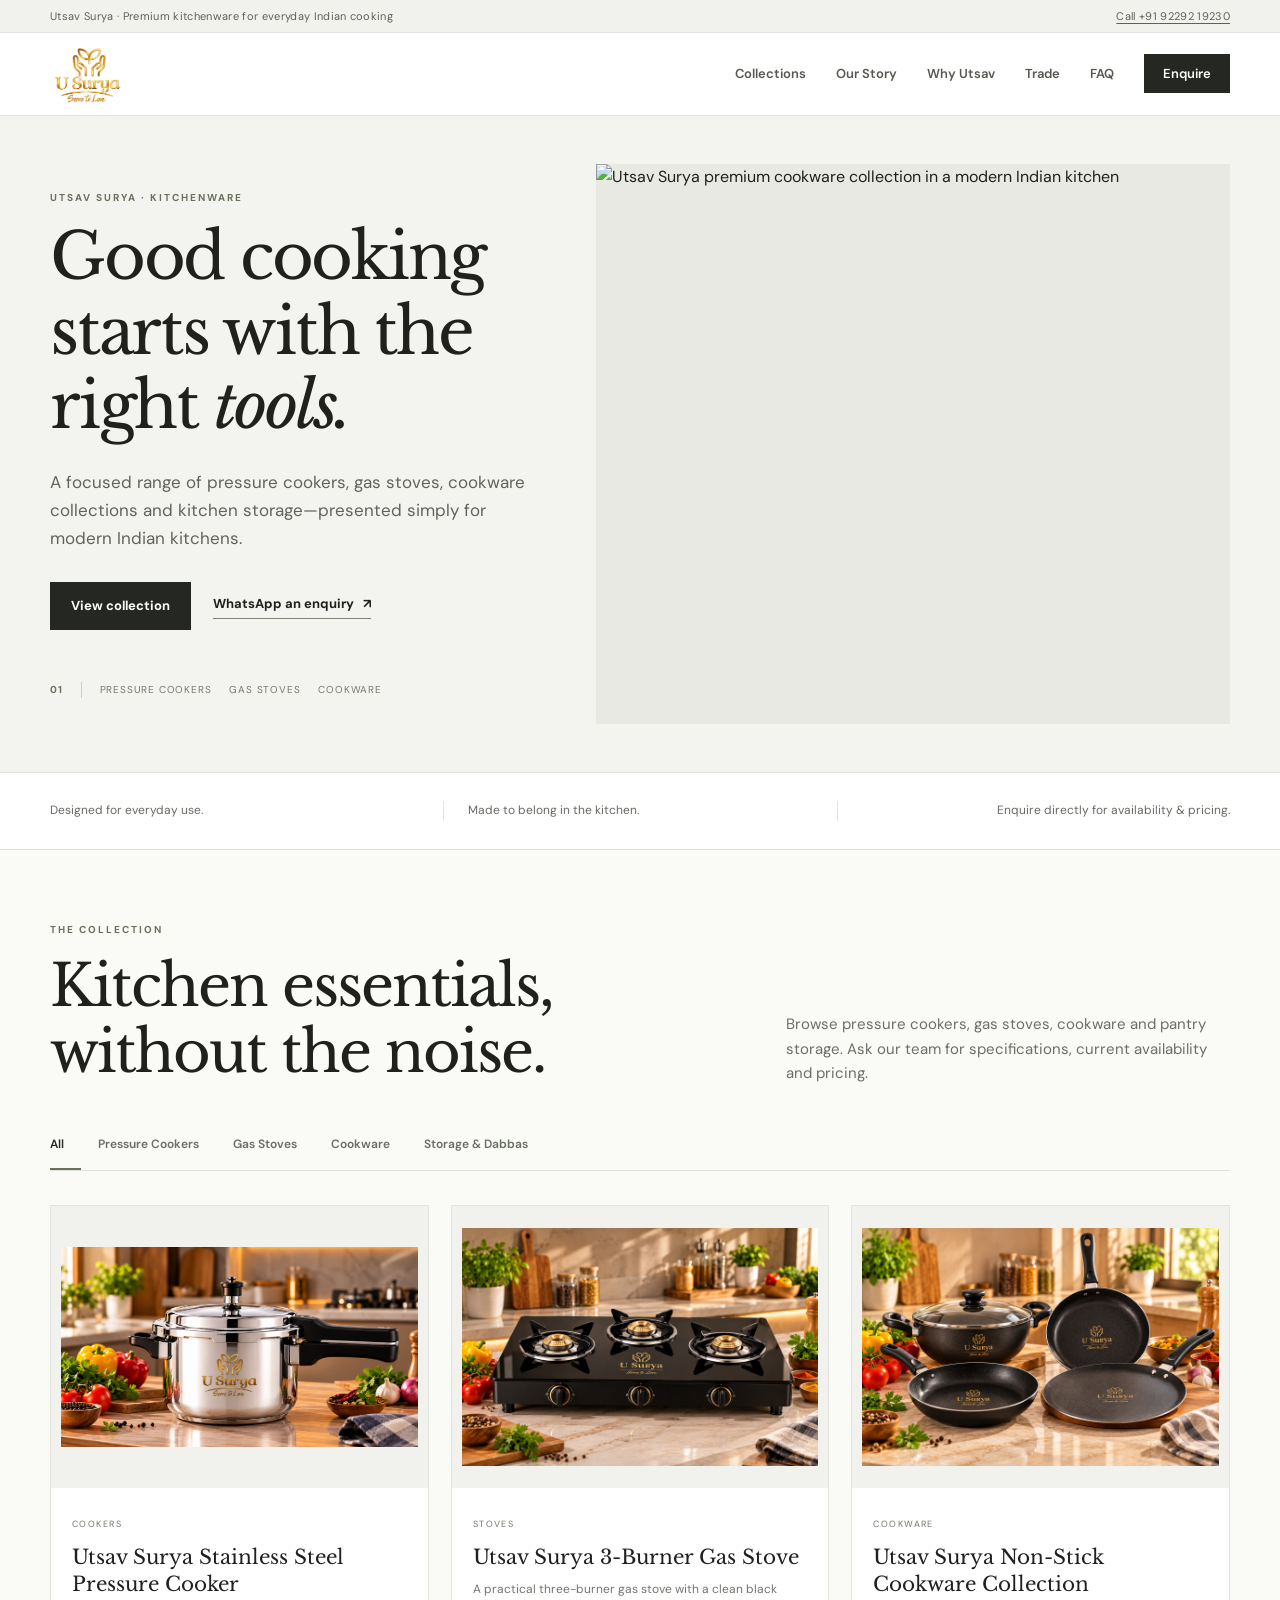
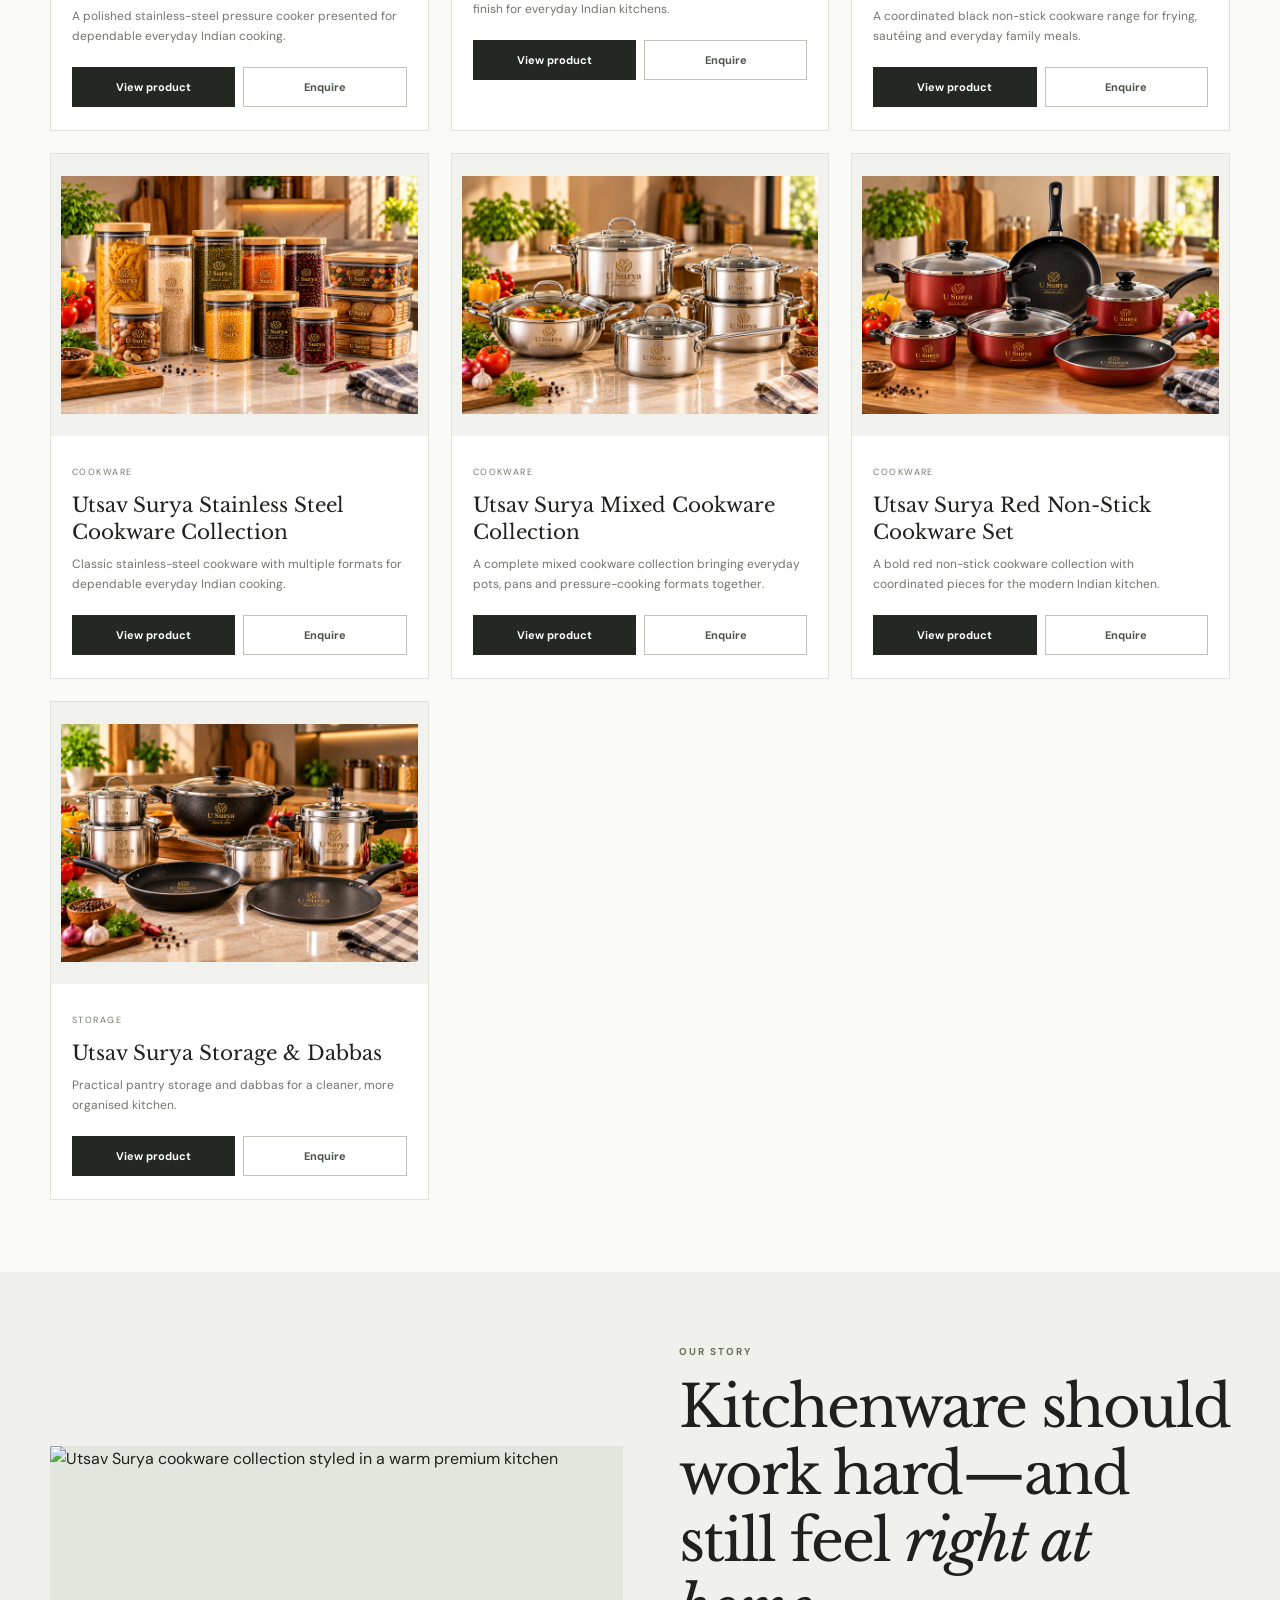
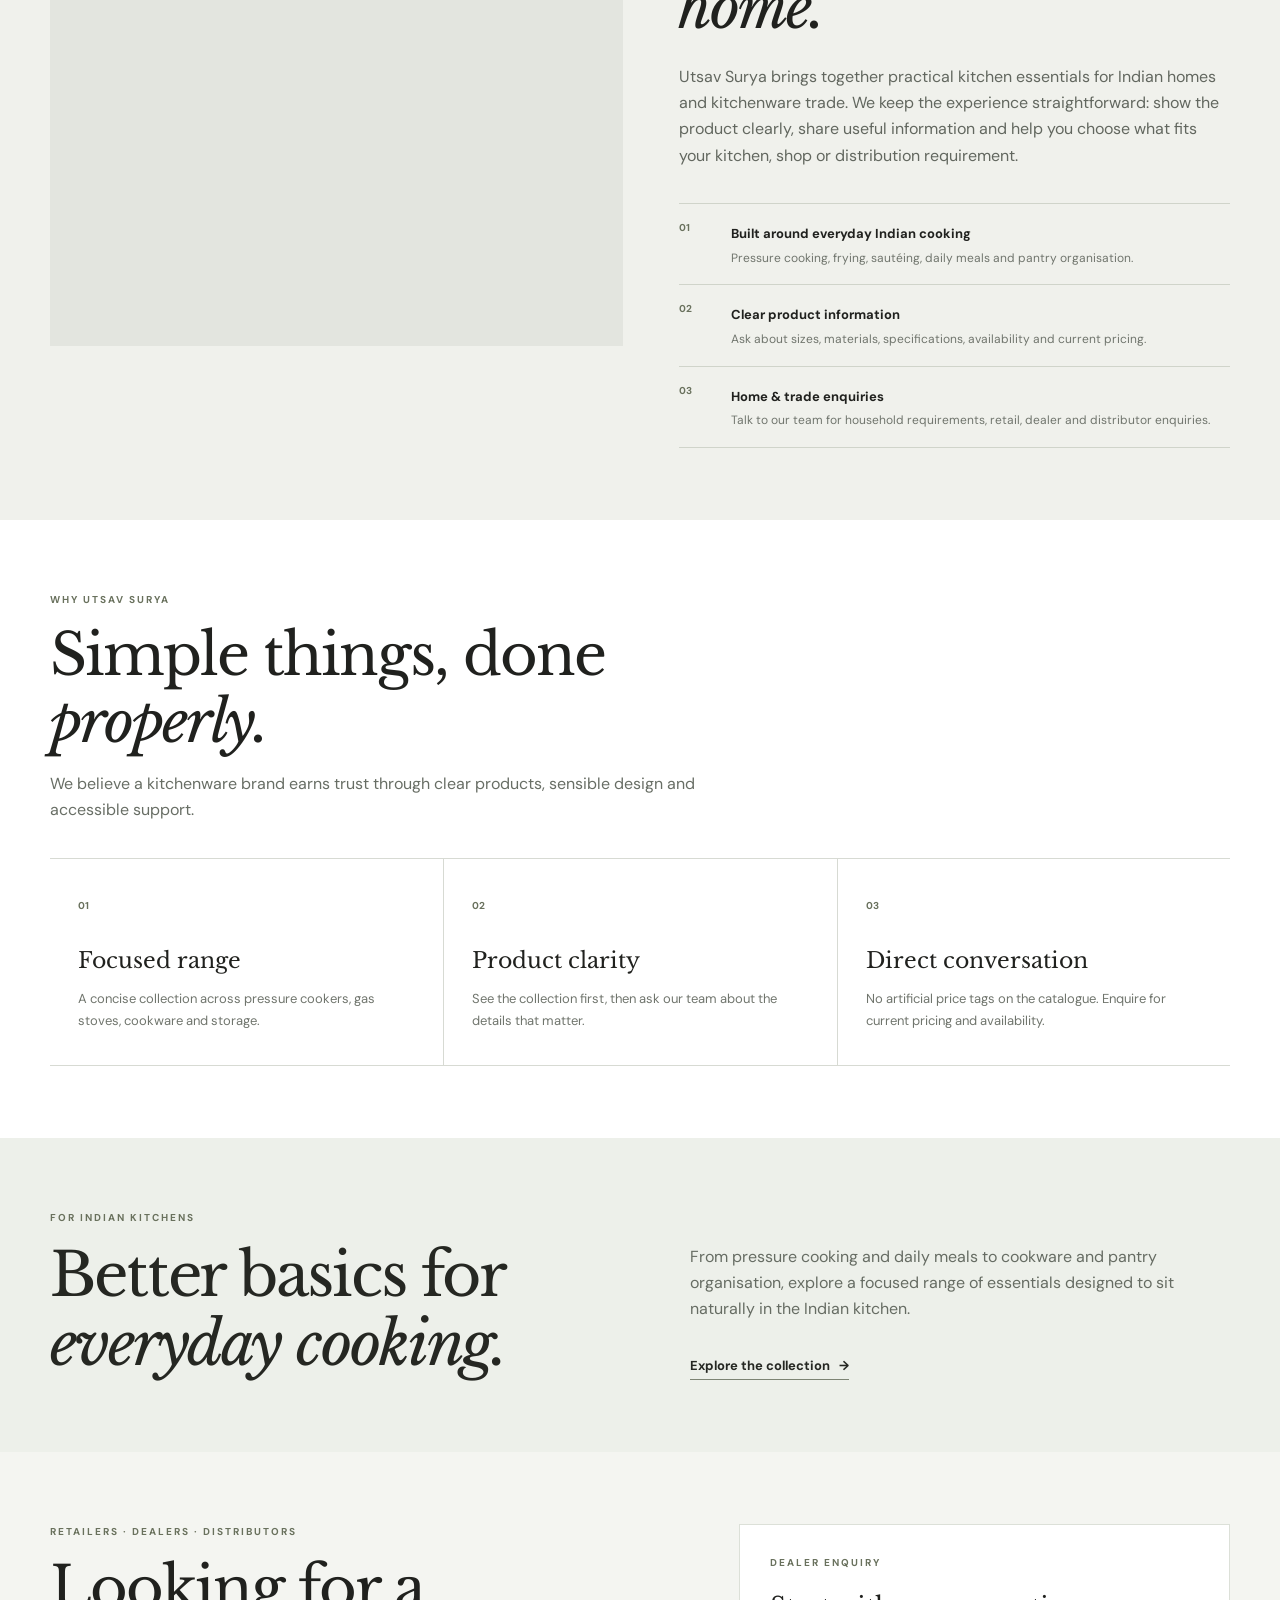
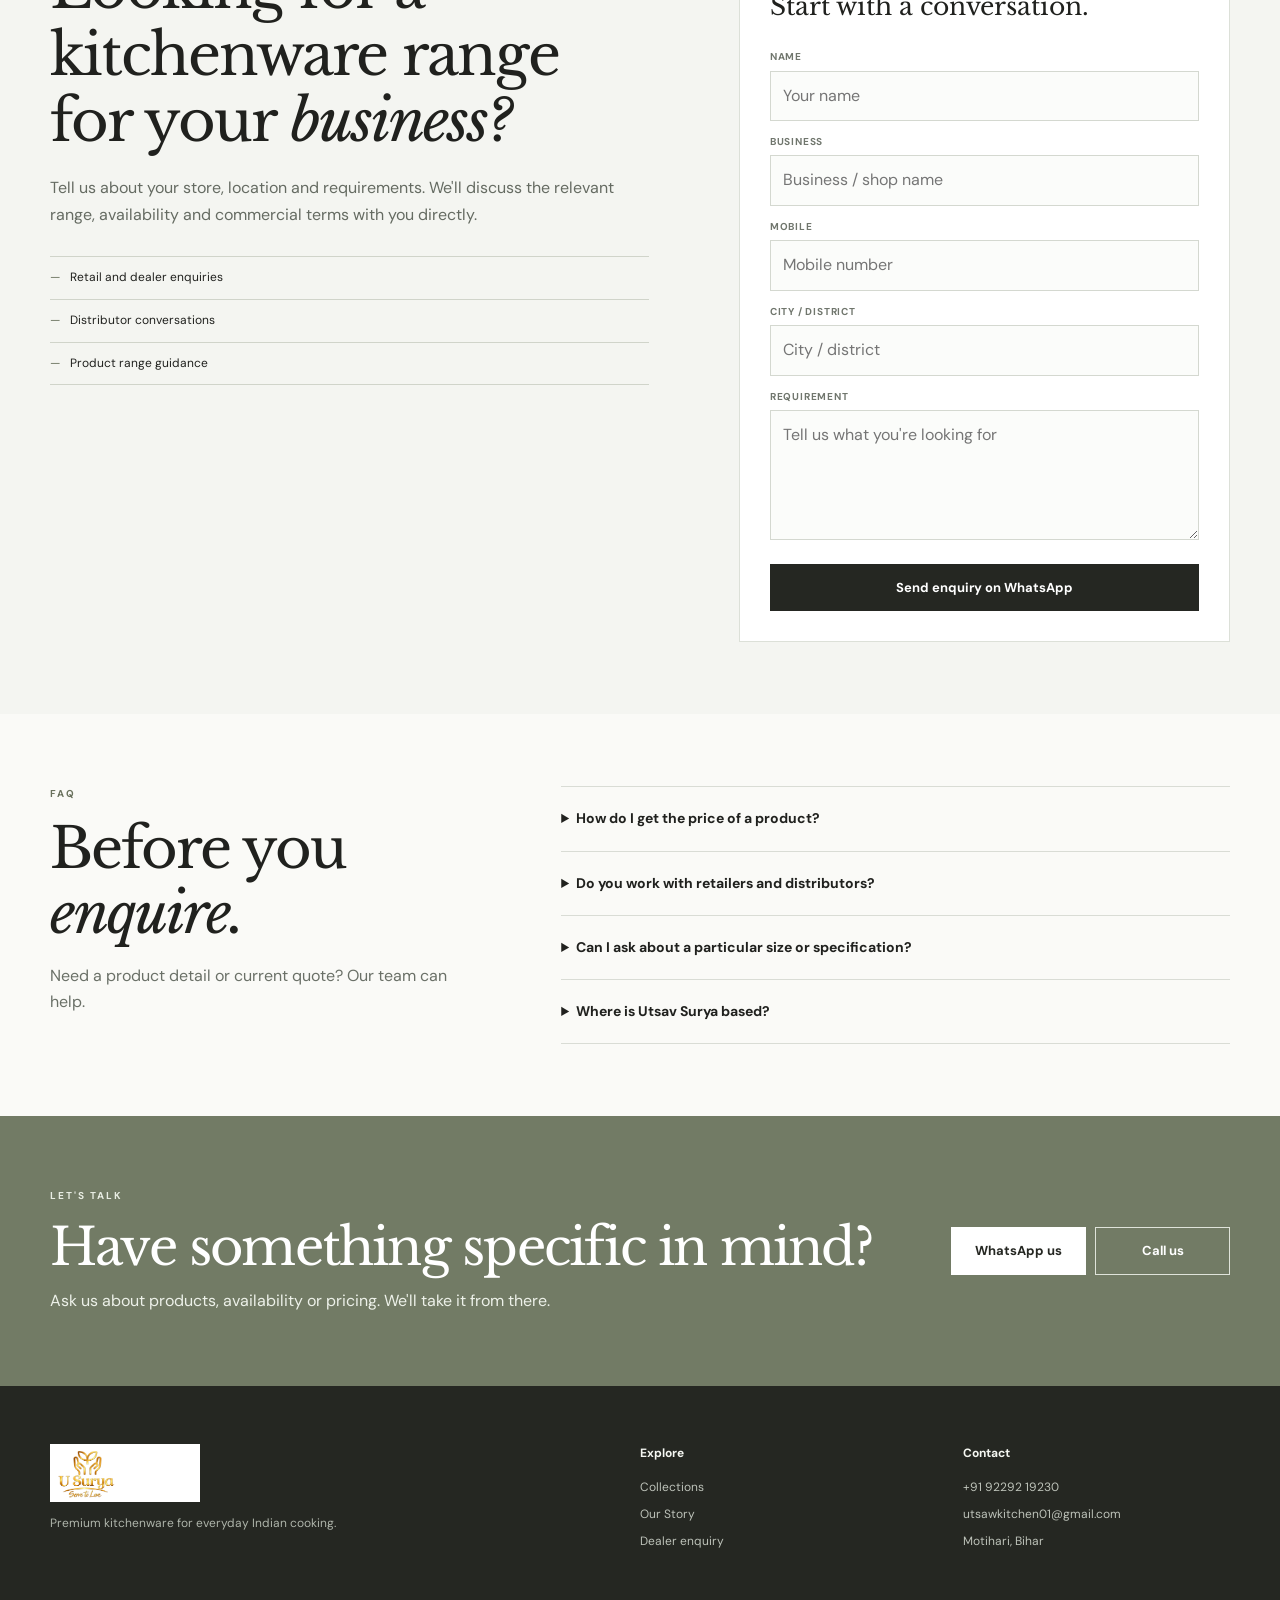
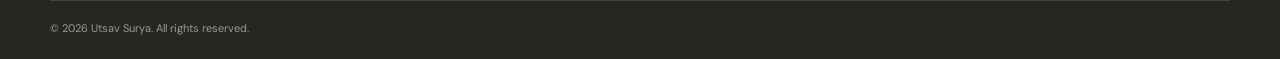
==== commit 09a98ba2: "perf: prioritize optimized hero and compact storefront" ====
--- a/index.html
+++ b/index.html
@@ -4,8 +4,8 @@
   <meta charset="utf-8">
   <meta name="viewport" content="width=device-width, initial-scale=1">
   <title>Utsav Surya | Premium Kitchenware, Cookware & Gas Stoves India</title>
-  <meta name="description" content="Explore Utsav Surya kitchenware: pressure cookers, 3-burner gas stoves, non-stick and stainless-steel cookware, mixed cookware sets and pantry storage. Enquire for specifications, availability and current pricing.">
-  <meta name="keywords" content="Utsav Surya, kitchenware India, cookware India, pressure cooker, stainless steel cookware, non stick cookware, cookware set, gas stove, 3 burner gas stove, kitchen storage, dabbas, kitchenware Bihar, kitchenware Motihari">
+  <meta name="description" content="Explore Utsav Surya kitchenware in India: stainless-steel pressure cookers, 3-burner gas stoves, non-stick and stainless-steel cookware, pantry storage and dealer ranges. Enquire directly for specifications, availability and current pricing.">
+  <meta name="keywords" content="Utsav Surya, kitchenware India, cookware India, pressure cooker, stainless steel cookware, non stick cookware, cookware set, gas stove, 3 burner gas stove, kitchen storage, dabbas, kitchenware Bihar, kitchenware Motihari, kitchenware dealer India">
   <meta name="author" content="Utsav Surya">
   <meta name="robots" content="index, follow, max-image-preview:large, max-snippet:-1, max-video-preview:-1">
   <meta name="theme-color" content="#fafaf7">
@@ -27,10 +27,11 @@
   <link rel="preconnect" href="https://fonts.googleapis.com">
   <link rel="preconnect" href="https://fonts.gstatic.com" crossorigin>
   <link href="https://fonts.googleapis.com/css2?family=DM+Sans:wght@400;500;600;700&family=Libre+Baskerville:wght@400;700&display=swap" rel="stylesheet">
-  <link rel="preload" as="image" href="/images/file_0000000094e48211a0aa520ecc2e9c82.png" fetchpriority="high">
-  <link rel="stylesheet" href="assets/css/style.css?v=8.1">
+  <link rel="preload" as="image" href="https://images.weserv.nl/?url=raw.githubusercontent.com%2Fgaurav231007%2Futsawsurya%2Ffix%2Flogo-favicon%2Fimages%2Ffile_0000000094e48211a0aa520ecc2e9c82.png%26w=1536%26output=webp%26q=78" fetchpriority="high" type="image/webp">
+  <link rel="stylesheet" href="assets/css/style.css?v=8.2">
+  <link rel="stylesheet" href="assets/css/performance.css?v=1.0">
   <script type="application/ld+json">
-  {"@context":"https://schema.org","@graph":[{"@type":"Organization","@id":"https://utsawsurya.com/#organization","name":"Utsav Surya","url":"https://utsawsurya.com/","logo":"https://utsawsurya.com/utsav-surya-logo.png","email":"utsawkitchen01@gmail.com","telephone":"+919229219230"},{"@type":"WebSite","@id":"https://utsawsurya.com/#website","url":"https://utsawsurya.com/","name":"Utsav Surya","publisher":{"@id":"https://utsawsurya.com/#organization"},"inLanguage":"en-IN"},{"@type":"CollectionPage","@id":"https://utsawsurya.com/#collection","url":"https://utsawsurya.com/#products","name":"Utsav Surya Kitchenware Collection","isPartOf":{"@id":"https://utsawsurya.com/#website"}},{"@type":"LocalBusiness","@id":"https://utsawsurya.com/#business","name":"Utsav Surya","image":"https://utsawsurya.com/images/file_0000000094e48211a0aa520ecc2e9c82.png","telephone":"+919229219230","email":"utsawkitchen01@gmail.com","url":"https://utsawsurya.com/","address":{"@type":"PostalAddress","streetAddress":"Near Trends Mall, Arya Samaj Chowk","addressLocality":"Motihari","addressRegion":"Bihar","postalCode":"845401","addressCountry":"IN"},"areaServed":["Motihari","Bihar","India"]}]}
+  {"@context":"https://schema.org","@graph":[{"@type":"Organization","@id":"https://utsawsurya.com/#organization","name":"Utsav Surya","url":"https://utsawsurya.com/","logo":"https://utsawsurya.com/utsav-surya-logo.png","email":"utsawkitchen01@gmail.com","telephone":"+919229219230"},{"@type":"WebSite","@id":"https://utsawsurya.com/#website","url":"https://utsawsurya.com/","name":"Utsav Surya","publisher":{"@id":"https://utsawsurya.com/#organization"},"inLanguage":"en-IN"},{"@type":"CollectionPage","@id":"https://utsawsurya.com/#collection","url":"https://utsawsurya.com/#products","name":"Utsav Surya Kitchenware Collection","isPartOf":{"@id":"https://utsawsurya.com/#website"}},{"@type":"ItemList","@id":"https://utsawsurya.com/#product-list","name":"Utsav Surya Kitchenware Collection","itemListElement":[{"@type":"ListItem","position":1,"name":"Utsav Surya Stainless Steel Pressure Cooker"},{"@type":"ListItem","position":2,"name":"Utsav Surya 3-Burner Gas Stove"},{"@type":"ListItem","position":3,"name":"Utsav Surya Non-Stick Cookware Collection"},{"@type":"ListItem","position":4,"name":"Utsav Surya Stainless Steel Cookware Collection"},{"@type":"ListItem","position":5,"name":"Utsav Surya Mixed Cookware Collection"},{"@type":"ListItem","position":6,"name":"Utsav Surya Red Non-Stick Cookware Set"},{"@type":"ListItem","position":7,"name":"Utsav Surya Storage & Dabbas"}]},{"@type":"LocalBusiness","@id":"https://utsawsurya.com/#business","name":"Utsav Surya","image":"https://utsawsurya.com/images/file_0000000094e48211a0aa520ecc2e9c82.png","telephone":"+919229219230","email":"utsawkitchen01@gmail.com","url":"https://utsawsurya.com/","address":{"@type":"PostalAddress","streetAddress":"Near Trends Mall, Arya Samaj Chowk","addressLocality":"Motihari","addressRegion":"Bihar","postalCode":"845401","addressCountry":"IN"},"areaServed":["Motihari","Bihar","India"]}]}
   </script>
 </head>
 <body>
@@ -38,12 +39,12 @@
   <div class="topline"><div class="container topline-inner"><span>Utsav Surya · Premium kitchenware for everyday Indian cooking</span><a href="tel:+919229219230">Call +91 92292 19230</a></div></div>
   <header class="site-header"><nav class="nav container" aria-label="Primary navigation"><a class="brand" href="#hero" aria-label="Utsav Surya home"><img src="utsav-surya-logo.png" alt="Utsav Surya logo" class="logo" width="1412" height="273" decoding="async"></a><button class="nav-toggle" id="navToggle" aria-label="Open menu" aria-controls="navLinks" aria-expanded="false">☰</button><ul class="nav-links" id="navLinks"><li><a href="#products">Collections</a></li><li><a href="#about">Our Story</a></li><li><a href="#quality">Why Utsav</a></li><li><a href="#dealers">Trade</a></li><li><a href="#faq">FAQ</a></li><li><a class="nav-cta" href="#contact">Enquire</a></li></ul></nav></header>
   <main id="main">
-    <section id="hero" class="hero"><div class="container hero-grid"><div class="hero-copy"><p class="kicker">UTSAV SURYA · KITCHENWARE</p><h1>Good cooking starts with the right <i>tools.</i></h1><p class="hero-lead">A focused range of pressure cookers, gas stoves, cookware collections and kitchen storage—presented simply for modern Indian kitchens.</p><div class="hero-actions"><a class="btn btn-dark" href="#products">View collection</a><a class="plain-link" href="https://wa.me/919229219230?text=Hello%20Utsav%20Surya%2C%20I%27d%20like%20to%20enquire%20about%20your%20kitchenware." target="_blank" rel="noopener noreferrer">WhatsApp an enquiry <span>↗</span></a></div><div class="hero-index"><span>01</span><span>Pressure cookers</span><span>Gas stoves</span><span>Cookware</span></div></div><div class="hero-media"><img src="images/file_0000000094e48211a0aa520ecc2e9c82.png" alt="Utsav Surya premium cookware collection in a modern Indian kitchen" loading="eager" fetchpriority="high" decoding="async" width="1536" height="1024" sizes="(max-width: 850px) 100vw, 55vw"></div></div></section>
+    <section id="hero" class="hero"><div class="container hero-grid"><div class="hero-copy"><p class="kicker">UTSAV SURYA · KITCHENWARE</p><h1>Good cooking starts with the right <i>tools.</i></h1><p class="hero-lead">A focused range of pressure cookers, gas stoves, cookware collections and kitchen storage—presented simply for modern Indian kitchens.</p><div class="hero-actions"><a class="btn btn-dark" href="#products">View collection</a><a class="plain-link" href="https://wa.me/919229219230?text=Hello%20Utsav%20Surya%2C%20I%27d%20like%20to%20enquire%20about%20your%20kitchenware." target="_blank" rel="noopener noreferrer">WhatsApp an enquiry <span>↗</span></a></div><div class="hero-index"><span>01</span><span>Pressure cookers</span><span>Gas stoves</span><span>Cookware</span></div></div><div class="hero-media"><img src="https://images.weserv.nl/?url=raw.githubusercontent.com%2Fgaurav231007%2Futsawsurya%2Ffix%2Flogo-favicon%2Fimages%2Ffile_0000000094e48211a0aa520ecc2e9c82.png&amp;w=1536&amp;output=webp&amp;q=78" srcset="https://images.weserv.nl/?url=raw.githubusercontent.com%2Fgaurav231007%2Futsawsurya%2Ffix%2Flogo-favicon%2Fimages%2Ffile_0000000094e48211a0aa520ecc2e9c82.png&amp;w=768&amp;output=webp&amp;q=78 768w, https://images.weserv.nl/?url=raw.githubusercontent.com%2Fgaurav231007%2Futsawsurya%2Ffix%2Flogo-favicon%2Fimages%2Ffile_0000000094e48211b5e76f90f55d0920.png&amp;w=1200&amp;output=webp&amp;q=78 1200w, https://images.weserv.nl/?url=raw.githubusercontent.com%2Fgaurav231007%2Futsawsurya%2Ffix%2Flogo-favicon%2Fimages%2Ffile_0000000094e48211a0aa520ecc2e9c82.png&amp;w=1536&amp;output=webp&amp;q=78 1536w" alt="Utsav Surya premium cookware collection in a modern Indian kitchen" loading="eager" fetchpriority="high" decoding="async" width="1536" height="1024" sizes="(max-width: 850px) 100vw, 55vw"></div></div></section>
     <section class="intro-rule"><div class="container intro-rule-inner"><p>Designed for everyday use.</p><p>Made to belong in the kitchen.</p><p>Enquire directly for availability &amp; pricing.</p></div></section>
-    <section id="products" class="section products-section"><div class="container"><div class="section-heading"><div><p class="kicker">THE COLLECTION</p><h2>Kitchen essentials, without the noise.</h2></div><p>Browse the collection by category. Product specifications, current availability and pricing are shared directly by our team.</p></div><div class="category-pills" role="tablist" aria-label="Product categories"><button class="pill active" data-category="all">All</button><button class="pill" data-category="cookers">Pressure Cookers</button><button class="pill" data-category="stoves">Gas Stoves</button><button class="pill" data-category="cookware">Cookware</button><button class="pill" data-category="storage">Storage &amp; Dabbas</button></div><div class="products-grid" id="productsGrid"></div></div></section>
-    <section id="about" class="section story"><div class="container story-grid"><div class="story-media"><img src="images/file_0000000073c882118707ee79c6b464c9.png" alt="Utsav Surya cookware collection styled in a warm premium kitchen" loading="lazy" decoding="async" fetchpriority="low" width="1024" height="1536" sizes="(max-width: 850px) 100vw, 50vw"></div><div class="story-copy"><p class="kicker">OUR STORY</p><h2>Kitchenware should work hard—and still feel <i>right at home.</i></h2><p>Utsav Surya is focused on practical kitchenware with a clean, familiar design language. We keep the experience straightforward: show the product clearly, answer your questions honestly and help you choose what fits your kitchen or business.</p><div class="story-list"><div><span>01</span><div><strong>Practical first</strong><p>Products selected around everyday Indian cooking.</p></div></div><div><span>02</span><div><strong>Clear information</strong><p>Ask about sizes, specifications, availability and pricing directly.</p></div></div><div><span>03</span><div><strong>Human support</strong><p>Talk to our team before you decide.</p></div></div></div></div></div></section>
-    <section id="quality" class="section quality"><div class="container"><div class="quality-head"><p class="kicker">WHY UTSAV SURYA</p><h2>Simple things, done <i>properly.</i></h2><p>We believe a kitchenware brand earns trust through the details: clear products, sensible design and accessible support.</p></div><div class="quality-grid"><article><span>01</span><h3>Focused range</h3><p>A concise collection instead of an overloaded catalogue.</p></article><article><span>02</span><h3>Product clarity</h3><p>See the collection first, then ask our team about the details that matter to you.</p></article><article><span>03</span><h3>Direct conversation</h3><p>No artificial price tags on the catalogue. Enquire for current pricing and availability.</p></article></div></div></section>
-    <section class="editorial"><div class="container editorial-grid"><div><p class="kicker">FOR YOUR HOME</p><h2>A better kitchen begins with <i>better basics.</i></h2></div><div><p>From pressure cooking and daily meals to cookware and pantry organisation, explore a focused range of essentials designed to sit naturally in the Indian kitchen.</p><a class="plain-link light" href="#products">Explore the collection <span>→</span></a></div></div></section>
+    <section id="products" class="section products-section"><div class="container"><div class="section-heading"><div><p class="kicker">THE COLLECTION</p><h2>Kitchen essentials, without the noise.</h2></div><p>Browse pressure cookers, gas stoves, cookware and pantry storage. Ask our team for specifications, current availability and pricing.</p></div><div class="category-pills" role="tablist" aria-label="Product categories"><button class="pill active" data-category="all">All</button><button class="pill" data-category="cookers">Pressure Cookers</button><button class="pill" data-category="stoves">Gas Stoves</button><button class="pill" data-category="cookware">Cookware</button><button class="pill" data-category="storage">Storage &amp; Dabbas</button></div><div class="products-grid" id="productsGrid"></div></div></section>
+    <section id="about" class="section story"><div class="container story-grid"><div class="story-media"><img src="https://images.weserv.nl/?url=raw.githubusercontent.com%2Fgaurav231007%2Futsawsurya%2Ffix%2Flogo-favicon%2Fimages%2Ffile_0000000073c882118707ee79c6b464c9.png&amp;w=1100&amp;output=webp&amp;q=78" alt="Utsav Surya cookware collection styled in a warm premium kitchen" loading="lazy" decoding="async" fetchpriority="low" width="1024" height="1536" sizes="(max-width: 850px) 100vw, 50vw"></div><div class="story-copy"><p class="kicker">OUR STORY</p><h2>Kitchenware should work hard—and still feel <i>right at home.</i></h2><p>Utsav Surya brings together practical kitchen essentials for Indian homes and kitchenware trade. We keep the experience straightforward: show the product clearly, share useful information and help you choose what fits your kitchen, shop or distribution requirement.</p><div class="story-list"><div><span>01</span><div><strong>Built around everyday Indian cooking</strong><p>Pressure cooking, frying, sautéing, daily meals and pantry organisation.</p></div></div><div><span>02</span><div><strong>Clear product information</strong><p>Ask about sizes, materials, specifications, availability and current pricing.</p></div></div><div><span>03</span><div><strong>Home &amp; trade enquiries</strong><p>Talk to our team for household requirements, retail, dealer and distributor enquiries.</p></div></div></div></div></div></section>
+    <section id="quality" class="section quality"><div class="container"><div class="quality-head"><p class="kicker">WHY UTSAV SURYA</p><h2>Simple things, done <i>properly.</i></h2><p>We believe a kitchenware brand earns trust through clear products, sensible design and accessible support.</p></div><div class="quality-grid"><article><span>01</span><h3>Focused range</h3><p>A concise collection across pressure cookers, gas stoves, cookware and storage.</p></article><article><span>02</span><h3>Product clarity</h3><p>See the collection first, then ask our team about the details that matter.</p></article><article><span>03</span><h3>Direct conversation</h3><p>No artificial price tags on the catalogue. Enquire for current pricing and availability.</p></article></div></div></section>
+    <section class="editorial"><div class="container editorial-grid"><div><p class="kicker">FOR INDIAN KITCHENS</p><h2>Better basics for <i>everyday cooking.</i></h2></div><div><p>From pressure cooking and daily meals to cookware and pantry organisation, explore a focused range of essentials designed to sit naturally in the Indian kitchen.</p><a class="plain-link light" href="#products">Explore the collection <span>→</span></a></div></div></section>
     <section id="dealers" class="section dealer"><div class="container dealer-grid"><div class="dealer-copy"><p class="kicker">RETAILERS · DEALERS · DISTRIBUTORS</p><h2>Looking for a kitchenware range for your <i>business?</i></h2><p>Tell us about your store, location and requirements. We'll discuss the relevant range, availability and commercial terms with you directly.</p><ul><li>Retail and dealer enquiries</li><li>Distributor conversations</li><li>Product range guidance</li></ul></div><div class="enquiry-card"><p class="kicker">DEALER ENQUIRY</p><h3>Start with a conversation.</h3><form id="dealerForm"><label><span>Name</span><input name="name" required autocomplete="name" placeholder="Your name"></label><label><span>Business</span><input name="company" required autocomplete="organization" placeholder="Business / shop name"></label><label><span>Mobile</span><input name="phone" required type="tel" autocomplete="tel" placeholder="Mobile number"></label><label><span>City / district</span><input name="city" autocomplete="address-level2" placeholder="City / district"></label><label><span>Requirement</span><textarea name="message" rows="4" placeholder="Tell us what you're looking for"></textarea></label><button class="btn btn-dark" type="submit">Send enquiry on WhatsApp</button></form></div></div></section>
     <section id="faq" class="section faq"><div class="container faq-grid"><div><p class="kicker">FAQ</p><h2>Before you <i>enquire.</i></h2><p>Need a product detail or current quote? Our team can help.</p></div><div class="faq-list"><details><summary>How do I get the price of a product?</summary><p>Use the product enquiry button, WhatsApp us or call. We'll share the current price and availability directly.</p></details><details><summary>Do you work with retailers and distributors?</summary><p>Yes. Retailer, dealer and distributor enquiries are welcome. Share your business details through the enquiry form.</p></details><details><summary>Can I ask about a particular size or specification?</summary><p>Yes. Mention the product and what you need in your enquiry and our team will respond with the available information.</p></details><details><summary>Where is Utsav Surya based?</summary><p>Utsav Surya is based in Motihari, Bihar and can discuss customer and business enquiries across India.</p></details></div></div></section>
     <section id="contact" class="contact"><div class="container contact-inner"><div><p class="kicker">LET'S TALK</p><h2>Have something specific in mind?</h2><p>Ask us about products, availability or pricing. We'll take it from there.</p></div><div class="contact-actions"><a class="btn btn-light" href="https://wa.me/919229219230?text=Hello%20Utsav%20Surya%2C%20I%27d%20like%20to%20discuss%20your%20kitchenware." target="_blank" rel="noopener noreferrer">WhatsApp us</a><a class="btn btn-outline-light" href="tel:+919229219230">Call us</a></div></div></section>
--- a/assets/css/performance.css
+++ b/assets/css/performance.css
@@ -0,0 +1,11 @@
+/* Performance + compact layout pass: keep visual hierarchy while reducing transfer and excess vertical space. */
+.hero-grid{padding:48px 0;gap:48px}
+.hero-media img{aspect-ratio:16/10;max-height:560px}
+.section{padding:72px 0}
+.story-grid{gap:56px}
+.story-media{max-height:500px;overflow:hidden}
+.story-media img{aspect-ratio:5/4;max-height:500px}
+.editorial-grid{padding:72px 0}
+.quality-head{margin-bottom:34px}
+@media(max-width:850px){.hero-grid{padding:42px 0;gap:34px}.hero-media img{max-height:none}.section{padding:58px 0}.story-media{max-height:420px}.story-media img{aspect-ratio:4/3;max-height:420px}.editorial-grid{padding:58px 0}}
+@media(max-width:560px){.hero-grid{padding:34px 0}.hero-media img{aspect-ratio:4/3}.section{padding:48px 0}.story-media{max-height:360px}.story-media img{max-height:360px}}
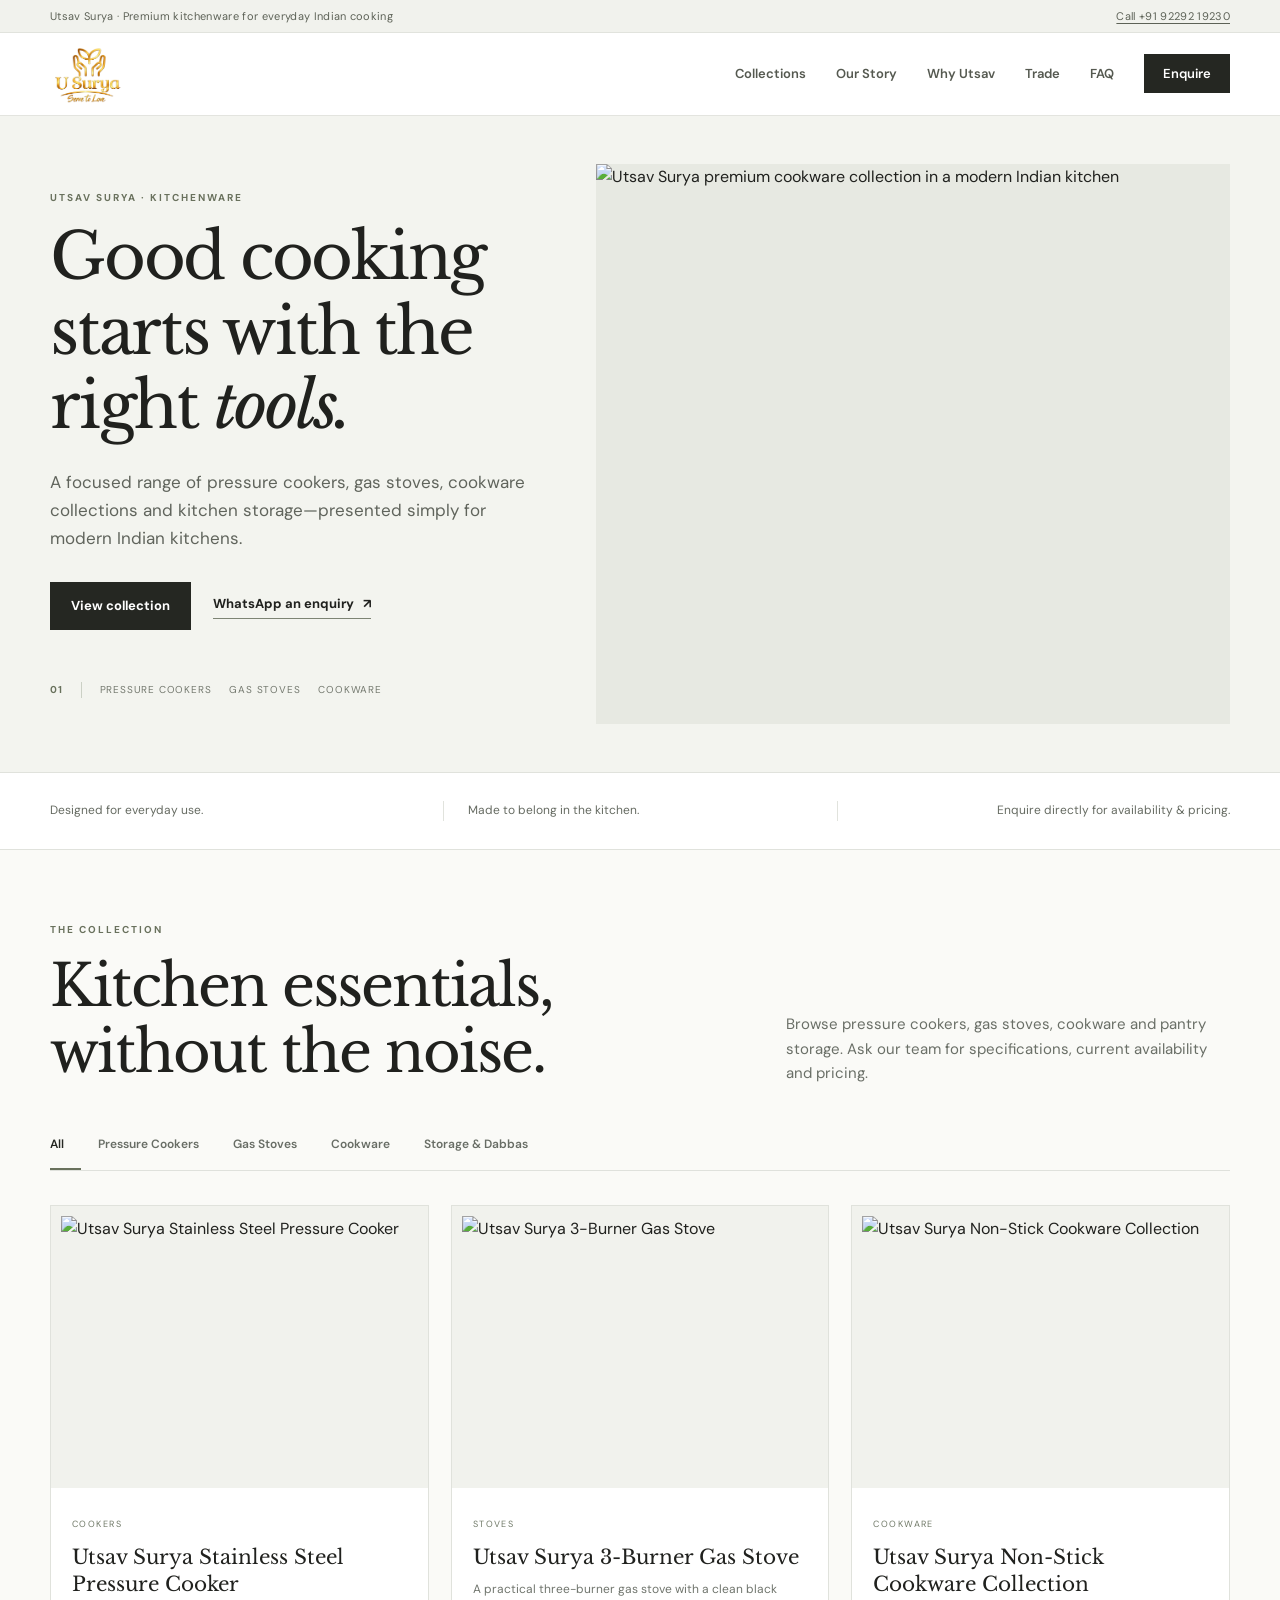
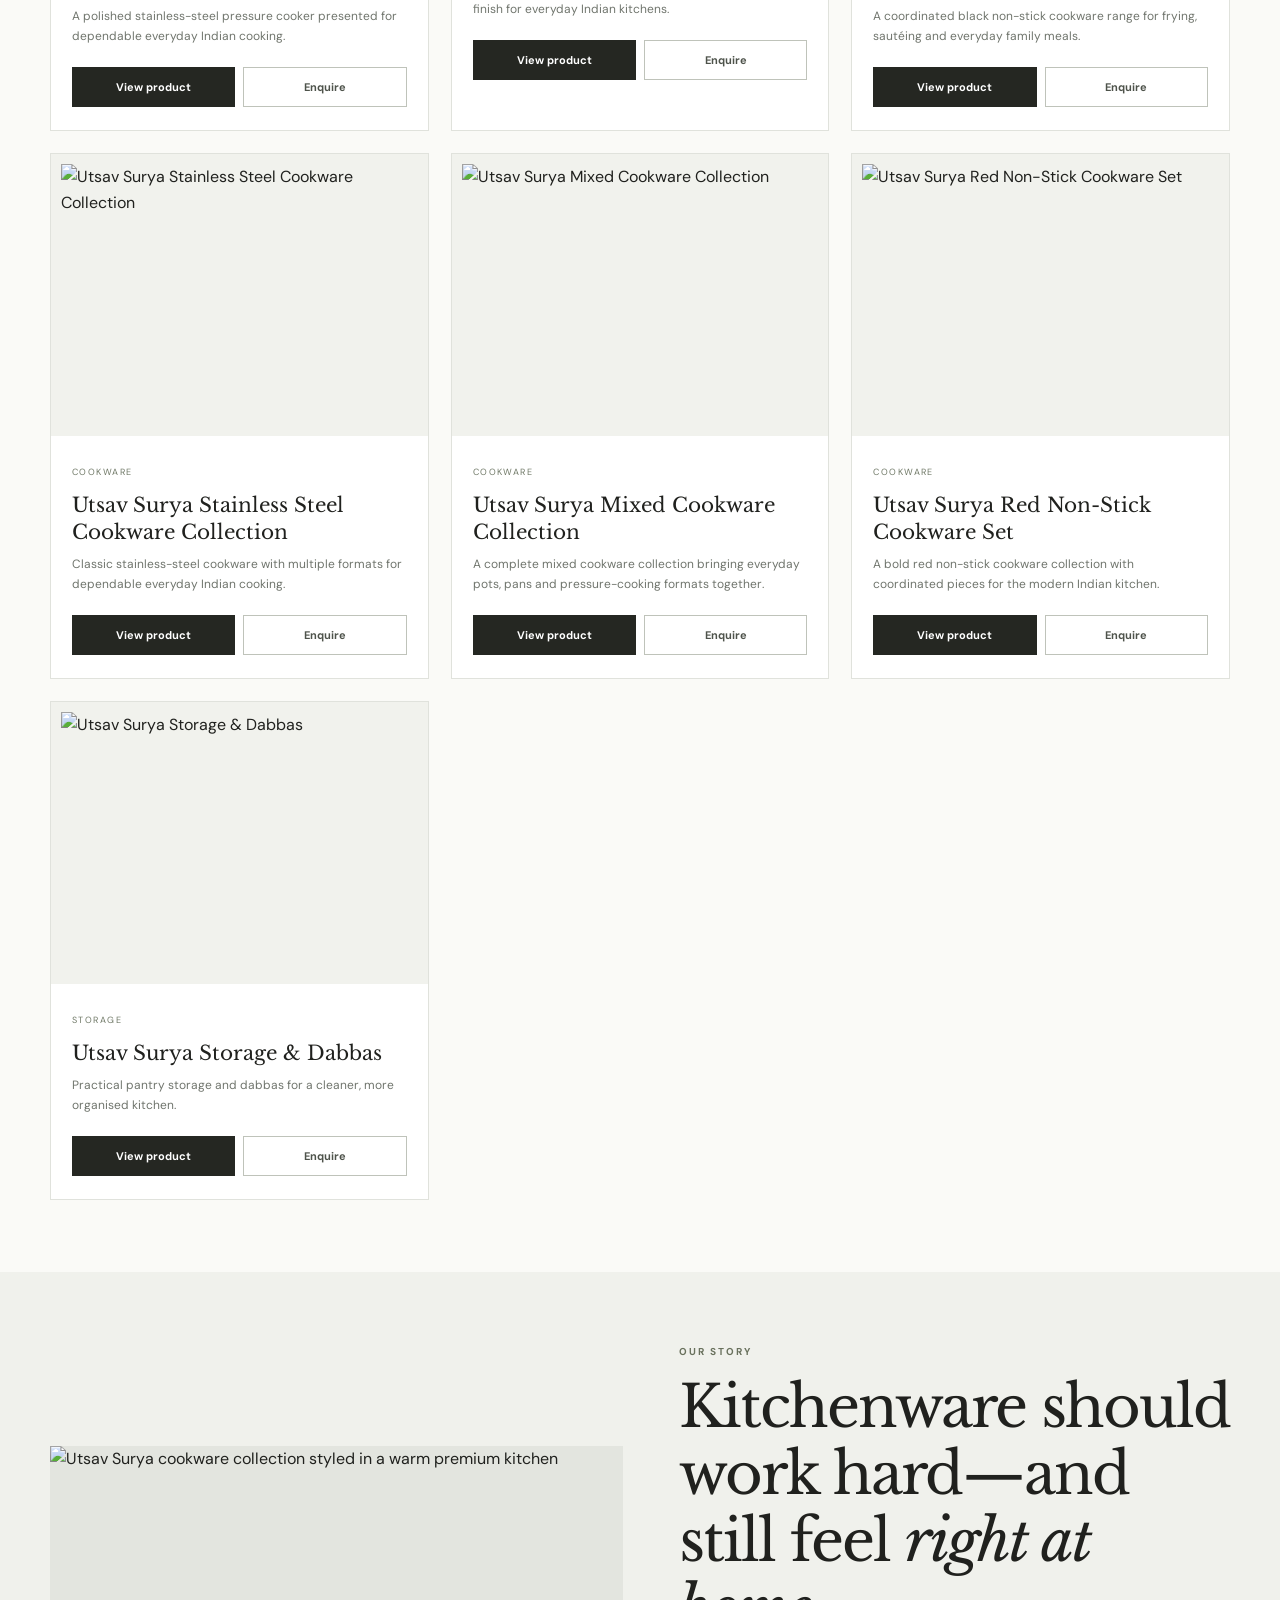
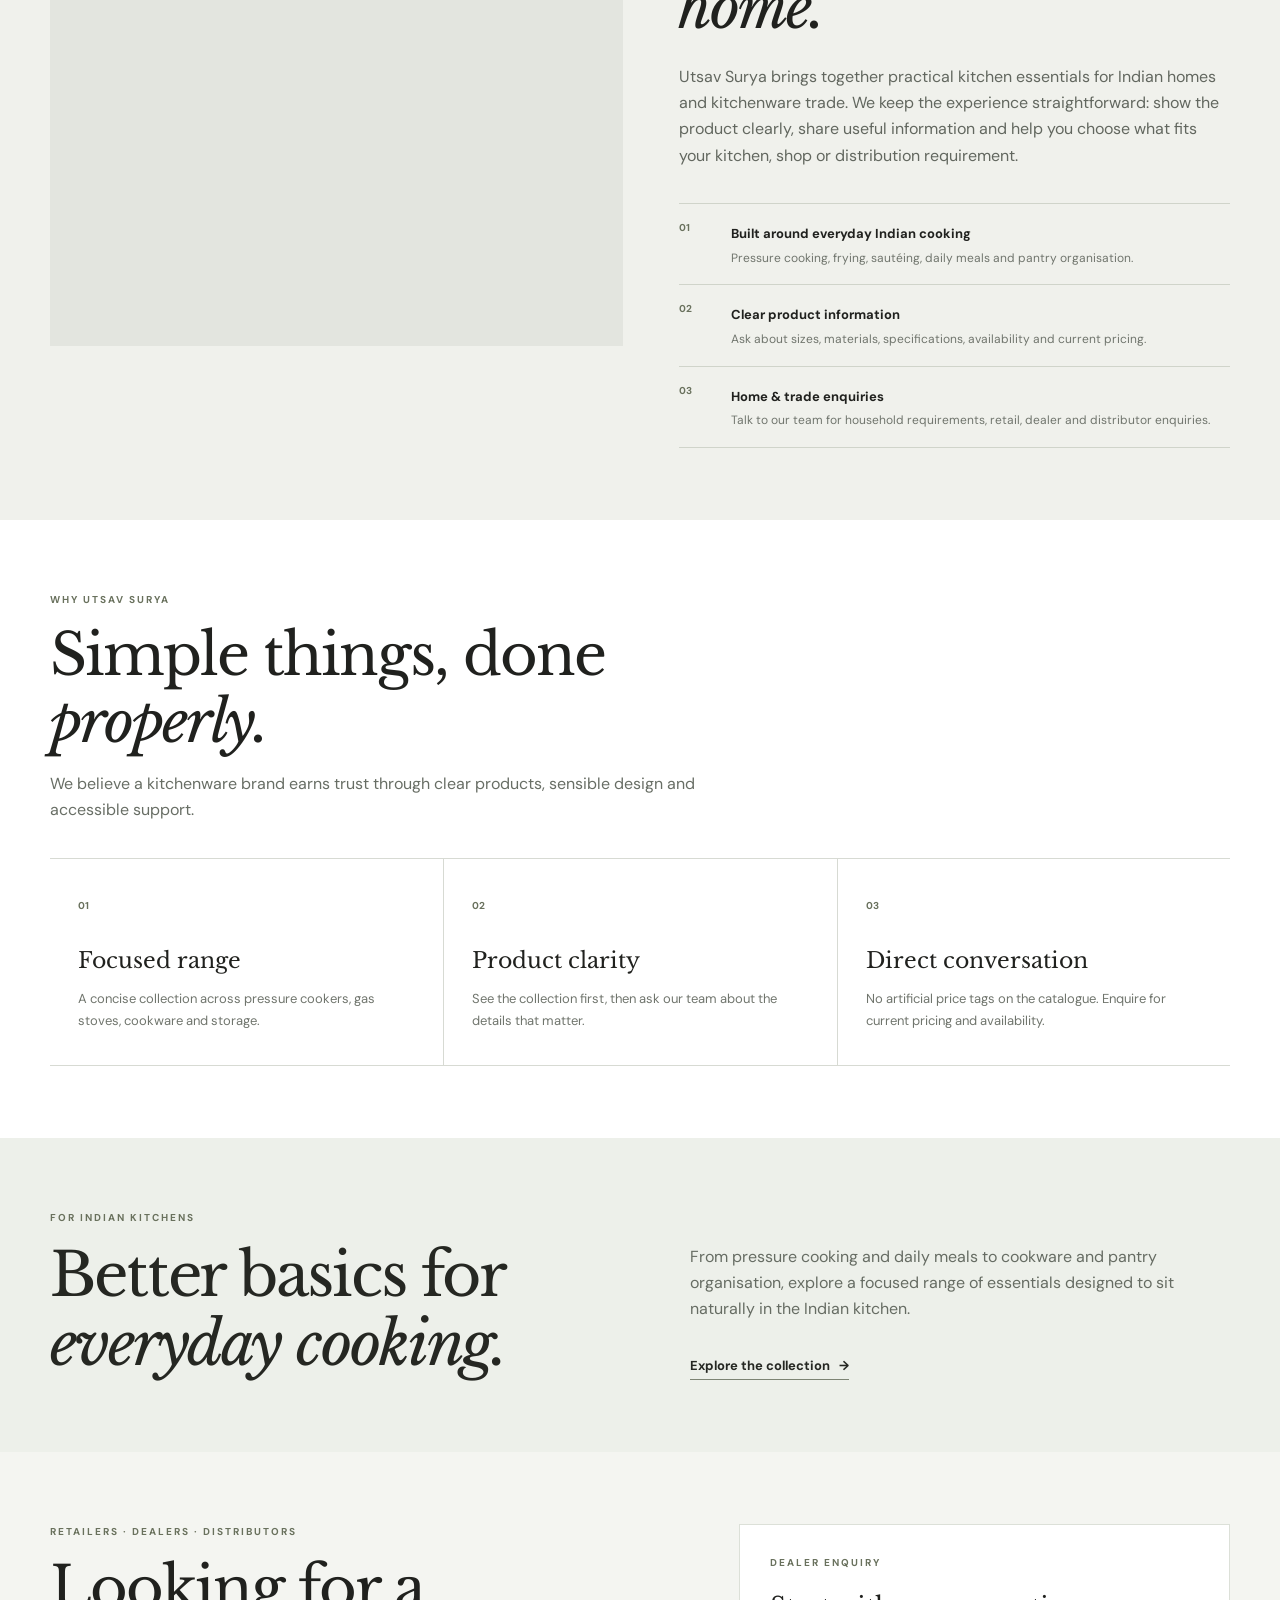
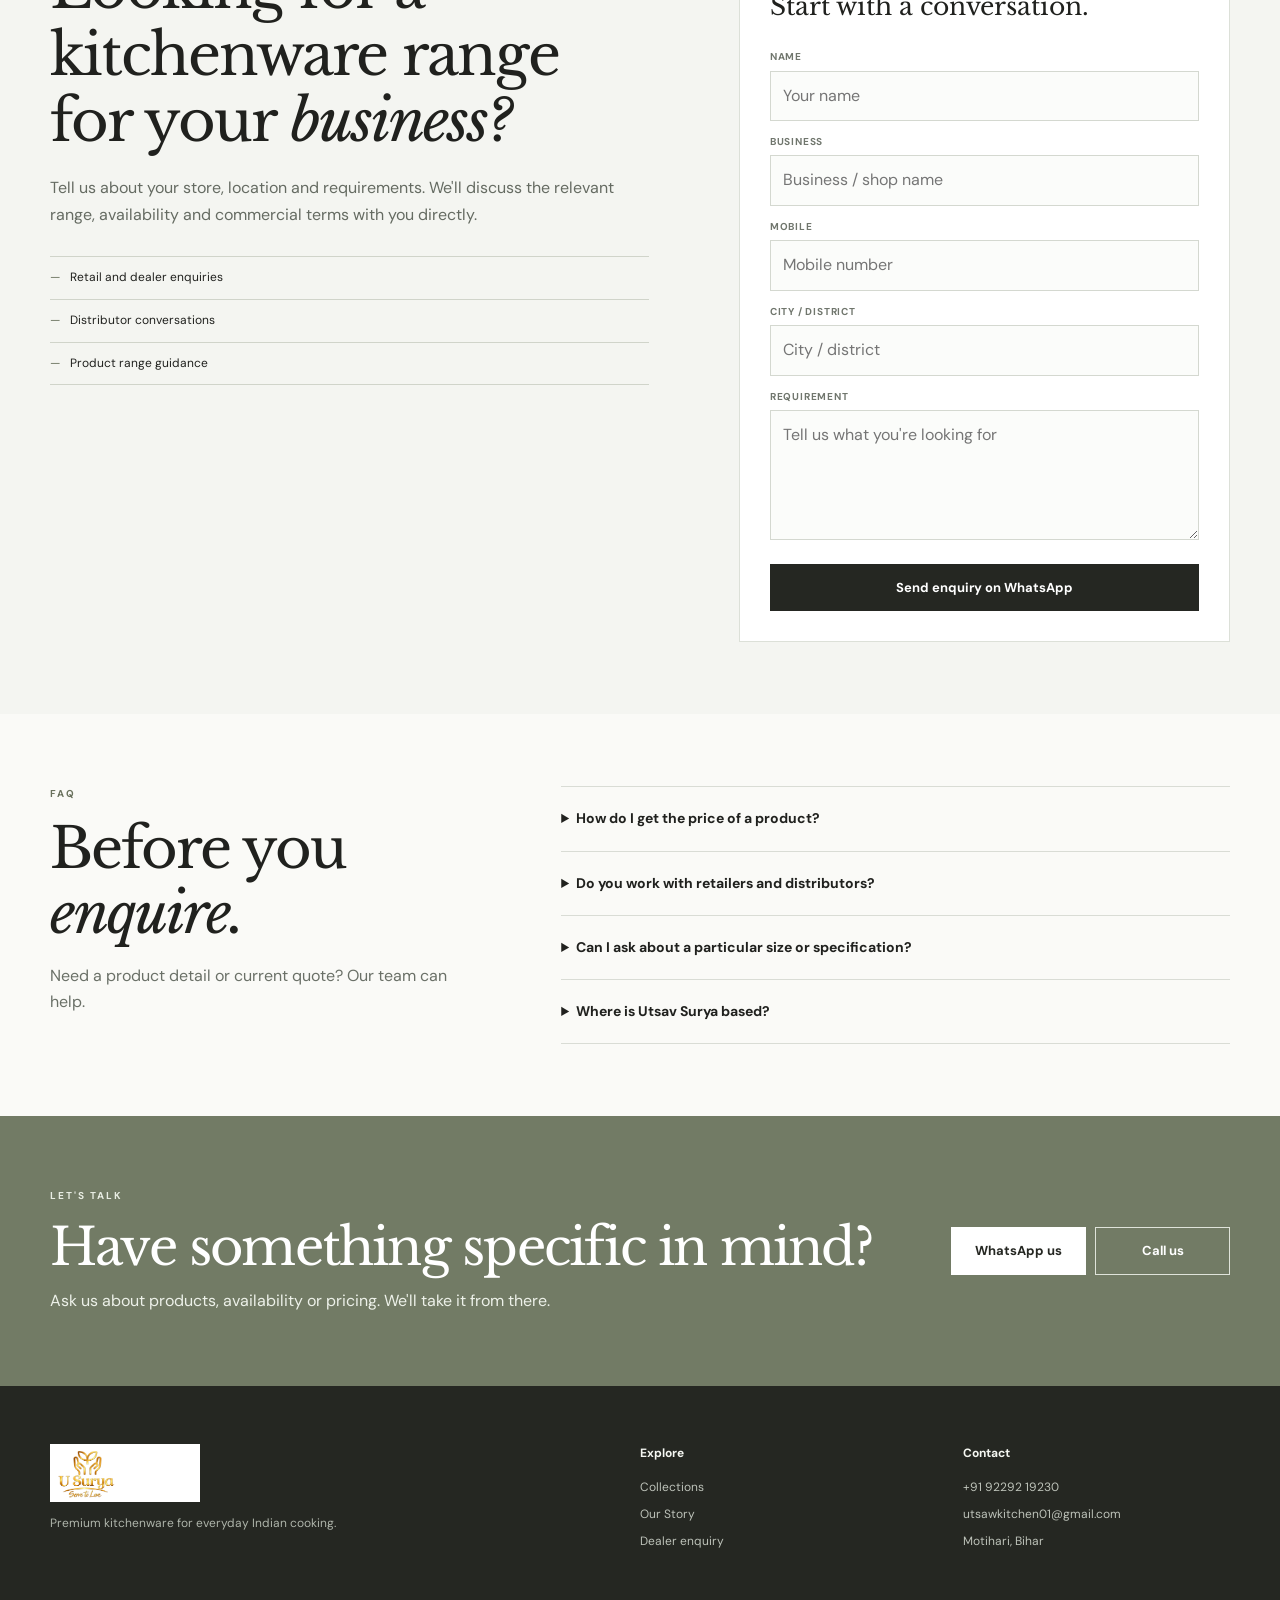
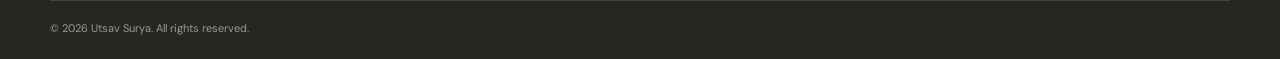
==== commit 87c24c24: "fix: correct responsive hero image delivery" ====
--- a/index.html
+++ b/index.html
@@ -27,7 +27,7 @@
   <link rel="preconnect" href="https://fonts.googleapis.com">
   <link rel="preconnect" href="https://fonts.gstatic.com" crossorigin>
   <link href="https://fonts.googleapis.com/css2?family=DM+Sans:wght@400;500;600;700&family=Libre+Baskerville:wght@400;700&display=swap" rel="stylesheet">
-  <link rel="preload" as="image" href="https://images.weserv.nl/?url=raw.githubusercontent.com%2Fgaurav231007%2Futsawsurya%2Ffix%2Flogo-favicon%2Fimages%2Ffile_0000000094e48211a0aa520ecc2e9c82.png%26w=1536%26output=webp%26q=78" fetchpriority="high" type="image/webp">
+  <link rel="preload" as="image" href="https://images.weserv.nl/?url=raw.githubusercontent.com%2Fgaurav231007%2Futsawsurya%2Ffix%2Flogo-favicon%2Fimages%2Ffile_0000000094e48211a0aa520ecc2e9c82.png&amp;w=1200&amp;output=webp&amp;q=78" fetchpriority="high" type="image/webp">
   <link rel="stylesheet" href="assets/css/style.css?v=8.2">
   <link rel="stylesheet" href="assets/css/performance.css?v=1.0">
   <script type="application/ld+json">
@@ -39,10 +39,10 @@
   <div class="topline"><div class="container topline-inner"><span>Utsav Surya · Premium kitchenware for everyday Indian cooking</span><a href="tel:+919229219230">Call +91 92292 19230</a></div></div>
   <header class="site-header"><nav class="nav container" aria-label="Primary navigation"><a class="brand" href="#hero" aria-label="Utsav Surya home"><img src="utsav-surya-logo.png" alt="Utsav Surya logo" class="logo" width="1412" height="273" decoding="async"></a><button class="nav-toggle" id="navToggle" aria-label="Open menu" aria-controls="navLinks" aria-expanded="false">☰</button><ul class="nav-links" id="navLinks"><li><a href="#products">Collections</a></li><li><a href="#about">Our Story</a></li><li><a href="#quality">Why Utsav</a></li><li><a href="#dealers">Trade</a></li><li><a href="#faq">FAQ</a></li><li><a class="nav-cta" href="#contact">Enquire</a></li></ul></nav></header>
   <main id="main">
-    <section id="hero" class="hero"><div class="container hero-grid"><div class="hero-copy"><p class="kicker">UTSAV SURYA · KITCHENWARE</p><h1>Good cooking starts with the right <i>tools.</i></h1><p class="hero-lead">A focused range of pressure cookers, gas stoves, cookware collections and kitchen storage—presented simply for modern Indian kitchens.</p><div class="hero-actions"><a class="btn btn-dark" href="#products">View collection</a><a class="plain-link" href="https://wa.me/919229219230?text=Hello%20Utsav%20Surya%2C%20I%27d%20like%20to%20enquire%20about%20your%20kitchenware." target="_blank" rel="noopener noreferrer">WhatsApp an enquiry <span>↗</span></a></div><div class="hero-index"><span>01</span><span>Pressure cookers</span><span>Gas stoves</span><span>Cookware</span></div></div><div class="hero-media"><img src="https://images.weserv.nl/?url=raw.githubusercontent.com%2Fgaurav231007%2Futsawsurya%2Ffix%2Flogo-favicon%2Fimages%2Ffile_0000000094e48211a0aa520ecc2e9c82.png&amp;w=1536&amp;output=webp&amp;q=78" srcset="https://images.weserv.nl/?url=raw.githubusercontent.com%2Fgaurav231007%2Futsawsurya%2Ffix%2Flogo-favicon%2Fimages%2Ffile_0000000094e48211a0aa520ecc2e9c82.png&amp;w=768&amp;output=webp&amp;q=78 768w, https://images.weserv.nl/?url=raw.githubusercontent.com%2Fgaurav231007%2Futsawsurya%2Ffix%2Flogo-favicon%2Fimages%2Ffile_0000000094e48211b5e76f90f55d0920.png&amp;w=1200&amp;output=webp&amp;q=78 1200w, https://images.weserv.nl/?url=raw.githubusercontent.com%2Fgaurav231007%2Futsawsurya%2Ffix%2Flogo-favicon%2Fimages%2Ffile_0000000094e48211a0aa520ecc2e9c82.png&amp;w=1536&amp;output=webp&amp;q=78 1536w" alt="Utsav Surya premium cookware collection in a modern Indian kitchen" loading="eager" fetchpriority="high" decoding="async" width="1536" height="1024" sizes="(max-width: 850px) 100vw, 55vw"></div></div></section>
+    <section id="hero" class="hero"><div class="container hero-grid"><div class="hero-copy"><p class="kicker">UTSAV SURYA · KITCHENWARE</p><h1>Good cooking starts with the right <i>tools.</i></h1><p class="hero-lead">A focused range of pressure cookers, gas stoves, cookware collections and kitchen storage—presented simply for modern Indian kitchens.</p><div class="hero-actions"><a class="btn btn-dark" href="#products">View collection</a><a class="plain-link" href="https://wa.me/919229219230?text=Hello%20Utsav%20Surya%2C%20I%27d%20like%20to%20enquire%20about%20your%20kitchenware." target="_blank" rel="noopener noreferrer">WhatsApp an enquiry <span>↗</span></a></div><div class="hero-index"><span>01</span><span>Pressure cookers</span><span>Gas stoves</span><span>Cookware</span></div></div><div class="hero-media"><img src="https://images.weserv.nl/?url=raw.githubusercontent.com%2Fgaurav231007%2Futsawsurya%2Ffix%2Flogo-favicon%2Fimages%2Ffile_0000000094e48211a0aa520ecc2e9c82.png&amp;w=1200&amp;output=webp&amp;q=78" alt="Utsav Surya premium cookware collection in a modern Indian kitchen" loading="eager" fetchpriority="high" decoding="async" width="1200" height="800" sizes="(max-width: 850px) 100vw, 55vw"></div></div></section>
     <section class="intro-rule"><div class="container intro-rule-inner"><p>Designed for everyday use.</p><p>Made to belong in the kitchen.</p><p>Enquire directly for availability &amp; pricing.</p></div></section>
     <section id="products" class="section products-section"><div class="container"><div class="section-heading"><div><p class="kicker">THE COLLECTION</p><h2>Kitchen essentials, without the noise.</h2></div><p>Browse pressure cookers, gas stoves, cookware and pantry storage. Ask our team for specifications, current availability and pricing.</p></div><div class="category-pills" role="tablist" aria-label="Product categories"><button class="pill active" data-category="all">All</button><button class="pill" data-category="cookers">Pressure Cookers</button><button class="pill" data-category="stoves">Gas Stoves</button><button class="pill" data-category="cookware">Cookware</button><button class="pill" data-category="storage">Storage &amp; Dabbas</button></div><div class="products-grid" id="productsGrid"></div></div></section>
-    <section id="about" class="section story"><div class="container story-grid"><div class="story-media"><img src="https://images.weserv.nl/?url=raw.githubusercontent.com%2Fgaurav231007%2Futsawsurya%2Ffix%2Flogo-favicon%2Fimages%2Ffile_0000000073c882118707ee79c6b464c9.png&amp;w=1100&amp;output=webp&amp;q=78" alt="Utsav Surya cookware collection styled in a warm premium kitchen" loading="lazy" decoding="async" fetchpriority="low" width="1024" height="1536" sizes="(max-width: 850px) 100vw, 50vw"></div><div class="story-copy"><p class="kicker">OUR STORY</p><h2>Kitchenware should work hard—and still feel <i>right at home.</i></h2><p>Utsav Surya brings together practical kitchen essentials for Indian homes and kitchenware trade. We keep the experience straightforward: show the product clearly, share useful information and help you choose what fits your kitchen, shop or distribution requirement.</p><div class="story-list"><div><span>01</span><div><strong>Built around everyday Indian cooking</strong><p>Pressure cooking, frying, sautéing, daily meals and pantry organisation.</p></div></div><div><span>02</span><div><strong>Clear product information</strong><p>Ask about sizes, materials, specifications, availability and current pricing.</p></div></div><div><span>03</span><div><strong>Home &amp; trade enquiries</strong><p>Talk to our team for household requirements, retail, dealer and distributor enquiries.</p></div></div></div></div></div></section>
+    <section id="about" class="section story"><div class="container story-grid"><div class="story-media"><img src="https://images.weserv.nl/?url=raw.githubusercontent.com%2Fgaurav231007%2Futsawsurya%2Ffix%2Flogo-favicon%2Fimages%2Ffile_0000000073c882118707ee79c6b464c9.png&amp;w=1000&amp;output=webp&amp;q=78" alt="Utsav Surya cookware collection styled in a warm premium kitchen" loading="lazy" decoding="async" fetchpriority="low" width="1000" height="1500" sizes="(max-width: 850px) 100vw, 50vw"></div><div class="story-copy"><p class="kicker">OUR STORY</p><h2>Kitchenware should work hard—and still feel <i>right at home.</i></h2><p>Utsav Surya brings together practical kitchen essentials for Indian homes and kitchenware trade. We keep the experience straightforward: show the product clearly, share useful information and help you choose what fits your kitchen, shop or distribution requirement.</p><div class="story-list"><div><span>01</span><div><strong>Built around everyday Indian cooking</strong><p>Pressure cooking, frying, sautéing, daily meals and pantry organisation.</p></div></div><div><span>02</span><div><strong>Clear product information</strong><p>Ask about sizes, materials, specifications, availability and current pricing.</p></div></div><div><span>03</span><div><strong>Home &amp; trade enquiries</strong><p>Talk to our team for household requirements, retail, dealer and distributor enquiries.</p></div></div></div></div></div></section>
     <section id="quality" class="section quality"><div class="container"><div class="quality-head"><p class="kicker">WHY UTSAV SURYA</p><h2>Simple things, done <i>properly.</i></h2><p>We believe a kitchenware brand earns trust through clear products, sensible design and accessible support.</p></div><div class="quality-grid"><article><span>01</span><h3>Focused range</h3><p>A concise collection across pressure cookers, gas stoves, cookware and storage.</p></article><article><span>02</span><h3>Product clarity</h3><p>See the collection first, then ask our team about the details that matter.</p></article><article><span>03</span><h3>Direct conversation</h3><p>No artificial price tags on the catalogue. Enquire for current pricing and availability.</p></article></div></div></section>
     <section class="editorial"><div class="container editorial-grid"><div><p class="kicker">FOR INDIAN KITCHENS</p><h2>Better basics for <i>everyday cooking.</i></h2></div><div><p>From pressure cooking and daily meals to cookware and pantry organisation, explore a focused range of essentials designed to sit naturally in the Indian kitchen.</p><a class="plain-link light" href="#products">Explore the collection <span>→</span></a></div></div></section>
     <section id="dealers" class="section dealer"><div class="container dealer-grid"><div class="dealer-copy"><p class="kicker">RETAILERS · DEALERS · DISTRIBUTORS</p><h2>Looking for a kitchenware range for your <i>business?</i></h2><p>Tell us about your store, location and requirements. We'll discuss the relevant range, availability and commercial terms with you directly.</p><ul><li>Retail and dealer enquiries</li><li>Distributor conversations</li><li>Product range guidance</li></ul></div><div class="enquiry-card"><p class="kicker">DEALER ENQUIRY</p><h3>Start with a conversation.</h3><form id="dealerForm"><label><span>Name</span><input name="name" required autocomplete="name" placeholder="Your name"></label><label><span>Business</span><input name="company" required autocomplete="organization" placeholder="Business / shop name"></label><label><span>Mobile</span><input name="phone" required type="tel" autocomplete="tel" placeholder="Mobile number"></label><label><span>City / district</span><input name="city" autocomplete="address-level2" placeholder="City / district"></label><label><span>Requirement</span><textarea name="message" rows="4" placeholder="Tell us what you're looking for"></textarea></label><button class="btn btn-dark" type="submit">Send enquiry on WhatsApp</button></form></div></div></section>
@@ -51,6 +51,6 @@
   </main>
   <footer><div class="container footer-grid"><div><img src="utsav-surya-logo.png" alt="Utsav Surya logo" class="footer-logo" width="1412" height="273" loading="lazy" decoding="async"><p>Premium kitchenware for everyday Indian cooking.</p></div><div><strong>Explore</strong><a href="#products">Collections</a><a href="#about">Our Story</a><a href="#dealers">Dealer enquiry</a></div><div><strong>Contact</strong><a href="tel:+919229219230">+91 92292 19230</a><a href="mailto:utsawkitchen01@gmail.com">utsawkitchen01@gmail.com</a><span>Motihari, Bihar</span></div></div><div class="container copyright">© <span id="year"></span> Utsav Surya. All rights reserved.</div></footer>
   <div class="quick-modal" id="quickView" aria-hidden="true"><div class="modal-backdrop" data-close></div><div class="modal-card" role="dialog" aria-modal="true" aria-label="Product details"><button class="modal-close" data-close aria-label="Close product details">×</button><div id="quickViewContent"></div></div></div>
-  <script src="assets/js/main.js?v=8.1" defer></script>
+  <script src="assets/js/main.js?v=8.2" defer></script>
 </body>
 </html>
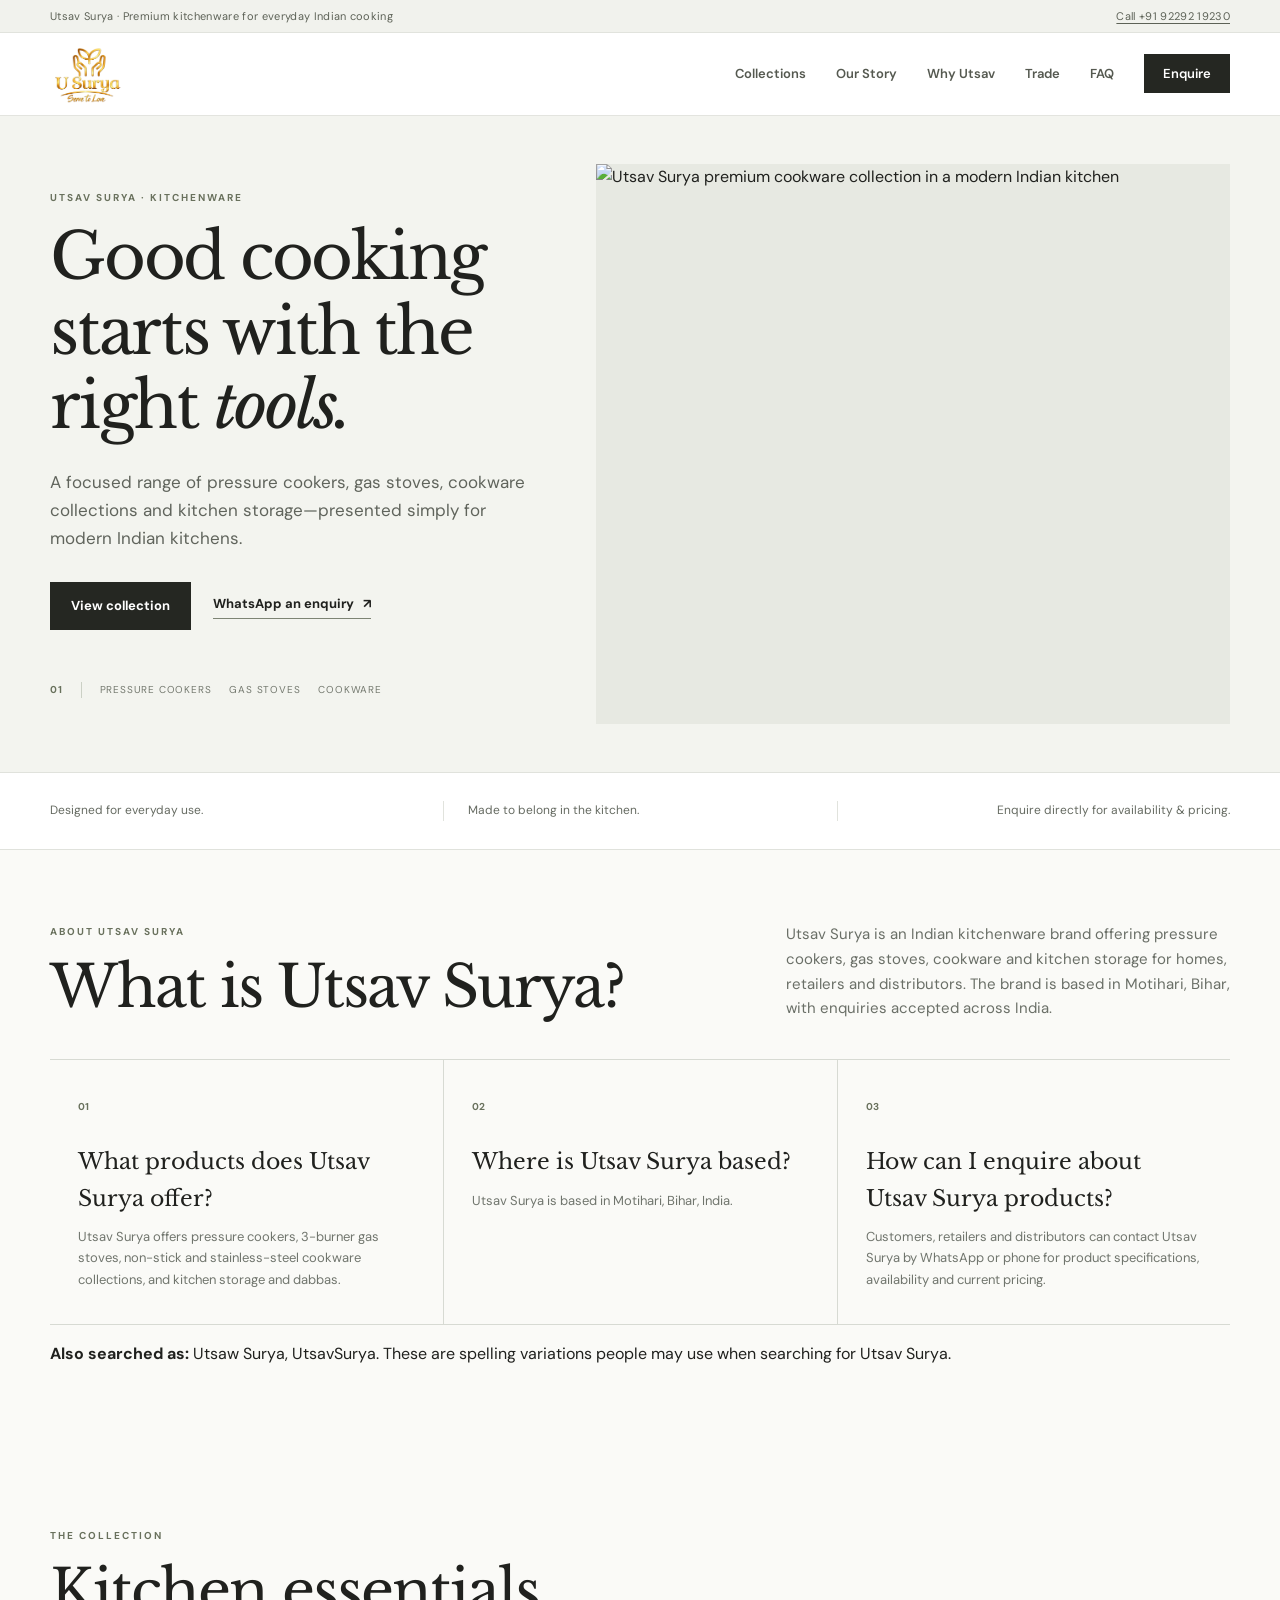
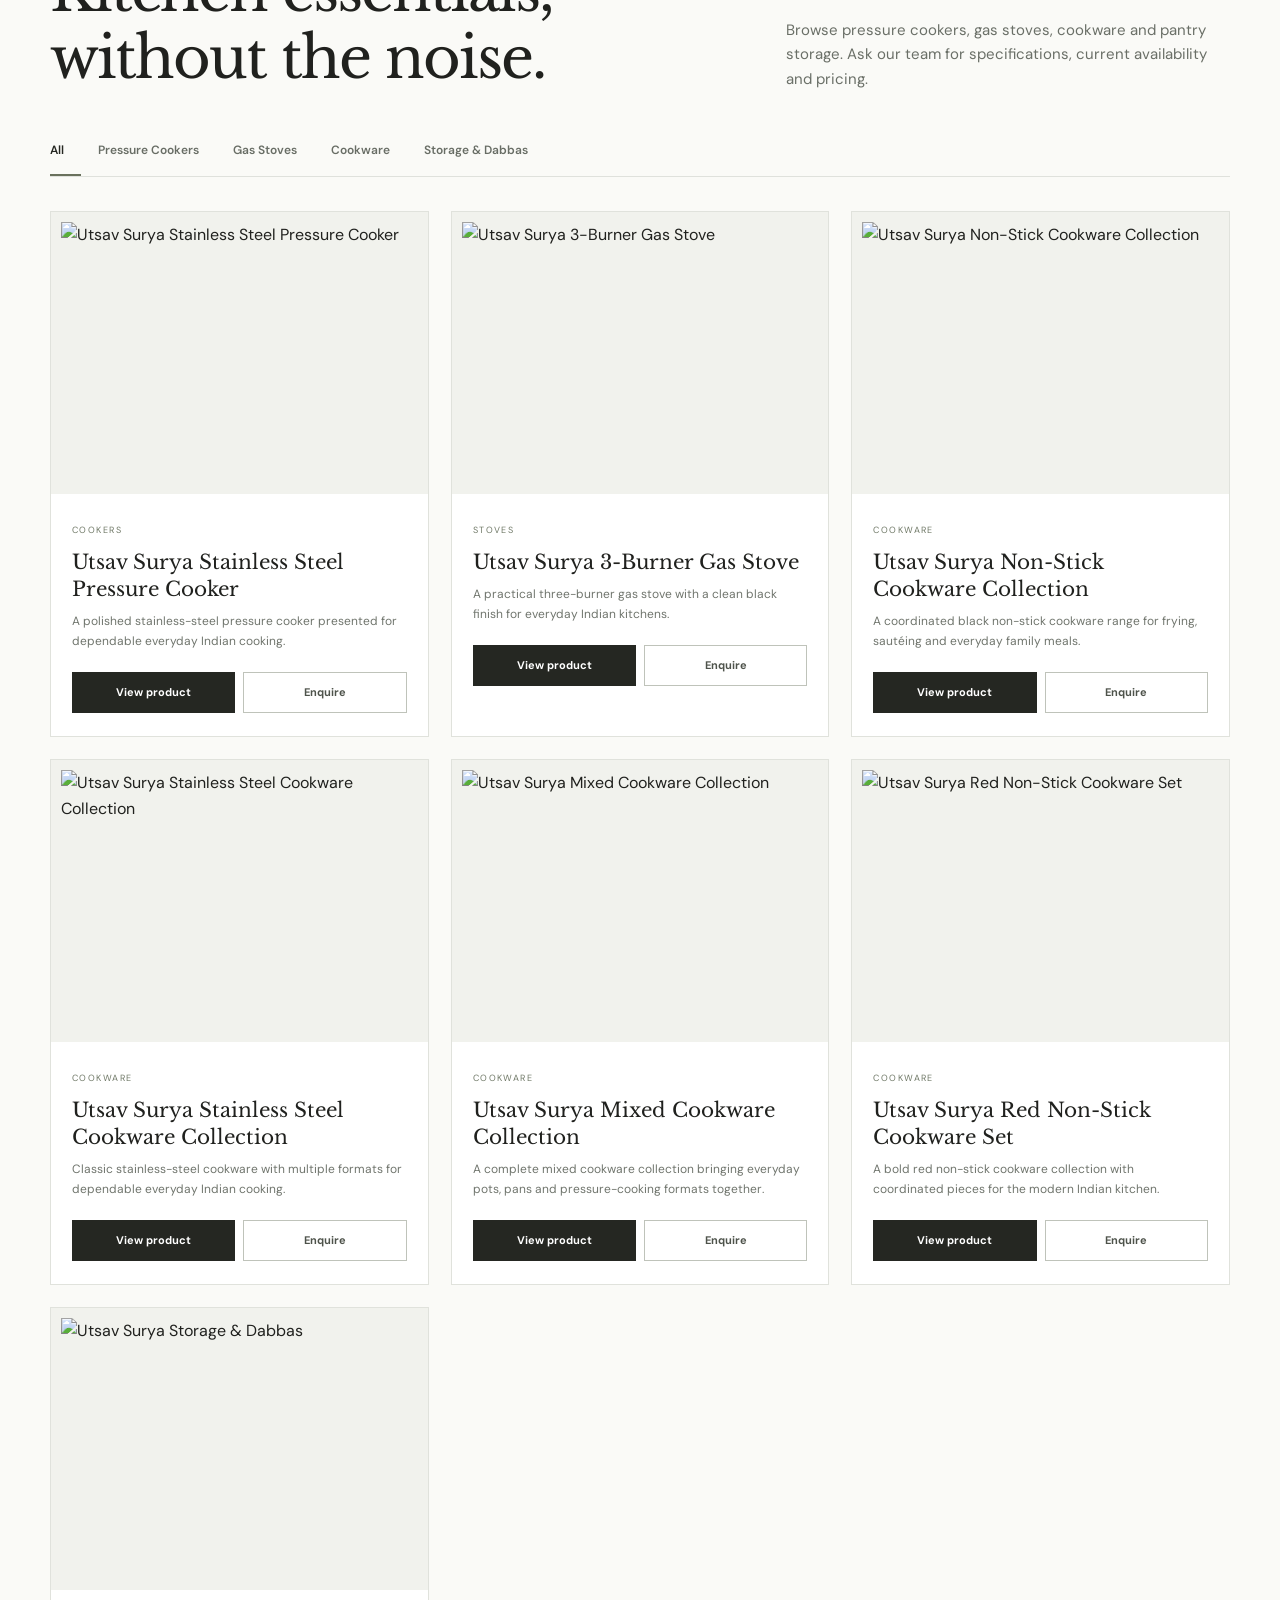
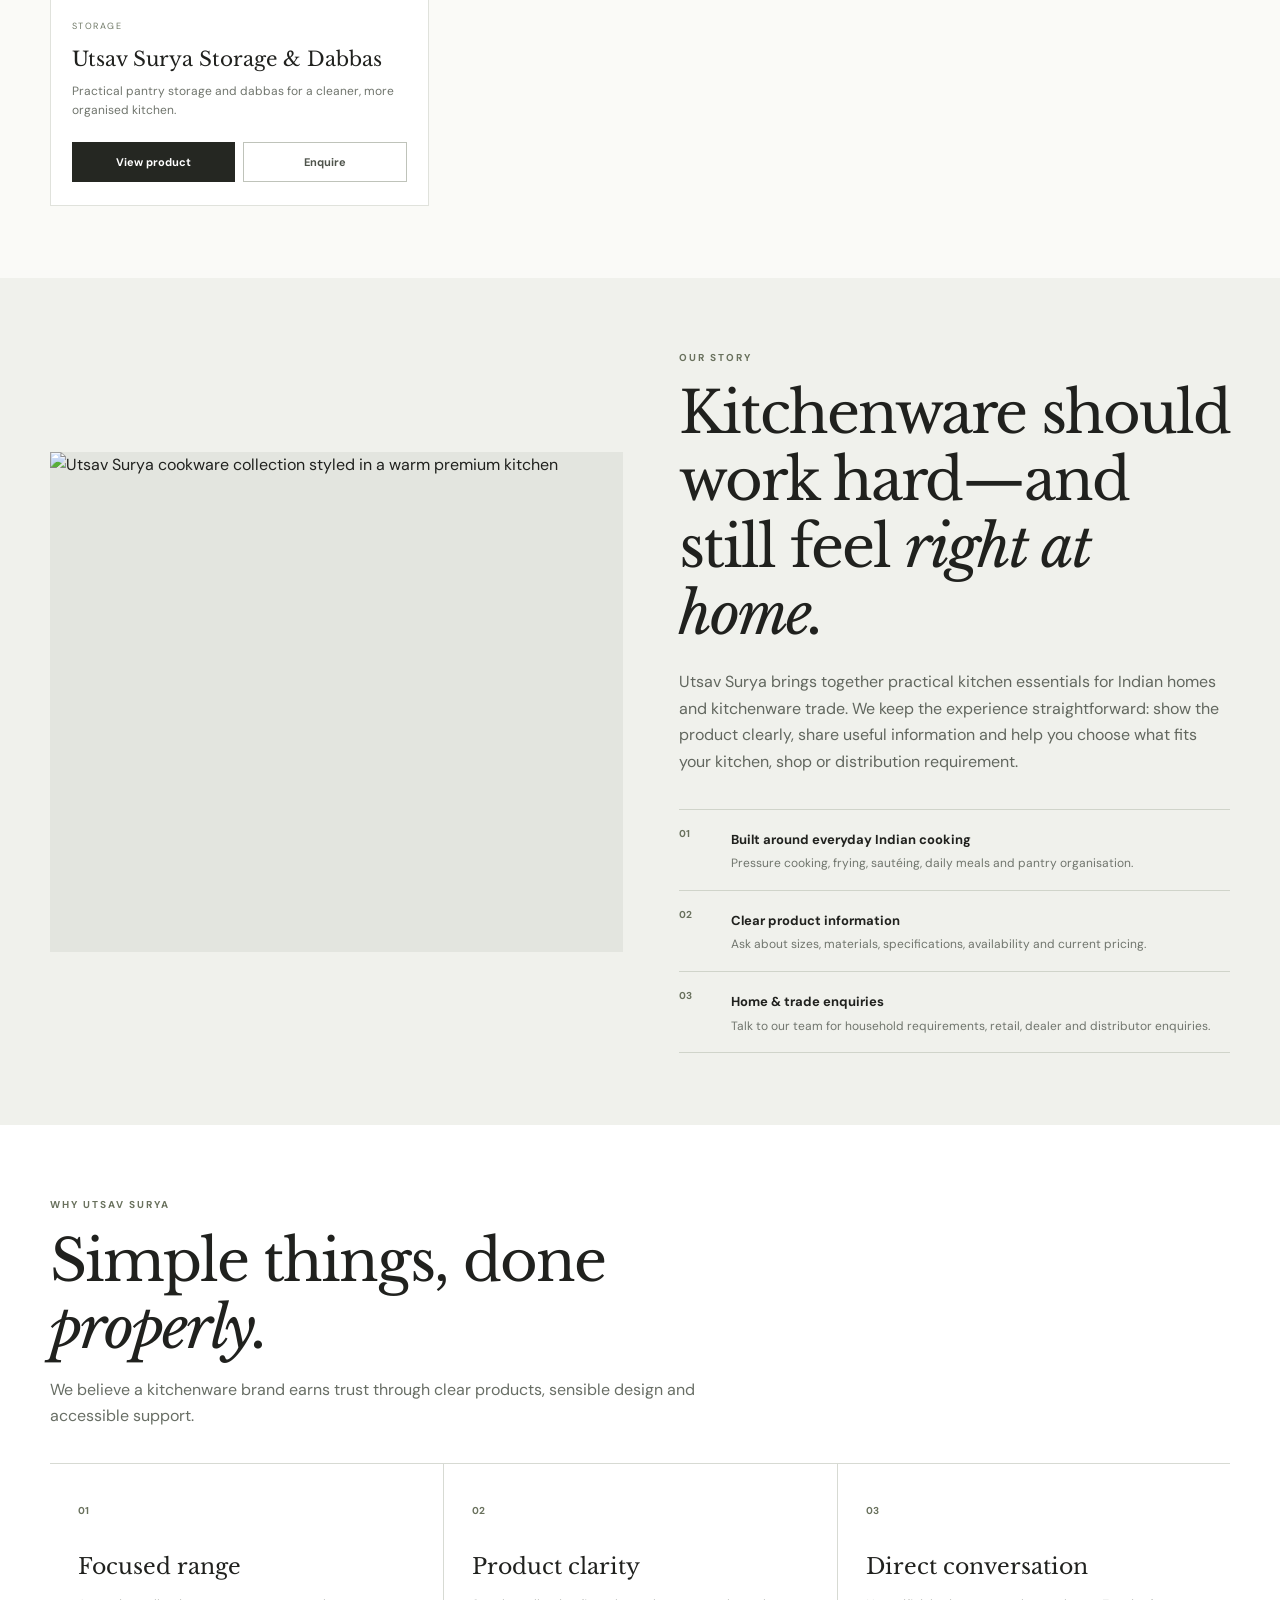
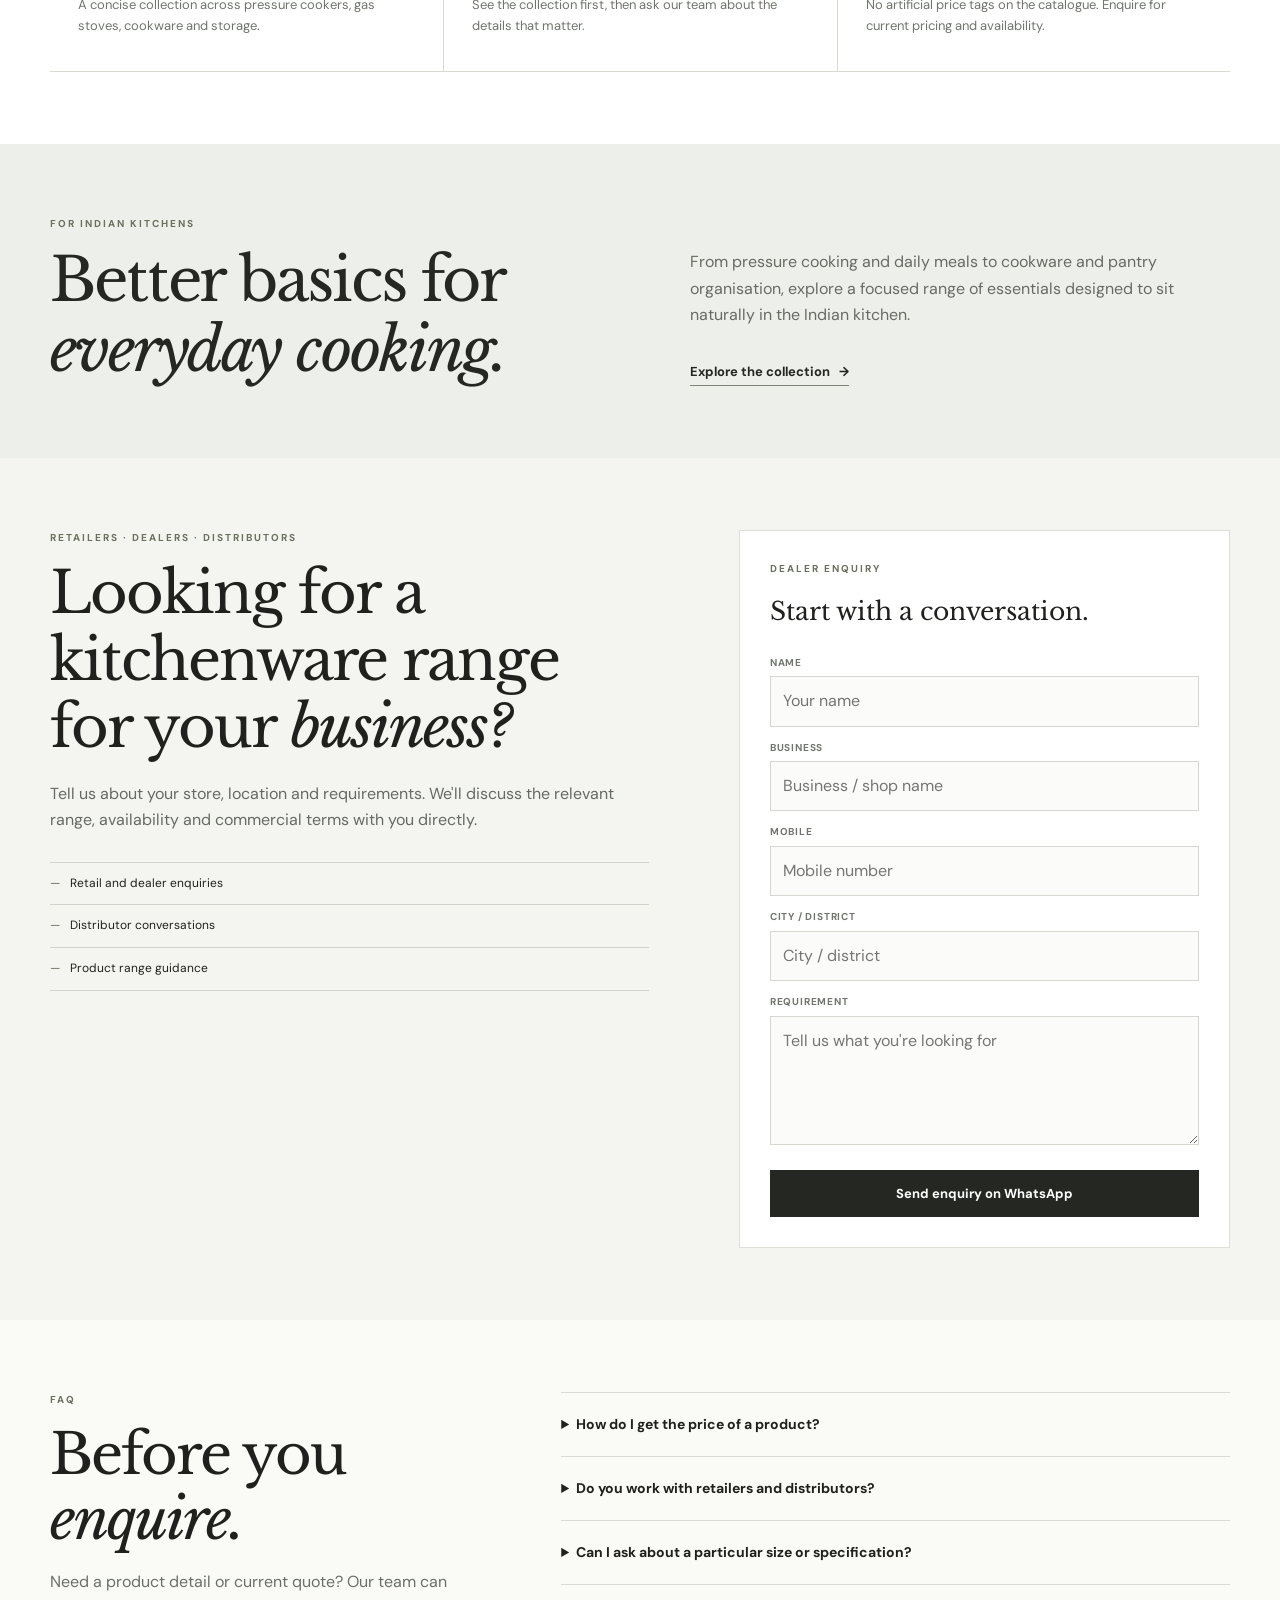
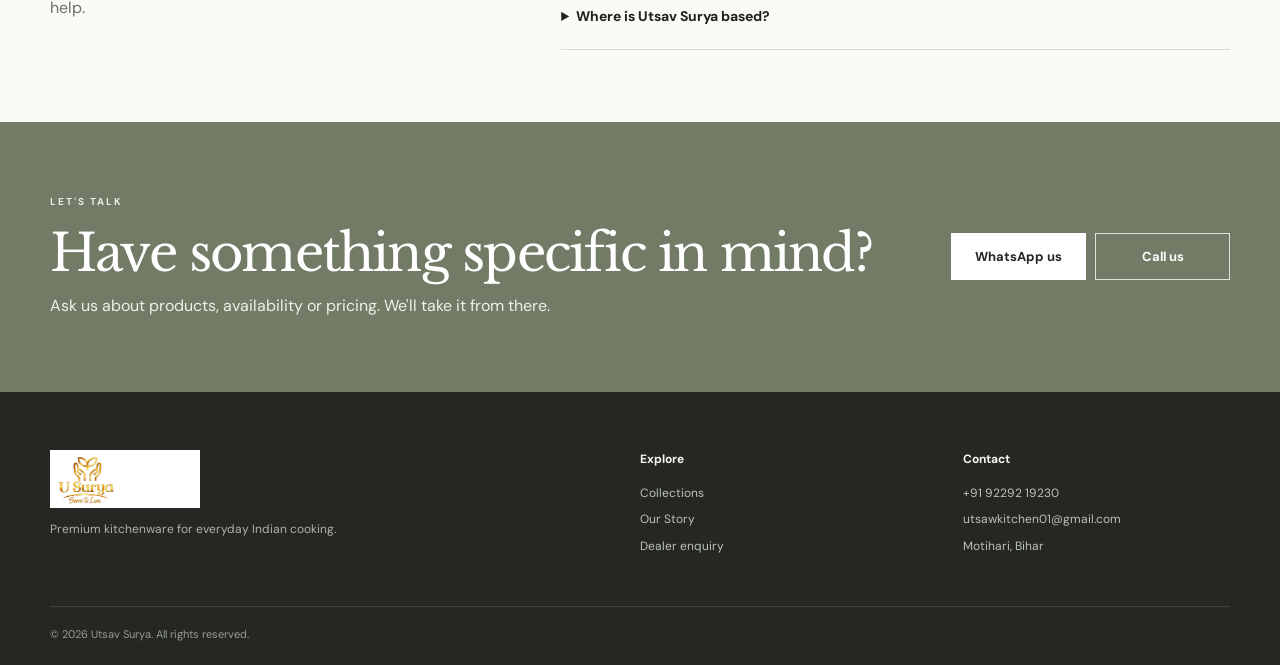
==== commit 9032b24e: "AEO: add direct brand answers and entity signals" ====
--- a/index.html
+++ b/index.html
@@ -4,8 +4,8 @@
   <meta charset="utf-8">
   <meta name="viewport" content="width=device-width, initial-scale=1">
   <title>Utsav Surya | Premium Kitchenware, Cookware & Gas Stoves India</title>
-  <meta name="description" content="Explore Utsav Surya kitchenware in India: stainless-steel pressure cookers, 3-burner gas stoves, non-stick and stainless-steel cookware, pantry storage and dealer ranges. Enquire directly for specifications, availability and current pricing.">
-  <meta name="keywords" content="Utsav Surya, kitchenware India, cookware India, pressure cooker, stainless steel cookware, non stick cookware, cookware set, gas stove, 3 burner gas stove, kitchen storage, dabbas, kitchenware Bihar, kitchenware Motihari, kitchenware dealer India">
+  <meta name="description" content="Utsav Surya is an Indian kitchenware brand offering pressure cookers, gas stoves, cookware and kitchen storage for homes, retailers and distributors. Enquire directly for product details, availability and pricing.">
+  <meta name="keywords" content="Utsav Surya, Utsaw Surya, Utsav Surya kitchenware, Utsaw Surya kitchenware, kitchenware India, cookware India, pressure cooker, stainless steel cookware, non stick cookware, gas stove, kitchen storage">
   <meta name="author" content="Utsav Surya">
   <meta name="robots" content="index, follow, max-image-preview:large, max-snippet:-1, max-video-preview:-1">
   <meta name="theme-color" content="#fafaf7">
@@ -16,7 +16,7 @@
   <meta property="og:type" content="website">
   <meta property="og:site_name" content="Utsav Surya">
   <meta property="og:title" content="Utsav Surya | Premium Kitchenware, Cookware & Gas Stoves India">
-  <meta property="og:description" content="Discover Utsav Surya pressure cookers, gas stoves, cookware collections and kitchen storage. Enquire directly for product specifications, availability and current pricing.">
+  <meta property="og:description" content="Utsav Surya kitchenware: pressure cookers, gas stoves, cookware collections and kitchen storage. Enquire directly for product specifications, availability and current pricing.">
   <meta property="og:url" content="https://utsawsurya.com/">
   <meta property="og:image" content="https://utsawsurya.com/images/file_0000000094e48211a0aa520ecc2e9c82.png">
   <meta property="og:image:alt" content="Utsav Surya premium cookware collection in a modern Indian kitchen">
@@ -31,7 +31,7 @@
   <link rel="stylesheet" href="assets/css/style.css?v=8.2">
   <link rel="stylesheet" href="assets/css/performance.css?v=1.0">
   <script type="application/ld+json">
-  {"@context":"https://schema.org","@graph":[{"@type":"Organization","@id":"https://utsawsurya.com/#organization","name":"Utsav Surya","url":"https://utsawsurya.com/","logo":"https://utsawsurya.com/utsav-surya-logo.png","email":"utsawkitchen01@gmail.com","telephone":"+919229219230"},{"@type":"WebSite","@id":"https://utsawsurya.com/#website","url":"https://utsawsurya.com/","name":"Utsav Surya","publisher":{"@id":"https://utsawsurya.com/#organization"},"inLanguage":"en-IN"},{"@type":"CollectionPage","@id":"https://utsawsurya.com/#collection","url":"https://utsawsurya.com/#products","name":"Utsav Surya Kitchenware Collection","isPartOf":{"@id":"https://utsawsurya.com/#website"}},{"@type":"ItemList","@id":"https://utsawsurya.com/#product-list","name":"Utsav Surya Kitchenware Collection","itemListElement":[{"@type":"ListItem","position":1,"name":"Utsav Surya Stainless Steel Pressure Cooker"},{"@type":"ListItem","position":2,"name":"Utsav Surya 3-Burner Gas Stove"},{"@type":"ListItem","position":3,"name":"Utsav Surya Non-Stick Cookware Collection"},{"@type":"ListItem","position":4,"name":"Utsav Surya Stainless Steel Cookware Collection"},{"@type":"ListItem","position":5,"name":"Utsav Surya Mixed Cookware Collection"},{"@type":"ListItem","position":6,"name":"Utsav Surya Red Non-Stick Cookware Set"},{"@type":"ListItem","position":7,"name":"Utsav Surya Storage & Dabbas"}]},{"@type":"LocalBusiness","@id":"https://utsawsurya.com/#business","name":"Utsav Surya","image":"https://utsawsurya.com/images/file_0000000094e48211a0aa520ecc2e9c82.png","telephone":"+919229219230","email":"utsawkitchen01@gmail.com","url":"https://utsawsurya.com/","address":{"@type":"PostalAddress","streetAddress":"Near Trends Mall, Arya Samaj Chowk","addressLocality":"Motihari","addressRegion":"Bihar","postalCode":"845401","addressCountry":"IN"},"areaServed":["Motihari","Bihar","India"]}]}
+  {"@context":"https://schema.org","@graph":[{"@type":"Organization","@id":"https://utsawsurya.com/#organization","name":"Utsav Surya","alternateName":"Utsaw Surya","url":"https://utsawsurya.com/","logo":"https://utsawsurya.com/utsav-surya-logo.png","email":"utsawkitchen01@gmail.com","telephone":"+919229219230"},{"@type":"WebSite","@id":"https://utsawsurya.com/#website","url":"https://utsawsurya.com/","name":"Utsav Surya","alternateName":["Utsaw Surya","UtsavSurya"],"publisher":{"@id":"https://utsawsurya.com/#organization"},"inLanguage":"en-IN"},{"@type":"CollectionPage","@id":"https://utsawsurya.com/#collection","url":"https://utsawsurya.com/#products","name":"Utsav Surya Kitchenware Collection","isPartOf":{"@id":"https://utsawsurya.com/#website"}},{"@type":"ItemList","@id":"https://utsawsurya.com/#product-list","name":"Utsav Surya Kitchenware Collection","itemListElement":[{"@type":"ListItem","position":1,"name":"Utsav Surya Stainless Steel Pressure Cooker"},{"@type":"ListItem","position":2,"name":"Utsav Surya 3-Burner Gas Stove"},{"@type":"ListItem","position":3,"name":"Utsav Surya Non-Stick Cookware Collection"},{"@type":"ListItem","position":4,"name":"Utsav Surya Stainless Steel Cookware Collection"},{"@type":"ListItem","position":5,"name":"Utsav Surya Mixed Cookware Collection"},{"@type":"ListItem","position":6,"name":"Utsav Surya Red Non-Stick Cookware Set"},{"@type":"ListItem","position":7,"name":"Utsav Surya Storage & Dabbas"}]},{"@type":"LocalBusiness","@id":"https://utsawsurya.com/#business","name":"Utsav Surya","alternateName":"Utsaw Surya","image":"https://utsawsurya.com/images/file_0000000094e48211a0aa520ecc2e9c82.png","telephone":"+919229219230","email":"utsawkitchen01@gmail.com","url":"https://utsawsurya.com/","address":{"@type":"PostalAddress","streetAddress":"Near Trends Mall, Arya Samaj Chowk","addressLocality":"Motihari","addressRegion":"Bihar","postalCode":"845401","addressCountry":"IN"},"areaServed":["Motihari","Bihar","India"]}]}
   </script>
 </head>
 <body>
@@ -41,6 +41,7 @@
   <main id="main">
     <section id="hero" class="hero"><div class="container hero-grid"><div class="hero-copy"><p class="kicker">UTSAV SURYA · KITCHENWARE</p><h1>Good cooking starts with the right <i>tools.</i></h1><p class="hero-lead">A focused range of pressure cookers, gas stoves, cookware collections and kitchen storage—presented simply for modern Indian kitchens.</p><div class="hero-actions"><a class="btn btn-dark" href="#products">View collection</a><a class="plain-link" href="https://wa.me/919229219230?text=Hello%20Utsav%20Surya%2C%20I%27d%20like%20to%20enquire%20about%20your%20kitchenware." target="_blank" rel="noopener noreferrer">WhatsApp an enquiry <span>↗</span></a></div><div class="hero-index"><span>01</span><span>Pressure cookers</span><span>Gas stoves</span><span>Cookware</span></div></div><div class="hero-media"><img src="https://images.weserv.nl/?url=raw.githubusercontent.com%2Fgaurav231007%2Futsawsurya%2Ffix%2Flogo-favicon%2Fimages%2Ffile_0000000094e48211a0aa520ecc2e9c82.png&amp;w=1200&amp;output=webp&amp;q=78" alt="Utsav Surya premium cookware collection in a modern Indian kitchen" loading="eager" fetchpriority="high" decoding="async" width="1200" height="800" sizes="(max-width: 850px) 100vw, 55vw"></div></div></section>
     <section class="intro-rule"><div class="container intro-rule-inner"><p>Designed for everyday use.</p><p>Made to belong in the kitchen.</p><p>Enquire directly for availability &amp; pricing.</p></div></section>
+    <section class="section brand-answers" aria-labelledby="brand-answers-title"><div class="container"><div class="section-heading"><div><p class="kicker">ABOUT UTSAV SURYA</p><h2 id="brand-answers-title">What is Utsav Surya?</h2></div><p>Utsav Surya is an Indian kitchenware brand offering pressure cookers, gas stoves, cookware and kitchen storage for homes, retailers and distributors. The brand is based in Motihari, Bihar, with enquiries accepted across India.</p></div><div class="quality-grid"><article><span>01</span><h3>What products does Utsav Surya offer?</h3><p>Utsav Surya offers pressure cookers, 3-burner gas stoves, non-stick and stainless-steel cookware collections, and kitchen storage and dabbas.</p></article><article><span>02</span><h3>Where is Utsav Surya based?</h3><p>Utsav Surya is based in Motihari, Bihar, India.</p></article><article><span>03</span><h3>How can I enquire about Utsav Surya products?</h3><p>Customers, retailers and distributors can contact Utsav Surya by WhatsApp or phone for product specifications, availability and current pricing.</p></article></div><p><strong>Also searched as:</strong> Utsaw Surya, UtsavSurya. These are spelling variations people may use when searching for Utsav Surya.</p></div></section>
     <section id="products" class="section products-section"><div class="container"><div class="section-heading"><div><p class="kicker">THE COLLECTION</p><h2>Kitchen essentials, without the noise.</h2></div><p>Browse pressure cookers, gas stoves, cookware and pantry storage. Ask our team for specifications, current availability and pricing.</p></div><div class="category-pills" role="tablist" aria-label="Product categories"><button class="pill active" data-category="all">All</button><button class="pill" data-category="cookers">Pressure Cookers</button><button class="pill" data-category="stoves">Gas Stoves</button><button class="pill" data-category="cookware">Cookware</button><button class="pill" data-category="storage">Storage &amp; Dabbas</button></div><div class="products-grid" id="productsGrid"></div></div></section>
     <section id="about" class="section story"><div class="container story-grid"><div class="story-media"><img src="https://images.weserv.nl/?url=raw.githubusercontent.com%2Fgaurav231007%2Futsawsurya%2Ffix%2Flogo-favicon%2Fimages%2Ffile_0000000073c882118707ee79c6b464c9.png&amp;w=1000&amp;output=webp&amp;q=78" alt="Utsav Surya cookware collection styled in a warm premium kitchen" loading="lazy" decoding="async" fetchpriority="low" width="1000" height="1500" sizes="(max-width: 850px) 100vw, 50vw"></div><div class="story-copy"><p class="kicker">OUR STORY</p><h2>Kitchenware should work hard—and still feel <i>right at home.</i></h2><p>Utsav Surya brings together practical kitchen essentials for Indian homes and kitchenware trade. We keep the experience straightforward: show the product clearly, share useful information and help you choose what fits your kitchen, shop or distribution requirement.</p><div class="story-list"><div><span>01</span><div><strong>Built around everyday Indian cooking</strong><p>Pressure cooking, frying, sautéing, daily meals and pantry organisation.</p></div></div><div><span>02</span><div><strong>Clear product information</strong><p>Ask about sizes, materials, specifications, availability and current pricing.</p></div></div><div><span>03</span><div><strong>Home &amp; trade enquiries</strong><p>Talk to our team for household requirements, retail, dealer and distributor enquiries.</p></div></div></div></div></div></section>
     <section id="quality" class="section quality"><div class="container"><div class="quality-head"><p class="kicker">WHY UTSAV SURYA</p><h2>Simple things, done <i>properly.</i></h2><p>We believe a kitchenware brand earns trust through clear products, sensible design and accessible support.</p></div><div class="quality-grid"><article><span>01</span><h3>Focused range</h3><p>A concise collection across pressure cookers, gas stoves, cookware and storage.</p></article><article><span>02</span><h3>Product clarity</h3><p>See the collection first, then ask our team about the details that matter.</p></article><article><span>03</span><h3>Direct conversation</h3><p>No artificial price tags on the catalogue. Enquire for current pricing and availability.</p></article></div></div></section>
@@ -49,8 +50,8 @@
     <section id="faq" class="section faq"><div class="container faq-grid"><div><p class="kicker">FAQ</p><h2>Before you <i>enquire.</i></h2><p>Need a product detail or current quote? Our team can help.</p></div><div class="faq-list"><details><summary>How do I get the price of a product?</summary><p>Use the product enquiry button, WhatsApp us or call. We'll share the current price and availability directly.</p></details><details><summary>Do you work with retailers and distributors?</summary><p>Yes. Retailer, dealer and distributor enquiries are welcome. Share your business details through the enquiry form.</p></details><details><summary>Can I ask about a particular size or specification?</summary><p>Yes. Mention the product and what you need in your enquiry and our team will respond with the available information.</p></details><details><summary>Where is Utsav Surya based?</summary><p>Utsav Surya is based in Motihari, Bihar and can discuss customer and business enquiries across India.</p></details></div></div></section>
     <section id="contact" class="contact"><div class="container contact-inner"><div><p class="kicker">LET'S TALK</p><h2>Have something specific in mind?</h2><p>Ask us about products, availability or pricing. We'll take it from there.</p></div><div class="contact-actions"><a class="btn btn-light" href="https://wa.me/919229219230?text=Hello%20Utsav%20Surya%2C%20I%27d%20like%20to%20discuss%20your%20kitchenware." target="_blank" rel="noopener noreferrer">WhatsApp us</a><a class="btn btn-outline-light" href="tel:+919229219230">Call us</a></div></div></section>
   </main>
-  <footer><div class="container footer-grid"><div><img src="utsav-surya-logo.png" alt="Utsav Surya logo" class="footer-logo" width="1412" height="273" loading="lazy" decoding="async"><p>Premium kitchenware for everyday Indian cooking.</p></div><div><strong>Explore</strong><a href="#products">Collections</a><a href="#about">Our Story</a><a href="#dealers">Dealer enquiry</a></div><div><strong>Contact</strong><a href="tel:+919229219230">+91 92292 19230</a><a href="mailto:utsawkitchen01@gmail.com">utsawkitchen01@gmail.com</a><span>Motihari, Bihar</span></div></div><div class="container copyright">© <span id="year"></span> Utsav Surya. All rights reserved.</div></footer>
+  <footer><div class="container footer-grid"><div><img src="utsav-surya-logo.png" alt="Utsav Surya logo" class="footer-logo" width="1412" height="273" loading="lazy" decoding="async"><p>Premium kitchenware for everyday Indian cooking.</p></div><div><strong>Explore</strong><a href="#products">Collections</a><a href="#about">Our Story</a><a href="#dealers">Dealer enquiry</a></div><div><strong>Contact</strong><a href="tel:+91 92292 19230">+91 92292 19230</a><a href="mailto:utsawkitchen01@gmail.com">utsawkitchen01@gmail.com</a><span>Motihari, Bihar</span></div></div><div class="container copyright">© <span id="year"></span> Utsav Surya. All rights reserved.</div></footer>
   <div class="quick-modal" id="quickView" aria-hidden="true"><div class="modal-backdrop" data-close></div><div class="modal-card" role="dialog" aria-modal="true" aria-label="Product details"><button class="modal-close" data-close aria-label="Close product details">×</button><div id="quickViewContent"></div></div></div>
   <script src="assets/js/main.js?v=8.2" defer></script>
 </body>
-</html>+</html>
